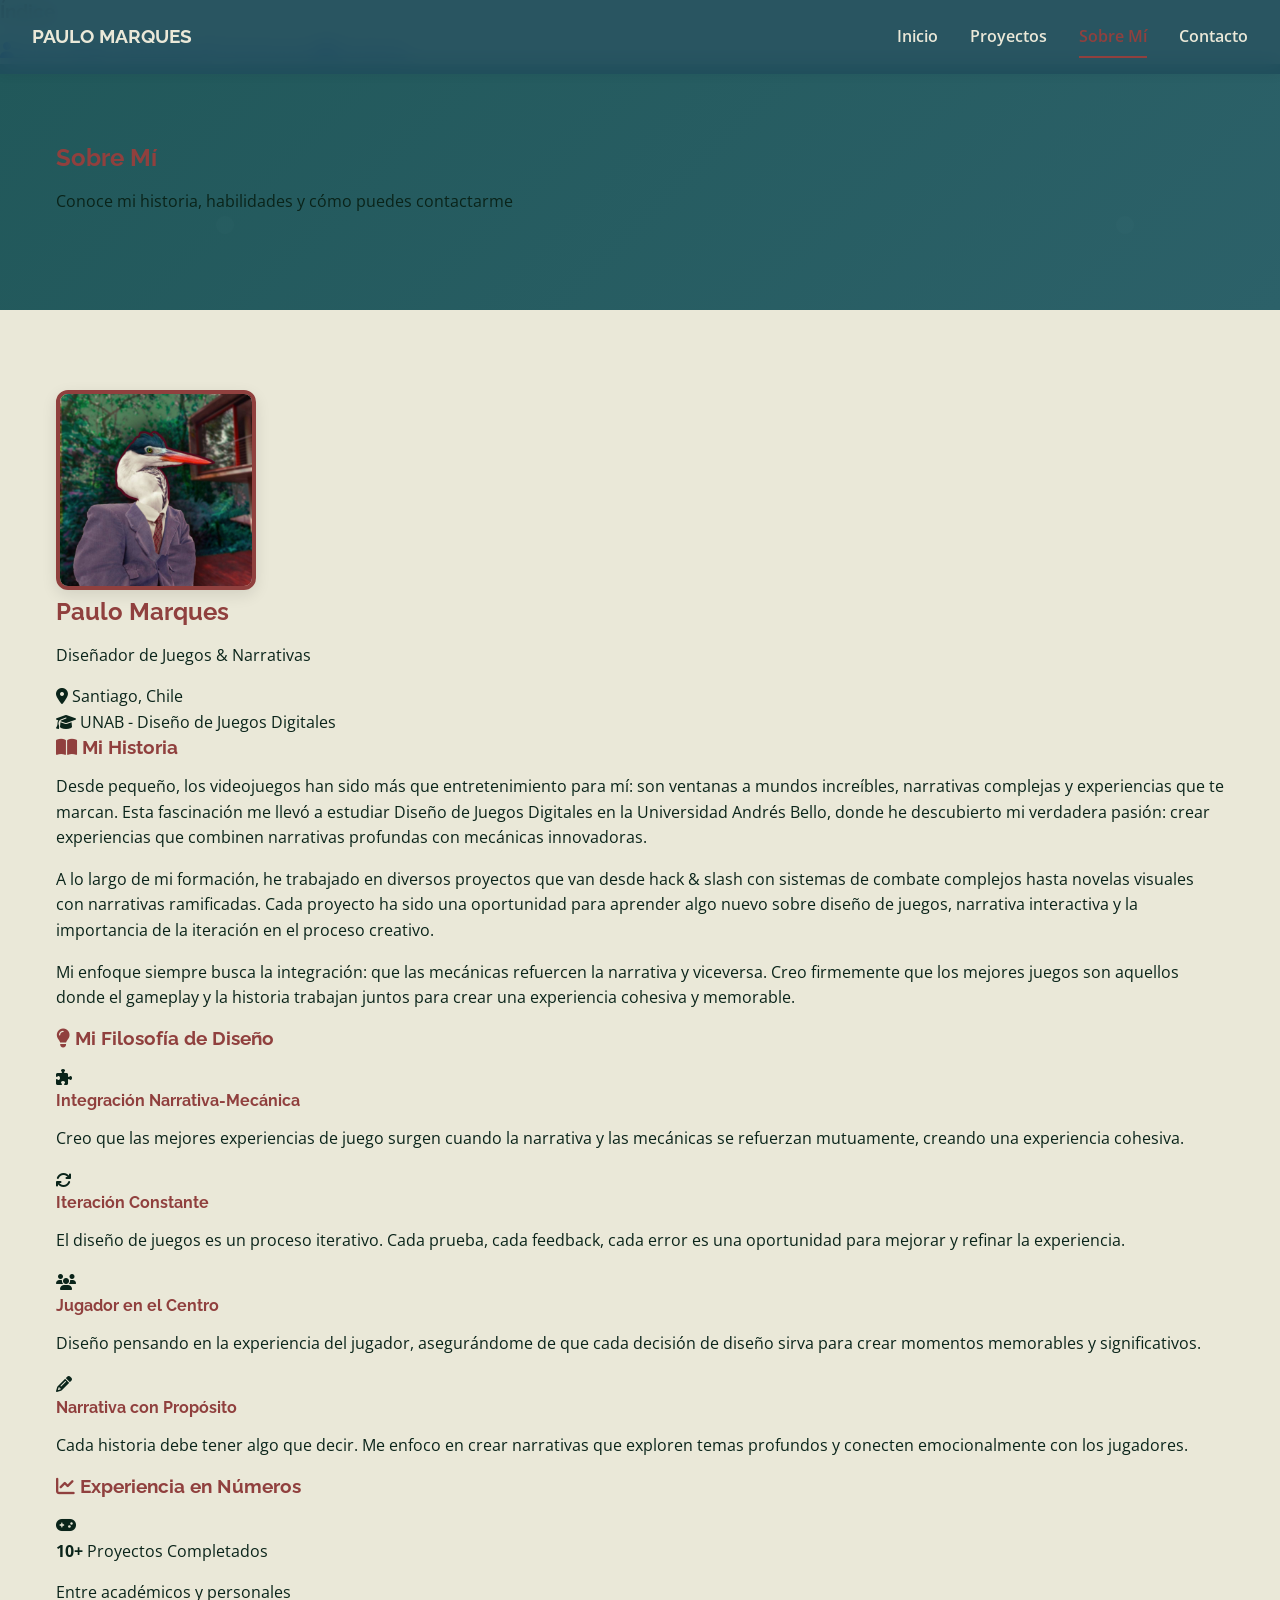
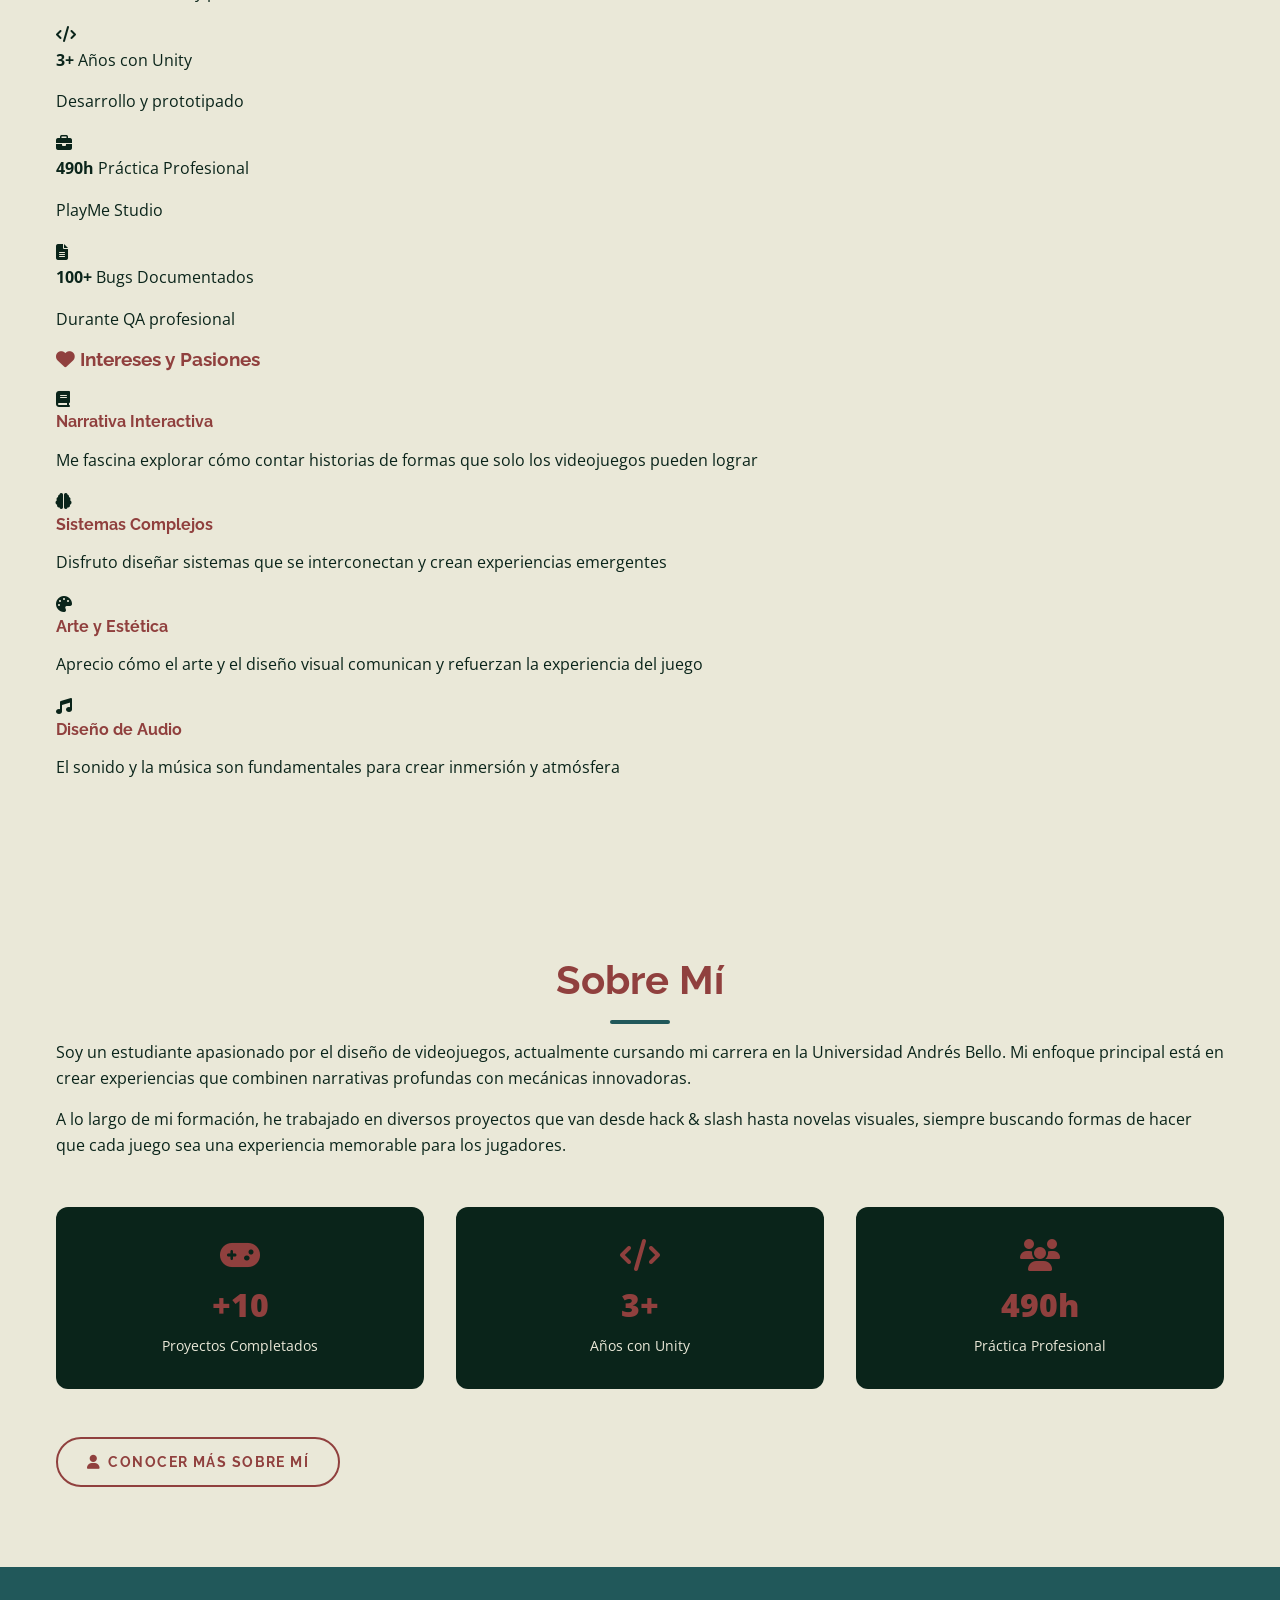
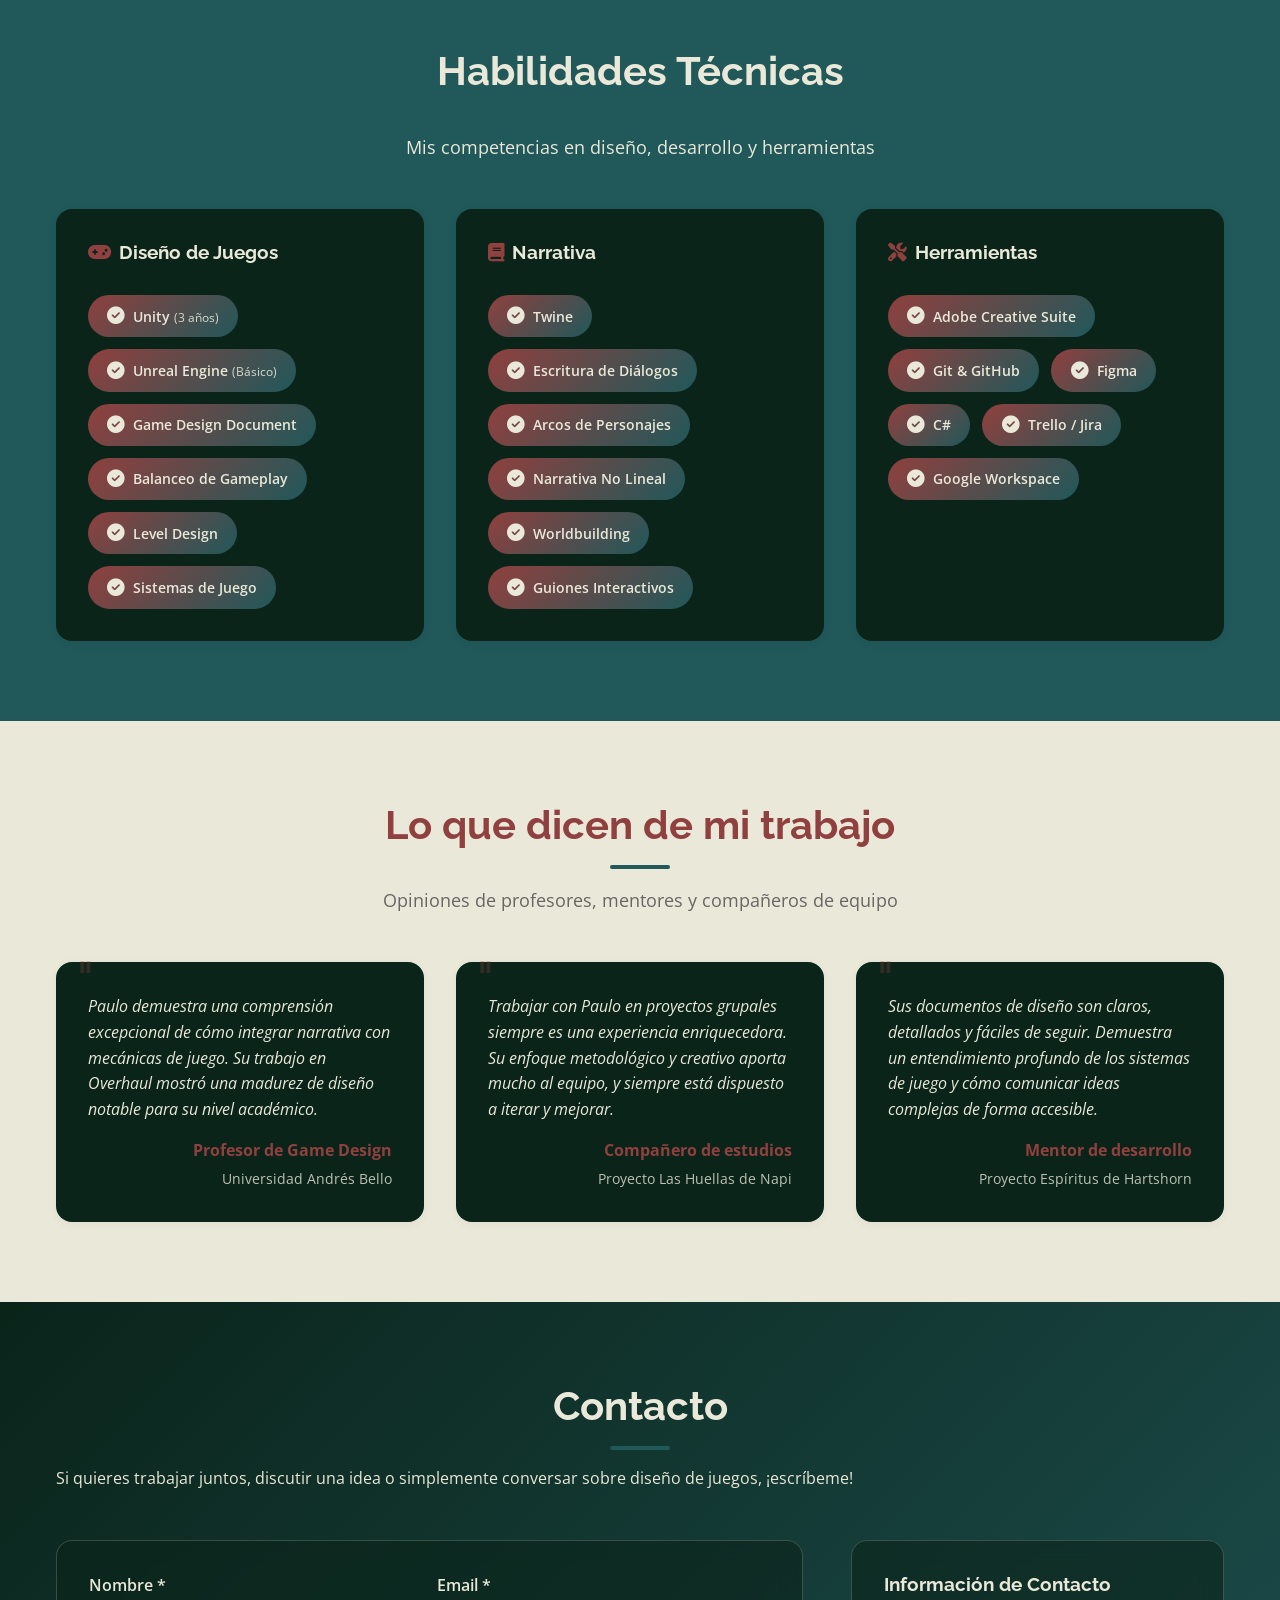
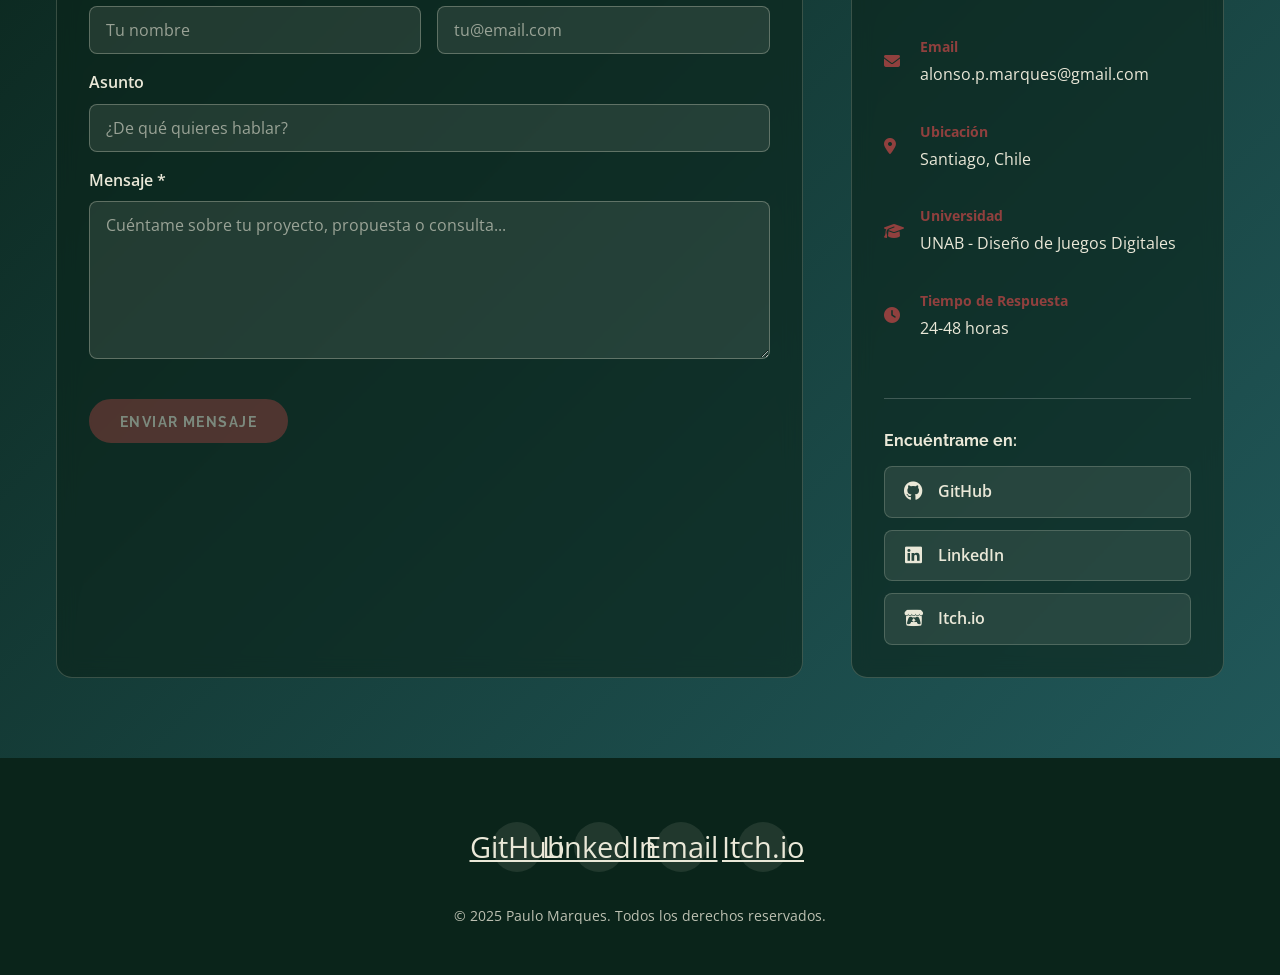
==== about.html @ ecefff60 "Aún más nuevos cambios" ====
<!DOCTYPE html>
<html lang="es">

<head>
  <meta charset="UTF-8">
  <meta name="viewport" content="width=device-width, initial-scale=1">
  <title>Sobre Mí | Paulo Marques - Diseñador de Juegos</title>
  <meta name="description"
    content="Conoce más sobre Paulo Marques: estudiante de Diseño de Juegos Digitales en UNAB, especializado en narrativa interactiva y diseño de mecánicas">
  <meta name="keywords"
    content="Paulo Marques, game designer Chile, UNAB, diseñador juegos, contacto, habilidades">
  <meta name="author" content="Paulo Marques">
  <meta name="robots" content="index, follow">
  
  <!-- Open Graph -->
  <meta property="og:type" content="website">
  <meta property="og:url" content="https://tu-usuario.github.io/tu-repositorio/about.html">
  <meta property="og:title" content="Sobre Mí | Paulo Marques">
  <meta property="og:description" content="Conoce más sobre Paulo Marques, diseñador de juegos especializado en narrativa interactiva">
  <meta property="og:image" content="https://tu-usuario.github.io/tu-repositorio/images/preview.jpg">

  <!-- Canonical URL -->
  <link rel="canonical" href="https://tu-usuario.github.io/tu-repositorio/about.html">
  
  <!-- Favicon -->
  <link rel="icon" type="image/x-icon" href="favicon.ico">
  
  <!-- Stylesheets -->
  <link rel="stylesheet" href="assets/css/main.css">
  <link rel="stylesheet" href="https://cdnjs.cloudflare.com/ajax/libs/font-awesome/6.4.0/css/all.min.css">
  <link
    href="https://fonts.googleapis.com/css2?family=Open+Sans:wght@400;600;700&family=Raleway:wght@700;800&display=swap"
    rel="stylesheet">
</head>

<body class="is-preload">
  <div id="page-wrapper">
    <!-- Header -->
    <header id="header" role="banner">
      <h1><a href="index.html">PAULO MARQUES</a></h1>
      <nav aria-label="Navegación principal">
        <a href="index.html">Inicio</a>
        <a href="proyectos.html">Proyectos</a>
        <a href="about.html" class="active">Sobre Mí</a>
        <a href="#contacto">Contacto</a>
      </nav>
      <button class="mobile-menu-toggle" aria-expanded="false" aria-label="Abrir menú de navegación">
        <i class="fas fa-bars" aria-hidden="true"></i>
      </button>
    </header>

    <!-- Menú móvil -->
    <nav class="mobile-menu" aria-label="Menú móvil">
      <a href="index.html">Inicio</a>
      <a href="proyectos.html">Proyectos</a>
      <a href="about.html" class="active">Sobre Mí</a>
      <a href="#contacto">Contacto</a>
    </nav>

    <!-- Índice lateral -->
    <aside class="sidebar-index" aria-label="Índice de sección">
      <div class="sidebar-content">
        <h3>Índice</h3>
        <nav class="sidebar-nav">
          <a href="#sobre-mi" class="sidebar-link">
            <i class="fas fa-user"></i>
            Sobre Mí
          </a>
          <a href="#habilidades" class="sidebar-link">
            <i class="fas fa-chart-bar"></i>
            Habilidades
          </a>
          <a href="#testimonios" class="sidebar-link">
            <i class="fas fa-quote-left"></i>
            Testimonios
          </a>
          <a href="#contacto" class="sidebar-link">
            <i class="fas fa-envelope"></i>
            Contacto
          </a>
        </nav>
      </div>
    </aside>

    <!-- Hero de página -->
    <section class="page-hero">
      <div class="inner">
        <h1 class="fade-in">Sobre Mí</h1>
        <p class="fade-in">Conoce mi historia, habilidades y cómo puedes contactarme</p>
      </div>
    </section>

    <!-- Sobre Mí -->
    <section id="sobre-mi" class="wrapper style1">
      <div class="inner">
        <div class="about-detailed">
          <div class="about-intro slide-up">
            <div class="profile-section">
              <img src="images/tu-foto.jpg" 
                   alt="Paulo Marques" 
                   class="about-profile-pic"
                   loading="eager"
                   onerror="this.src='https://via.placeholder.com/300x300/1F4D5B/DBE9D1?text=PM'">
              <div class="profile-quick-info">
                <h2>Paulo Marques</h2>
                <p class="role">Diseñador de Juegos & Narrativas</p>
                <div class="location">
                  <i class="fas fa-map-marker-alt"></i>
                  <span>Santiago, Chile</span>
                </div>
                <div class="education">
                  <i class="fas fa-graduation-cap"></i>
                  <span>UNAB - Diseño de Juegos Digitales</span>
                </div>
              </div>
            </div>
          </div>

          <div class="about-content slide-left">
            <h3><i class="fas fa-book-open"></i> Mi Historia</h3>
            <p>
              Desde pequeño, los videojuegos han sido más que entretenimiento para mí: son ventanas a mundos 
              increíbles, narrativas complejas y experiencias que te marcan. Esta fascinación me llevó a 
              estudiar Diseño de Juegos Digitales en la Universidad Andrés Bello, donde he descubierto mi 
              verdadera pasión: crear experiencias que combinen narrativas profundas con mecánicas innovadoras.
            </p>
            <p>
              A lo largo de mi formación, he trabajado en diversos proyectos que van desde hack & slash con 
              sistemas de combate complejos hasta novelas visuales con narrativas ramificadas. Cada proyecto 
              ha sido una oportunidad para aprender algo nuevo sobre diseño de juegos, narrativa interactiva 
              y la importancia de la iteración en el proceso creativo.
            </p>
            <p>
              Mi enfoque siempre busca la integración: que las mecánicas refuercen la narrativa y viceversa. 
              Creo firmemente que los mejores juegos son aquellos donde el gameplay y la historia trabajan 
              juntos para crear una experiencia cohesiva y memorable.
            </p>
          </div>

          <div class="about-philosophy slide-right">
            <h3><i class="fas fa-lightbulb"></i> Mi Filosofía de Diseño</h3>
            <div class="philosophy-grid">
              <div class="philosophy-item">
                <i class="fas fa-puzzle-piece"></i>
                <h4>Integración Narrativa-Mecánica</h4>
                <p>Creo que las mejores experiencias de juego surgen cuando la narrativa y las mecánicas se 
                   refuerzan mutuamente, creando una experiencia cohesiva.</p>
              </div>
              <div class="philosophy-item">
                <i class="fas fa-sync"></i>
                <h4>Iteración Constante</h4>
                <p>El diseño de juegos es un proceso iterativo. Cada prueba, cada feedback, cada error es 
                   una oportunidad para mejorar y refinar la experiencia.</p>
              </div>
              <div class="philosophy-item">
                <i class="fas fa-users"></i>
                <h4>Jugador en el Centro</h4>
                <p>Diseño pensando en la experiencia del jugador, asegurándome de que cada decisión de diseño 
                   sirva para crear momentos memorables y significativos.</p>
              </div>
              <div class="philosophy-item">
                <i class="fas fa-pencil-alt"></i>
                <h4>Narrativa con Propósito</h4>
                <p>Cada historia debe tener algo que decir. Me enfoco en crear narrativas que exploren temas 
                   profundos y conecten emocionalmente con los jugadores.</p>
              </div>
            </div>
          </div>

          <div class="about-stats slide-up">
            <h3><i class="fas fa-chart-line"></i> Experiencia en Números</h3>
            <div class="stats-detailed-grid">
              <div class="stat-detailed">
                <div class="stat-icon">
                  <i class="fas fa-gamepad"></i>
                </div>
                <div class="stat-info">
                  <strong>10+</strong>
                  <span>Proyectos Completados</span>
                  <p>Entre académicos y personales</p>
                </div>
              </div>
              <div class="stat-detailed">
                <div class="stat-icon">
                  <i class="fas fa-code"></i>
                </div>
                <div class="stat-info">
                  <strong>3+</strong>
                  <span>Años con Unity</span>
                  <p>Desarrollo y prototipado</p>
                </div>
              </div>
              <div class="stat-detailed">
                <div class="stat-icon">
                  <i class="fas fa-briefcase"></i>
                </div>
                <div class="stat-info">
                  <strong>490h</strong>
                  <span>Práctica Profesional</span>
                  <p>PlayMe Studio</p>
                </div>
              </div>
              <div class="stat-detailed">
                <div class="stat-icon">
                  <i class="fas fa-file-alt"></i>
                </div>
                <div class="stat-info">
                  <strong>100+</strong>
                  <span>Bugs Documentados</span>
                  <p>Durante QA profesional</p>
                </div>
              </div>
            </div>
          </div>

          <div class="about-interests slide-left">
            <h3><i class="fas fa-heart"></i> Intereses y Pasiones</h3>
            <div class="interests-grid">
              <div class="interest-item">
                <i class="fas fa-book"></i>
                <h4>Narrativa Interactiva</h4>
                <p>Me fascina explorar cómo contar historias de formas que solo los videojuegos pueden lograr</p>
              </div>
              <div class="interest-item">
                <i class="fas fa-brain"></i>
                <h4>Sistemas Complejos</h4>
                <p>Disfruto diseñar sistemas que se interconectan y crean experiencias emergentes</p>
              </div>
              <div class="interest-item">
                <i class="fas fa-palette"></i>
                <h4>Arte y Estética</h4>
                <p>Aprecio cómo el arte y el diseño visual comunican y refuerzan la experiencia del juego</p>
              </div>
              <div class="interest-item">
                <i class="fas fa-music"></i>
                <h4>Diseño de Audio</h4>
                <p>El sonido y la música son fundamentales para crear inmersión y atmósfera</p>
              </div>
            </div>
          </div>
        </div>
      </div>
    </section>
    
<!-- Sobre Mí (Resumen) -->
    <section id="sobre-mi" class="wrapper style1">
      <div class="inner">
        <h2 class="major slide-up">Sobre Mí</h2>
        <div class="about-preview">
          <div class="about-content slide-left">
            <p>
              Soy un estudiante apasionado por el diseño de videojuegos, actualmente cursando mi carrera en la Universidad Andrés Bello. 
              Mi enfoque principal está en crear experiencias que combinen narrativas profundas con mecánicas innovadoras.
            </p>
            <p>
              A lo largo de mi formación, he trabajado en diversos proyectos que van desde hack & slash hasta novelas visuales, 
              siempre buscando formas de hacer que cada juego sea una experiencia memorable para los jugadores.
            </p>
            <div class="stats-grid">
              <div class="stat-item">
                <i class="fas fa-gamepad"></i>
                <strong>+10</strong>
                <span>Proyectos Completados</span>
              </div>
              <div class="stat-item">
                <i class="fas fa-code"></i>
                <strong>3+</strong>
                <span>Años con Unity</span>
              </div>
              <div class="stat-item">
                <i class="fas fa-users"></i>
                <strong>490h</strong>
                <span>Práctica Profesional</span>
              </div>
            </div>
            <a href="about.html" class="button with-icon">
              <i class="fas fa-user"></i>
              Conocer más sobre mí
            </a>
          </div>
        </div>
      </div>
    </section>

    <!-- Habilidades -->
    <!-- Reemplazar la sección de Habilidades en about.html con esto -->
<section id="habilidades" class="wrapper style2">
  <div class="inner">
    <h2 class="major slide-up">Habilidades Técnicas</h2>
    <p class="section-subtitle slide-up">Mis competencias en diseño, desarrollo y herramientas</p>
    
    <div class="skills-grid">
      <!-- Diseño de Juegos -->
      <div class="skill-category-clean slide-left">
        <h3><i class="fas fa-gamepad" aria-hidden="true"></i> Diseño de Juegos</h3>
        <div class="skill-badges">
          <div class="skill-badge">
            <i class="fas fa-check-circle"></i>
            <span>Unity <span class="skill-level">(3 años)</span></span>
          </div>
          <div class="skill-badge">
            <i class="fas fa-check-circle"></i>
            <span>Unreal Engine <span class="skill-level">(Básico)</span></span>
          </div>
          <div class="skill-badge">
            <i class="fas fa-check-circle"></i>
            <span>Game Design Document</span>
          </div>
          <div class="skill-badge">
            <i class="fas fa-check-circle"></i>
            <span>Balanceo de Gameplay</span>
          </div>
          <div class="skill-badge">
            <i class="fas fa-check-circle"></i>
            <span>Level Design</span>
          </div>
          <div class="skill-badge">
            <i class="fas fa-check-circle"></i>
            <span>Sistemas de Juego</span>
          </div>
        </div>
      </div>
      
      <!-- Narrativa -->
      <div class="skill-category-clean slide-up">
        <h3><i class="fas fa-book" aria-hidden="true"></i> Narrativa</h3>
        <div class="skill-badges">
          <div class="skill-badge">
            <i class="fas fa-check-circle"></i>
            <span>Twine</span>
          </div>
          <div class="skill-badge">
            <i class="fas fa-check-circle"></i>
            <span>Escritura de Diálogos</span>
          </div>
          <div class="skill-badge">
            <i class="fas fa-check-circle"></i>
            <span>Arcos de Personajes</span>
          </div>
          <div class="skill-badge">
            <i class="fas fa-check-circle"></i>
            <span>Narrativa No Lineal</span>
          </div>
          <div class="skill-badge">
            <i class="fas fa-check-circle"></i>
            <span>Worldbuilding</span>
          </div>
          <div class="skill-badge">
            <i class="fas fa-check-circle"></i>
            <span>Guiones Interactivos</span>
          </div>
        </div>
      </div>
      
      <!-- Herramientas -->
      <div class="skill-category-clean slide-right">
        <h3><i class="fas fa-tools" aria-hidden="true"></i> Herramientas</h3>
        <div class="skill-badges">
          <div class="skill-badge">
            <i class="fas fa-check-circle"></i>
            <span>Adobe Creative Suite</span>
          </div>
          <div class="skill-badge">
            <i class="fas fa-check-circle"></i>
            <span>Git & GitHub</span>
          </div>
          <div class="skill-badge">
            <i class="fas fa-check-circle"></i>
            <span>Figma</span>
          </div>
          <div class="skill-badge">
            <i class="fas fa-check-circle"></i>
            <span>C#</span>
          </div>
          <div class="skill-badge">
            <i class="fas fa-check-circle"></i>
            <span>Trello / Jira</span>
          </div>
          <div class="skill-badge">
            <i class="fas fa-check-circle"></i>
            <span>Google Workspace</span>
          </div>
        </div>
      </div>
    </div>
  </div>
</section>

    <!-- Testimonios -->
    <section id="testimonios" class="wrapper style1">
      <div class="inner">
        <h2 class="major slide-up">Lo que dicen de mi trabajo</h2>
        <p class="section-subtitle slide-up">Opiniones de profesores, mentores y compañeros de equipo</p>
        
        <div class="testimonials-grid">
          <article class="testimonial slide-left">
            <div class="testimonial-content">
              <blockquote>
                Paulo demuestra una comprensión excepcional de cómo integrar narrativa con mecánicas de juego. 
                Su trabajo en Overhaul mostró una madurez de diseño notable para su nivel académico.
              </blockquote>
              <cite class="testimonial-author">
                <strong>Profesor de Game Design</strong>
                <span>Universidad Andrés Bello</span>
              </cite>
            </div>
          </article>
          
          <article class="testimonial slide-up">
            <div class="testimonial-content">
              <blockquote>
                Trabajar con Paulo en proyectos grupales siempre es una experiencia enriquecedora. Su enfoque 
                metodológico y creativo aporta mucho al equipo, y siempre está dispuesto a iterar y mejorar.
              </blockquote>
              <cite class="testimonial-author">
                <strong>Compañero de estudios</strong>
                <span>Proyecto Las Huellas de Napi</span>
              </cite>
            </div>
          </article>
          
          <article class="testimonial slide-right">
            <div class="testimonial-content">
              <blockquote>
                Sus documentos de diseño son claros, detallados y fáciles de seguir. Demuestra un entendimiento 
                profundo de los sistemas de juego y cómo comunicar ideas complejas de forma accesible.
              </blockquote>
              <cite class="testimonial-author">
                <strong>Mentor de desarrollo</strong>
                <span>Proyecto Espíritus de Hartshorn</span>
              </cite>
            </div>
          </article>
        </div>
      </div>
    </section>

    <!-- Contacto -->
    <section id="contacto" class="wrapper style4">
      <div class="inner">
        <h2 class="major slide-up">Contacto</h2>
        <p class="slide-up">Si quieres trabajar juntos, discutir una idea o simplemente conversar sobre diseño de juegos, ¡escríbeme!</p>
        
        <div class="contact-container">
          <form id="contact-form" class="slide-left" novalidate>
            <div class="fields">
              <div class="field half">
                <label for="name">Nombre *</label>
                <input type="text" name="name" id="name" required aria-required="true" autocomplete="name" placeholder="Tu nombre">
              </div>
              <div class="field half">
                <label for="email">Email *</label>
                <input type="email" name="email" id="email" required aria-required="true" autocomplete="email" placeholder="tu@email.com">
              </div>
              <div class="field">
                <label for="subject">Asunto</label>
                <input type="text" name="subject" id="subject" autocomplete="off" placeholder="¿De qué quieres hablar?">
              </div>
              <div class="field">
                <label for="message">Mensaje *</label>
                <textarea name="message" id="message" rows="6" required aria-required="true" placeholder="Cuéntame sobre tu proyecto, propuesta o consulta..."></textarea>
              </div>
            </div>
            <div class="actions">
              <button type="submit" class="primary button" disabled>
                <span class="button-text">Enviar Mensaje</span>
                <span class="button-loader" aria-hidden="true"></span>
              </button>
            </div>
          </form>
          
          <div class="contact-info slide-right">
            <h3>Información de Contacto</h3>
            <div class="contact-item">
              <i class="fas fa-envelope" aria-hidden="true"></i>
              <div class="contact-detail">
                <strong>Email</strong>
                <a href="mailto:alonso.p.marques@gmail.com">alonso.p.marques@gmail.com</a>
              </div>
            </div>
            <div class="contact-item">
              <i class="fas fa-map-marker-alt" aria-hidden="true"></i>
              <div class="contact-detail">
                <strong>Ubicación</strong>
                <span>Santiago, Chile</span>
              </div>
            </div>
            <div class="contact-item">
              <i class="fas fa-graduation-cap" aria-hidden="true"></i>
              <div class="contact-detail">
                <strong>Universidad</strong>
                <span>UNAB - Diseño de Juegos Digitales</span>
              </div>
            </div>
            <div class="contact-item">
              <i class="fas fa-clock" aria-hidden="true"></i>
              <div class="contact-detail">
                <strong>Tiempo de Respuesta</strong>
                <span>24-48 horas</span>
              </div>
            </div>
            
            <div class="social-links">
              <h4>Encuéntrame en:</h4>
              <div class="social-buttons">
                <a href="https://github.com/ElPaulmar" target="_blank" rel="noopener noreferrer" class="social-btn">
                  <i class="fab fa-github"></i>
                  GitHub
                </a>
                <a href="https://www.linkedin.com/in/paulo-marques-594a63347/" target="_blank" rel="noopener noreferrer" class="social-btn">
                  <i class="fab fa-linkedin"></i>
                  LinkedIn
                </a>
                <a href="https://paulmar.itch.io/" target="_blank" rel="noopener noreferrer" class="social-btn">
                  <i class="fab fa-itch-io"></i>
                  Itch.io
                </a>
              </div>
            </div>
          </div>
        </div>
      </div>
    </section>

    <!-- Footer -->
    <footer id="footer" role="contentinfo">
      <ul class="icons">
        <li>
          <a href="https://github.com/ElPaulmar"
             class="icon brands fa-github" 
             target="_blank" 
             rel="noopener noreferrer"
             aria-label="Visitar mi perfil de GitHub">
            <span class="label">GitHub</span>
          </a>
        </li>
        <li>
          <a href="https://www.linkedin.com/in/paulo-marques-594a63347/" 
             class="icon brands fa-linkedin" 
             target="_blank" 
             rel="noopener noreferrer"
             aria-label="Conectar en LinkedIn">
            <span class="label">LinkedIn</span>
          </a>
        </li>
        <li>
          <a href="mailto:alonso.p.marques@gmail.com" 
             class="icon fa-envelope"
             aria-label="Enviar email">
            <span class="label">Email</span>
          </a>
        </li>
        <li>
          <a href="https://paulmar.itch.io/" 
             class="icon brands fa-itch-io" 
             target="_blank" 
             rel="noopener noreferrer"
             aria-label="Ver mis juegos en Itch.io">
            <span class="label">Itch.io</span>
          </a>
        </li>
      </ul>
      <p>&copy; 2025 Paulo Marques. Todos los derechos reservados.</p>
    </footer>
  </div>

  <!-- Notificación de mensaje enviado -->
  <div id="message-notification" 
       class="notification" 
       role="alert" 
       aria-live="polite" 
       aria-atomic="true">
    <i class="fas fa-check-circle" aria-hidden="true"></i>
    <span>¡Mensaje enviado correctamente!</span>
  </div>

  <script src="assets/js/main.js" defer></script>
</body>

</html>
---- assets/css/main.css ----
/* ==============================
   VARIABLES Y FUENTES
============================== */
:root {
  /* Paleta de colores */
  --primary-color: #21585A;
  --secondary-color: #56475D;
  --accent-color: #90403E;
  --dark-bg: #0A241A;
  --light-bg: #EAE8D8;
  
  /* Textos */
  --text-color: #EAE8D8;
  --text-dark: #0A241A;
  --text-light: #EAE8D8;
  --heading-color: #90403E;
  
  /* Estados */
  --error-color: #90403E;
  --success-color: #21585A;
  --warning-color: #56475D;
  
  /* Sombras */
  --shadow-light: 0 2px 10px rgba(0, 0, 0, 0.05);
  --shadow-medium: 0 5px 15px rgba(0, 0, 0, 0.1);
  --shadow-heavy: 0 10px 30px rgba(0, 0, 0, 0.15);
  
  /* Transiciones */
  --transition: 0.3s cubic-bezier(0.25, 0.8, 0.25, 1);
  --transition-slow: 0.6s ease;
  
  /* Espaciado */
  --spacing-xs: 0.5rem;
  --spacing-sm: 1rem;
  --spacing-md: 2rem;
  --spacing-lg: 3rem;
  --spacing-xl: 5rem;
  
  /* Otros */
  --max-width: 1200px;
  --border-radius: 1rem;
  --z-header: 999;
  --z-mobile-menu: 998;
  --z-notification: 1000;
  --z-modal: 1001;
}

@media (prefers-reduced-motion: reduce) {
  :root {
    --transition: none;
    --transition-slow: none;
  }
  
  * {
    animation-duration: 0.01ms !important;
    animation-iteration-count: 1 !important;
    transition-duration: 0.01ms !important;
  }
}

/* ==============================
   BASE
============================== */
* {
  box-sizing: border-box;
}

body {
  font-family: 'Open Sans', sans-serif;
  color: var(--text-dark);
  line-height: 1.6;
  background: var(--light-bg);
  margin: 0;
  scroll-behavior: smooth;
  overflow-x: hidden;
  -webkit-font-smoothing: antialiased;
  -moz-osx-font-smoothing: grayscale;
}

body.is-preload * {
  animation-duration: 0s !important;
  transition-duration: 0s !important;
}

body.mobile-device {
  touch-action: manipulation;
}

html {
  scroll-padding-top: 80px;
}

/* ==============================
   TIPOGRAFÍA
============================== */
h1, h2, h3, h4, h5, h6 {
  font-family: 'Raleway', sans-serif;
  color: var(--heading-color);
  margin: 0 0 1rem 0;
  font-weight: 700;
  line-height: 1.2;
}

h2.major {
  font-size: clamp(2rem, 4vw, 2.5rem);
  text-align: center;
  margin-bottom: 0.5rem;
  position: relative;
  color: var(--accent-color);
}

h2.major::after {
  content: '';
  display: block;
  width: 60px;
  height: 4px;
  background: var(--primary-color);
  margin: 1rem auto;
  border-radius: 2px;
}

.section-subtitle {
  text-align: center;
  color: #666;
  font-size: 1.1rem;
  margin-bottom: var(--spacing-lg);
}

/* ==============================
   LAYOUT
============================== */
#page-wrapper {
  width: 100%;
  margin: auto;
  background: var(--text-color);
  box-shadow: var(--shadow-light);
}

section {
  padding: var(--spacing-xl) var(--spacing-md);
}

.wrapper {
  position: relative;
}

.wrapper.style1 {
  background: var(--light-bg);
  color: var(--text-dark);
}

.wrapper.style2 {
  background: var(--primary-color);
  color: var(--text-light);
}

.wrapper.style2 h2, 
.wrapper.style2 p, 
.wrapper.style2 .section-subtitle {
  color: var(--text-light);
}

.wrapper.style3 {
  background: var(--secondary-color);
  color: var(--text-light);
}

.wrapper.style3 h2,
.wrapper.style3 p,
.wrapper.style3 .section-subtitle {
  color: var(--text-light);
}

.wrapper.style4 {
  background: linear-gradient(135deg, var(--dark-bg), var(--primary-color));
  color: var(--text-light);
}

.wrapper.style4 h2, 
.wrapper.style4 p {
  color: var(--text-light);
}

.inner {
  max-width: var(--max-width);
  margin: auto;
  padding: 0 var(--spacing-sm);
}

/* ==============================
   HEADER
============================== */
#header {
  position: fixed;
  width: 100%;
  top: 0;
  left: 0;
  background: rgba(31, 77, 91, 0.95);
  backdrop-filter: blur(10px);
  -webkit-backdrop-filter: blur(10px);
  z-index: var(--z-header);
  display: flex;
  justify-content: space-between;
  align-items: center;
  padding: 1rem 2rem;
  box-shadow: var(--shadow-light);
  transition: all var(--transition);
  min-height: 70px;
}

#header.scrolled {
  background: rgba(31, 77, 91, 0.98);
  box-shadow: var(--shadow-medium);
}

#header h1 {
  margin: 0;
  font-size: clamp(1rem, 2.5vw, 1.2rem);
}

#header h1 a {
  text-decoration: none;
  color: var(--text-color);
  transition: color var(--transition);
}

#header h1 a:hover,
#header h1 a:focus {
  color: var(--accent-color);
}

#header nav {
  display: flex;
  gap: var(--spacing-md);
}

#header nav a {
  text-decoration: none;
  color: var(--text-color);
  font-weight: 600;
  position: relative;
  transition: color var(--transition);
  padding: 0.5rem 0;
}

#header nav a::after {
  content: '';
  position: absolute;
  bottom: 0;
  left: 0;
  width: 0;
  height: 2px;
  background: var(--accent-color);
  transition: width var(--transition);
}

#header nav a:hover::after,
#header nav a:focus::after,
#header nav a.active::after {
  width: 100%;
}

#header nav a:hover,
#header nav a:focus,
#header nav a.active {
  color: var(--accent-color);
  outline: none;
}

/* Mobile Menu */
.mobile-menu-toggle {
  display: none;
  background: none;
  border: none;
  font-size: 1.5rem;
  color: var(--text-color);
  cursor: pointer;
  padding: 0.5rem;
  border-radius: 4px;
  transition: color var(--transition);
}

.mobile-menu-toggle:hover,
.mobile-menu-toggle:focus {
  color: var(--accent-color);
  outline: 2px solid var(--accent-color);
  outline-offset: 2px;
}

.mobile-menu {
  display: none;
  position: fixed;
  top: 70px;
  left: 0;
  width: 100%;
  background: rgba(31, 77, 91, 0.98);
  backdrop-filter: blur(10px);
  z-index: var(--z-mobile-menu);
  padding: 1rem 2rem;
  box-shadow: var(--shadow-medium);
  flex-direction: column;
  gap: 1rem;
}

.mobile-menu a {
  text-decoration: none;
  color: var(--text-color);
  font-weight: 600;
  padding: 0.5rem 0;
  border-bottom: 1px solid rgba(219, 233, 209, 0.2);
  transition: color var(--transition);
}

.mobile-menu a:hover,
.mobile-menu a:focus,
.mobile-menu a.active {
  color: var(--accent-color);
}

/* ==============================
   HERO/BANNER
============================== */
#banner {
  display: flex;
  align-items: center;
  justify-content: center;
  min-height: 100vh;
  background: linear-gradient(135deg, var(--primary-color), var(--secondary-color));
  color: var(--text-light);
  position: relative;
  overflow: hidden;
}

#banner::before,
.page-hero::before {
  content: '';
  position: absolute;
  inset: 0;
  background: url('data:image/svg+xml,<svg xmlns="http://www.w3.org/2000/svg" viewBox="0 0 100 100"><defs><pattern id="grain" width="100" height="100" patternUnits="userSpaceOnUse"><circle cx="25" cy="25" r="1" fill="white" opacity="0.05"/><circle cx="75" cy="75" r="1" fill="white" opacity="0.05"/></pattern></defs><rect width="100" height="100" fill="url(%23grain)"/></svg>');
  opacity: 0.2;
}

.banner-background {
  position: absolute;
  inset: 0;
  z-index: 1;
  overflow: hidden;
}

.hero-bg-image {
  width: 100%;
  height: 100%;
  object-fit: cover;
  animation: subtle-zoom 20s ease-in-out infinite alternate;
}

@keyframes subtle-zoom {
  from { transform: scale(1); }
  to { transform: scale(1.05); }
}

.banner-background::after {
  content: '';
  position: absolute;
  inset: 0;
  background: linear-gradient(135deg, rgba(33, 88, 90, 0.7), rgba(86, 71, 93, 0.6));
  z-index: 2;
}

#banner .inner {
  position: relative;
  z-index: 3;
  width: 100%;
}

.hero-glass-card {
  background: rgba(234, 232, 216, 0.1);
  backdrop-filter: blur(20px);
  border-radius: 30px;
  padding: var(--spacing-lg);
  border: 1px solid rgba(234, 232, 216, 0.2);
  box-shadow: 
    0 8px 32px 0 rgba(10, 36, 26, 0.3),
    inset 0 1px 0 0 rgba(255, 255, 255, 0.1);
  display: flex;
  flex-wrap: wrap;
  gap: var(--spacing-lg);
  align-items: center;
  justify-content: center;
  max-width: 1000px;
  margin: 0 auto;
  transition: all var(--transition-slow);
}

.hero-glass-card:hover {
  transform: translateY(-5px);
  box-shadow: 
    0 12px 40px 0 rgba(10, 36, 26, 0.4),
    inset 0 1px 0 0 rgba(255, 255, 255, 0.15);
}

.hero-content {
  display: flex;
  flex-wrap: wrap;
  gap: var(--spacing-lg);
  align-items: center;
  justify-content: center;
  position: relative;
  z-index: 2;
  max-width: var(--max-width);
  padding: 0 var(--spacing-md);
}

.profile-container {
  position: relative;
}

.profile-pic,
.about-profile-pic {
  width: 320px;
  height: 320px;
  border-radius: 50%;
  border: 5px solid var(--accent-color);
  object-fit: cover;
  transition: transform var(--transition-slow);
  box-shadow: 0 10px 30px rgba(144, 64, 62, 0.3);
}

.profile-pic:hover {
  transform: scale(1.05);
}

.hero-text {
  text-align: center;
  max-width: 500px;
}

.hero-text h2 {
  font-size: clamp(2rem, 5vw, 3rem);
  margin-bottom: 0.5rem;
  color: var(--text-light);
  text-shadow: 2px 2px 4px rgba(0, 0, 0, 0.3);
}

.subtitle {
  color: var(--accent-color);
  font-weight: 600;
  margin-bottom: 1rem;
  font-size: clamp(1rem, 2.5vw, 1.2rem);
  text-transform: uppercase;
  letter-spacing: 2px;
}

.hero-text p.description {
  margin-bottom: 2rem;
  font-size: clamp(1rem, 2vw, 1.1rem);
  opacity: 0.95;
  line-height: 1.6;
}

.hero-actions {
  display: flex;
  gap: 1rem;
  justify-content: center;
  flex-wrap: wrap;
}

.scroll-indicator {
  position: absolute;
  bottom: 2rem;
  left: 50%;
  transform: translateX(-50%);
  color: var(--text-light);
  font-size: 1.5rem;
  animation: bounce 2s infinite;
  cursor: pointer;
  background: none;
  border: none;
  padding: 0.5rem;
  border-radius: 50%;
  transition: background var(--transition);
}

.scroll-indicator:hover,
.scroll-indicator:focus {
  background: rgba(255, 255, 255, 0.1);
  outline: none;
}

@keyframes bounce {
  0%, 20%, 50%, 80%, 100% { transform: translateX(-50%) translateY(0); }
  40% { transform: translateX(-50%) translateY(-10px); }
  60% { transform: translateX(-50%) translateY(-5px); }
}

/* ==============================
   BOTONES
============================== */
.button {
  position: relative;
  overflow: hidden;
  display: inline-flex;
  align-items: center;
  justify-content: center;
  background-color: transparent;
  border: 2px solid var(--accent-color);
  border-radius: 50px;
  color: var(--accent-color);
  cursor: pointer;
  font-family: 'Raleway', sans-serif;
  font-size: 0.9em;
  font-weight: 700;
  letter-spacing: 0.1em;
  padding: 0.8em 2em;
  text-align: center;
  text-decoration: none;
  text-transform: uppercase;
  transition: all var(--transition);
  gap: 0.5em;
  min-height: 44px;
  touch-action: manipulation;
}

.button:hover,
.button:focus {
  background-color: var(--accent-color);
  color: var(--text-light);
  transform: translate3d(0, -3px, 0);
  box-shadow: 0 10px 25px rgba(97, 154, 144, 0.3);
  outline: none;
}

.button:active {
  transform: translate3d(0, 1px, 0);
}

.button:disabled {
  opacity: 0.5;
  cursor: not-allowed;
  transform: none;
  box-shadow: none;
}

.button.primary {
  background-color: var(--accent-color);
  border-color: var(--accent-color);
  color: var(--text-light);
}

.button.primary:hover,
.button.primary:focus {
  background-color: var(--primary-color);
  border-color: var(--primary-color);
  box-shadow: 0 10px 25px rgba(31, 77, 91, 0.3);
}

.button.with-icon i {
  transition: transform var(--transition);
}

.button.with-icon:hover i {
  transform: translateX(2px);
}

.button.small {
  padding: 0.5em 1.5em;
  font-size: 0.8em;
  min-height: 36px;
}

.button.large {
  padding: 1em 2.5em;
  font-size: 1.1em;
}

.button .button-text {
  transition: opacity var(--transition);
}

.button .button-loader {
  display: none;
  width: 16px;
  height: 16px;
  border: 2px solid transparent;
  border-top: 2px solid currentColor;
  border-radius: 50%;
  animation: button-spin 1s linear infinite;
}

.button.loading .button-text {
  opacity: 0;
}

.button.loading .button-loader {
  display: inline-block;
}

@keyframes button-spin {
  to { transform: rotate(360deg); }
}

.button .ripple {
  position: absolute;
  border-radius: 50%;
  background: rgba(255, 255, 255, 0.4);
  transform: scale(0);
  animation: ripple-animation 0.6s linear;
  pointer-events: none;
}

@keyframes ripple-animation {
  to {
    transform: scale(4);
    opacity: 0;
  }
}

/* ==============================
   PROYECTOS (Compartido)
============================== */
.project-card,
.project-card-detailed,
.improved-project {
  background: var(--dark-bg);
  color: var(--text-light);
  border-radius: var(--border-radius);
  margin-bottom: var(--spacing-lg);
  overflow: hidden;
  box-shadow: var(--shadow-light);
  transition: transform var(--transition), box-shadow var(--transition);
}

.project-card:hover,
.project-card-detailed:hover,
.improved-project:hover {
  transform: translateY(-5px);
  box-shadow: var(--shadow-heavy);
}

.project-header {
  display: flex;
  flex-wrap: wrap;
  align-items: stretch;
}

.project-media {
  flex: 0 0 300px;
  position: relative;
  overflow: hidden;
}

.project-media img,
.project-image-container img {
  width: 100%;
  height: 100%;
  object-fit: cover;
  transition: transform var(--transition-slow);
}

.project-card:hover .project-media img,
.improved-project:hover .project-image-container img {
  transform: scale(1.05);
}

.project-basic-info {
  flex: 1;
  padding: var(--spacing-md);
  display: flex;
  flex-direction: column;
  justify-content: space-between;
  min-width: 0;
}

.project-meta {
  display: flex;
  flex-wrap: wrap;
  gap: 1rem;
  font-size: 0.85rem;
  color: var(--accent-color);
  margin-bottom: var(--spacing-xs);
}

.project-meta span {
  display: flex;
  align-items: center;
  gap: 0.3rem;
}

.project-basic-info h3,
.improved-project h3 {
  font-size: clamp(1.5rem, 3vw, 1.8rem);
  margin-bottom: var(--spacing-xs);
  color: var(--text-light);
}

.project-summary,
.improved-project p {
  color: var(--text-light);
  font-style: italic;
  margin-bottom: var(--spacing-sm);
  opacity: 0.9;
  line-height: 1.5;
}

.project-roles {
  display: flex;
  flex-wrap: wrap;
  gap: var(--spacing-xs);
  margin-bottom: var(--spacing-sm);
}

.role-tag {
  background: linear-gradient(135deg, var(--accent-color), var(--secondary-color));
  color: var(--text-light);
  padding: 0.4rem 1rem;
  border-radius: 25px;
  font-size: 0.75rem;
  font-weight: 600;
  text-transform: uppercase;
  letter-spacing: 0.5px;
  white-space: nowrap;
}

.project-content {
  padding: 0 var(--spacing-md) var(--spacing-md);
}

.project-description h4,
.project-tools h4,
.project-highlights h4 {
  color: var(--text-light);
  margin-bottom: var(--spacing-sm);
  display: flex;
  align-items: center;
  gap: var(--spacing-xs);
}

.project-description ul {
  list-style: none;
  padding: 0;
  margin: 0;
}

.project-description li {
  padding: 0.5rem 0;
  border-bottom: 1px solid rgba(234, 232, 216, 0.2);
  position: relative;
  padding-left: 1.5rem;
  color: var(--text-light);
  line-height: 1.5;
}

.project-description li:last-child {
  border-bottom: none;
}

.project-description li::before {
  content: '▶';
  position: absolute;
  left: 0;
  color: var(--accent-color);
  font-size: 0.8rem;
}

.project-tools {
  margin-top: var(--spacing-md);
}

.tool-tags,
.project-tags {
  display: flex;
  flex-wrap: wrap;
  gap: var(--spacing-xs);
}

.tool-tag {
  background: var(--secondary-color);
  color: var(--text-light);
  padding: 0.3rem 0.8rem;
  border-radius: 20px;
  font-size: 0.8rem;
  border: 1px solid var(--accent-color);
  transition: all var(--transition);
  white-space: nowrap;
}

.tool-tag:hover {
  background: var(--accent-color);
  transform: translateY(-2px);
}

.tag {
  background: var(--accent-color);
  color: var(--text-light);
  padding: 0.2rem 0.6rem;
  border-radius: 15px;
  font-size: 0.7rem;
  font-weight: 600;
  white-space: nowrap;
}

.project-actions {
  margin-top: var(--spacing-md);
  display: flex;
  flex-wrap: wrap;
  gap: var(--spacing-sm);
}

.project-status {
  display: flex;
  align-items: center;
  gap: 0.3rem;
  padding: 0.3rem 0.8rem;
  border-radius: 15px;
  font-size: 0.75rem;
  font-weight: 600;
  background: var(--accent-color);
  color: var(--text-light);
}

.project-status.completed {
  background: var(--primary-color);
}

/* Expandible content */
.development-process {
  display: none;
  margin-top: var(--spacing-md);
  padding-top: var(--spacing-md);
  border-top: 2px solid rgba(234, 232, 216, 0.2);
}

.development-process.show {
  display: block;
  animation: fadeInDown 0.5s ease-out;
}

@keyframes fadeInDown {
  from {
    opacity: 0;
    transform: translateY(-20px);
  }
  to {
    opacity: 1;
    transform: translateY(0);
  }
}

.process-step {
  margin-bottom: var(--spacing-md);
  padding: var(--spacing-sm);
  background: var(--secondary-color);
  border-radius: 0.5rem;
  border-left: 4px solid var(--accent-color);
}

.process-step h4,
.process-step p,
.process-step li {
  color: var(--text-light);
}

.process-step h4 {
  display: flex;
  align-items: center;
  gap: var(--spacing-xs);
  margin-bottom: var(--spacing-xs);
}

.process-step i {
  color: var(--accent-color);
}

.process-step ul {
  margin-left: 1.5rem;
}

.process-step li {
  margin-bottom: 0.3rem;
  line-height: 1.5;
}

/* Gallery */
.project-gallery {
  display: grid;
  grid-template-columns: repeat(auto-fit, minmax(300px, 1fr));
  gap: var(--spacing-md);
  margin-top: var(--spacing-md);
}

.gif-container {
  text-align: center;
}

.project-gif {
  width: 100%;
  max-width: 400px;
  border-radius: 0.75rem;
  box-shadow: var(--shadow-medium);
  transition: transform var(--transition);
}

.project-gif:hover {
  transform: scale(1.02);
}

.gif-container p {
  margin-top: var(--spacing-xs);
  font-weight: 600;
  color: var(--text-light);
}

/* Highlights */
.highlight-grid {
  display: grid;
  grid-template-columns: repeat(auto-fit, minmax(150px, 1fr));
  gap: var(--spacing-md);
}

.highlight-item {
  text-align: center;
  padding: var(--spacing-md);
  border-radius: 0.75rem;
  border: 2px solid var(--accent-color);
  background: var(--secondary-color);
  transition: all var(--transition);
}

.highlight-item:hover {
  transform: scale(1.05);
  box-shadow: var(--shadow-medium);
}

.highlight-item strong {
  display: block;
  font-size: 2rem;
  font-weight: 800;
  line-height: 1;
  margin-bottom: 0.5rem;
  color: var(--accent-color);
}

.highlight-item span {
  display: block;
  font-weight: 600;
  font-size: 0.9rem;
  color: var(--text-light);
}

/* Improved Projects Grid */
.improved-project-grid {
  display: grid;
  grid-template-columns: repeat(auto-fit, minmax(300px, 1fr));
  gap: var(--spacing-md);
  margin-top: var(--spacing-lg);
}

.project-image-container {
  position: relative;
  height: 200px;
  overflow: hidden;
}

.project-overlay {
  position: absolute;
  inset: 0;
  background: rgba(10, 36, 26, 0.9);
  display: flex;
  align-items: center;
  justify-content: center;
  opacity: 0;
  transition: opacity var(--transition);
  pointer-events: none;
}

.project-image-container:hover .project-overlay {
  opacity: 1;
}

.project-overlay .overlay-text {
  background: var(--accent-color);
  padding: 0.5rem 1rem;
  border-radius: 25px;
  font-weight: 600;
  font-size: 0.9rem;
  color: var(--text-light);
}

.project-info {
  padding: var(--spacing-md);
}

/* ==============================
   HABILIDADES
============================== */
.skills-grid {
  display: grid;
  grid-template-columns: repeat(auto-fit, minmax(300px, 1fr));
  gap: var(--spacing-md);
  margin-top: var(--spacing-lg);
}

.skill-category {
  background: var(--dark-bg);
  color: var(--text-light);
  padding: var(--spacing-md);
  border-radius: var(--border-radius);
  box-shadow: var(--shadow-light);
  transition: transform var(--transition), box-shadow var(--transition);
}

.skill-category:hover {
  transform: translateY(-5px);
  box-shadow: var(--shadow-medium);
}

.skill-category h3 {
  display: flex;
  align-items: center;
  gap: var(--spacing-xs);
  margin-bottom: var(--spacing-md);
  color: var(--text-light);
}

.skill-category h3 i {
  color: var(--accent-color);
}

.skill-progress-container {
  display: flex;
  flex-direction: column;
  gap: 1.5rem;
}

.skill-item {
  display: flex;
  flex-direction: column;
  gap: 0.5rem;
}

.skill-name {
  font-weight: 600;
  color: var(--text-light);
  display: flex;
  justify-content: space-between;
  align-items: center;
}

.skill-years {
  font-size: 0.8rem;
  color: var(--accent-color);
  font-weight: normal;
}

.skill-bar {
  height: 8px;
  background: rgba(234, 232, 216, 0.2);
  border-radius: 4px;
  overflow: hidden;
  position: relative;
}

.skill-fill {
  height: 100%;
  background: linear-gradient(90deg, var(--accent-color), var(--primary-color));
  border-radius: 4px;
  width: 0;
  transition: width 1.5s cubic-bezier(0.25, 0.8, 0.25, 1);
  position: relative;
}

.skill-fill::after {
  content: '';
  position: absolute;
  inset: 0;
  background: linear-gradient(90deg, transparent, rgba(255,255,255,0.3), transparent);
  animation: shimmer 2s infinite;
}

@keyframes shimmer {
  from { transform: translateX(-100%); }
  to { transform: translateX(100%); }
}

.skills-preview {
  display: grid;
  grid-template-columns: repeat(auto-fit, minmax(250px, 1fr));
  gap: var(--spacing-md);
  margin-top: var(--spacing-lg);
}

.skill-highlight {
  background: var(--dark-bg);
  padding: var(--spacing-md);
  border-radius: var(--border-radius);
  box-shadow: var(--shadow-light);
  text-align: center;
  transition: all var(--transition);
}

.skill-highlight:hover {
  transform: translateY(-5px);
  box-shadow: var(--shadow-medium);
}

.skill-highlight i {
  font-size: 3rem;
  margin-bottom: var(--spacing-sm);
  color: var(--accent-color);
}

.skill-highlight h3 {
  margin-bottom: var(--spacing-xs);
  font-size: 1.3rem;
  color: var(--text-light);
}

.skill-highlight p {
  font-size: 0.9rem;
  line-height: 1.6;
  margin: 0;
  color: var(--text-light);
}

/* ==============================
   TESTIMONIOS
============================== */
.testimonials-grid {
  display: grid;
  grid-template-columns: repeat(auto-fit, minmax(300px, 1fr));
  gap: var(--spacing-md);
  margin-top: var(--spacing-lg);
}

.testimonial {
  background: var(--dark-bg);
  color: var(--text-light);
  padding: var(--spacing-md);
  border-radius: var(--border-radius);
  box-shadow: var(--shadow-light);
  transition: transform var(--transition), box-shadow var(--transition);
  position: relative;
}

.testimonial:hover {
  transform: translateY(-5px);
  box-shadow: var(--shadow-medium);
}

.testimonial::before {
  content: '"';
  position: absolute;
  top: -10px;
  left: 20px;
  font-size: 4rem;
  color: var(--accent-color);
  opacity: 0.3;
  font-family: 'Raleway', sans-serif;
  line-height: 1;
}

.testimonial-content blockquote {
  margin: 0 0 var(--spacing-sm) 0;
  font-style: italic;
  line-height: 1.6;
  color: var(--text-light);
  position: relative;
  z-index: 2;
}

.testimonial-author {
  display: block;
  text-align: right;
  font-style: normal;
}

.testimonial-author strong {
  display: block;
  color: var(--accent-color);
  font-weight: 700;
}

.testimonial-author span {
  display: block;
  font-size: 0.9rem;
  opacity: 0.8;
  margin-top: 0.2rem;
}

/* ==============================
   ESTADÍSTICAS
============================== */
.stats-grid {
  display: grid;
  grid-template-columns: repeat(auto-fit, minmax(150px, 1fr));
  gap: var(--spacing-md);
  margin: var(--spacing-lg) 0;
}

.stat-item {
  text-align: center;
  padding: var(--spacing-md);
  border-radius: 0.75rem;
  background: var(--dark-bg);
  transition: all var(--transition);
}

.stat-item:hover {
  transform: translateY(-5px);
  box-shadow: var(--shadow-medium);
}

.stat-item i {
  font-size: 2rem;
  margin-bottom: var(--spacing-xs);
  color: var(--accent-color);
}

.stat-item strong {
  display: block;
  font-size: 2rem;
  font-weight: 800;
  margin-bottom: 0.25rem;
  color: var(--accent-color);
}

.stat-item span {
  display: block;
  font-size: 0.9rem;
  color: var(--text-light);
}

/* ==============================
   FORMULARIO DE CONTACTO
============================== */
.contact-container {
  display: grid;
  grid-template-columns: 2fr 1fr;
  gap: var(--spacing-lg);
  margin-top: var(--spacing-lg);
}

form,
.contact-info {
  background: rgba(10, 36, 26, 0.6);
  backdrop-filter: blur(10px);
  padding: var(--spacing-md);
  border-radius: var(--border-radius);
  border: 1px solid rgba(234, 232, 216, 0.2);
}

.fields {
  display: flex;
  flex-wrap: wrap;
  gap: var(--spacing-sm);
  margin-bottom: var(--spacing-md);
}

.field {
  flex: 1 1 100%;
}

.field.half {
  flex: 1 1 calc(50% - 0.5rem);
}

.field label {
  display: block;
  margin-bottom: 0.5rem;
  font-weight: 600;
  color: var(--text-light);
}

input, textarea {
  width: 100%;
  padding: 0.75rem 1rem;
  border-radius: 0.5rem;
  border: 1px solid rgba(234, 232, 216, 0.3);
  font-family: inherit;
  font-size: 1rem;
  background: rgba(234, 232, 216, 0.1);
  color: var(--text-light);
  transition: all var(--transition);
}

input::placeholder, 
textarea::placeholder {
  color: rgba(234, 232, 216, 0.6);
}

input:focus, 
textarea:focus {
  outline: none;
  border-color: var(--accent-color);
  background: rgba(234, 232, 216, 0.15);
  box-shadow: 0 0 0 3px rgba(97, 154, 144, 0.3);
}

input:invalid:not(:focus):not(:placeholder-shown),
textarea:invalid:not(:focus):not(:placeholder-shown) {
  border-color: var(--error-color);
  box-shadow: 0 0 0 3px rgba(231, 76, 60, 0.2);
}

input:valid:not(:focus):not(:placeholder-shown),
textarea:valid:not(:focus):not(:placeholder-shown) {
  border-color: var(--success-color);
}

.field-error {
  color: var(--error-color);
  font-size: 0.8rem;
  margin-top: 0.25rem;
  display: flex;
  align-items: center;
  gap: 0.25rem;
}

.field-error::before {
  content: '⚠';
  font-size: 0.9rem;
}

.contact-info h3 {
  color: var(--text-light);
  margin-bottom: var(--spacing-md);
}

.contact-item {
  display: flex;
  align-items: center;
  gap: var(--spacing-sm);
  margin-bottom: var(--spacing-sm);
  color: var(--text-light);
  padding: 0.5rem 0;
}

.contact-item i {
  color: var(--accent-color);
  width: 20px;
  flex-shrink: 0;
}

.contact-detail {
  display: flex;
  flex-direction: column;
}

.contact-detail strong {
  font-size: 0.9rem;
  margin-bottom: 0.25rem;
  color: var(--accent-color);
}

.contact-detail a {
  color: var(--text-light);
  text-decoration: none;
  transition: color var(--transition);
}

.contact-detail a:hover {
  color: var(--accent-color);
}

.social-links {
  margin-top: var(--spacing-lg);
  padding-top: var(--spacing-md);
  border-top: 1px solid rgba(255, 255, 255, 0.2);
}

.social-links h4 {
  color: var(--text-light);
  margin-bottom: var(--spacing-sm);
  font-size: 1rem;
}

.social-buttons {
  display: flex;
  flex-direction: column;
  gap: 0.75rem;
}

.social-btn {
  display: flex;
  align-items: center;
  gap: 0.75rem;
  padding: 0.75rem 1rem;
  background: rgba(234, 232, 216, 0.1);
  border: 1px solid rgba(234, 232, 216, 0.2);
  border-radius: 0.5rem;
  text-decoration: none;
  color: var(--text-light);
  transition: all var(--transition);
  font-weight: 600;
}

.social-btn:hover,
.social-btn:focus {
  background: var(--accent-color);
  border-color: var(--accent-color);
  transform: translateX(5px);
  outline: none;
}

.social-btn i {
  font-size: 1.2rem;
  width: 25px;
  text-align: center;
}

.actions {
  display: flex;
  gap: var(--spacing-sm);
  justify-content: flex-start;
}

/* ==============================
   FOOTER
============================== */
#footer {
  text-align: center;
  padding: var(--spacing-lg) var(--spacing-sm);
  background: var(--dark-bg);
  color: var(--text-light);
}

#footer .icons {
  display: flex;
  justify-content: center;
  gap: var(--spacing-md);
  margin-bottom: var(--spacing-md);
  list-style: none;
  padding: 0;
  margin-left: 0;
}

#footer .icons li {
  margin: 0;
}

#footer .icons a {
  color: var(--text-light);
  font-size: 1.8rem;
  transition: all var(--transition);
  padding: 0.5rem;
  border-radius: 50%;
  background: rgba(234, 232, 216, 0.1);
  display: flex;
  align-items: center;
  justify-content: center;
  width: 50px;
  height: 50px;
}

#footer .icons a:hover,
#footer .icons a:focus {
  color: var(--accent-color);
  background: rgba(234, 232, 216, 0.2);
  transform: translateY(-3px);
  outline: none;
}

#footer p {
  margin: 0;
  font-size: 0.9rem;
  opacity: 0.8;
}

/* ==============================
   NOTIFICACIONES
============================== */
.notification {
  position: fixed;
  top: 100px;
  right: 2rem;
  padding: 1rem 1.5rem;
  border-radius: 0.5rem;
  box-shadow: var(--shadow-medium);
  display: flex;
  align-items: center;
  gap: 0.5rem;
  transform: translateX(400px);
  transition: transform var(--transition);
  z-index: var(--z-notification);
  max-width: 350px;
  color: var(--text-light);
}

.notification.show {
  transform: translateX(0);
}

.notification i {
  font-size: 1.2rem;
  flex-shrink: 0;
}

/* ==============================
   ANIMACIONES DE SCROLL
============================== */
.fade-in, .slide-up, .slide-left, .slide-right {
  opacity: 0;
  transition: all 0.6s cubic-bezier(0.25, 0.8, 0.25, 1);
}

.slide-up {
  transform: translateY(30px);
}

.slide-left {
  transform: translateX(-30px);
}

.slide-right {
  transform: translateX(30px);
}

.fade-in.in-view,
.slide-up.in-view,
.slide-left.in-view,
.slide-right.in-view {
  opacity: 1;
  transform: translate(0, 0);
}

/* ==============================
   COMPONENTES ADICIONALES
============================== */
.center-actions {
  text-align: center;
  margin-top: var(--spacing-lg);
}

.cta-content {
  text-align: center;
  max-width: 800px;
  margin: 0 auto;
}

.cta-content h2 {
  font-size: clamp(2rem, 4vw, 2.5rem);
  margin-bottom: var(--spacing-sm);
}

.cta-content p {
  font-size: clamp(1rem, 2vw, 1.2rem);
  margin-bottom: var(--spacing-lg);
  opacity: 0.95;
}

.cta-actions {
  display: flex;
  flex-wrap: wrap;
  gap: var(--spacing-sm);
  justify-content: center;
}

.personal-projects-note {
  background: var(--dark-bg);
  padding: var(--spacing-md);
  border-radius: var(--border-radius);
  border-left: 4px solid var(--accent-color);
  display: flex;
  align-items: center;
  gap: var(--spacing-sm);
}

.personal-projects-note i {
  color: var(--accent-color);
  font-size: 1.5rem;
}

.personal-projects-note p {
  color: var(--text-light);
  margin: 0;
}

/* ==============================
   UTILIDADES
============================== */
.sr-only {
  position: absolute;
  width: 1px;
  height: 1px;
  padding: 0;
  margin: -1px;
  overflow: hidden;
  clip: rect(0, 0, 0, 0);
  white-space: nowrap;
  border: 0;
}

.text-center {
  text-align: center;
}

.hidden {
  display: none;
}

.visible {
  display: block;
}

/* ==============================
   FOCUS VISIBLE
============================== */
*:focus-visible {
  outline: 2px solid var(--accent-color);
  outline-offset: 2px;
}

/* ==============================
   RESPONSIVE
============================== */
@media (max-width: 900px) {
  :root {
    --spacing-xl: 3rem;
    --spacing-lg: 2rem;
    --spacing-md: 1.5rem;
  }

  #header {
    padding: 1rem;
  }

  #header nav {
    display: none;
  }

  .mobile-menu-toggle {
    display: block;
  }

  .hero-content,
  .hero-glass-card {
    flex-direction: column;
    text-align: center;
    gap: var(--spacing-md);
  }

  .hero-glass-card:hover {
    transform: none;
  }

  .hero-text h2 {
    font-size: clamp(1.8rem, 6vw, 2.2rem);
  }

  .hero-actions {
    flex-direction: column;
    align-items: center;
    width: 100%;
  }

  .hero-actions .button {
    width: 100%;
    max-width: 280px;
  }

  .project-header {
    flex-direction: column;
  }

  .project-media {
    flex: none;
    height: 200px;
  }

  .project-actions,
  .cta-actions {
    flex-direction: column;
  }

  .project-actions .button,
  .cta-actions .button {
    width: 100%;
  }

  .contact-container {
    grid-template-columns: 1fr;
    gap: var(--spacing-md);
  }

  .skills-grid,
  .improved-project-grid,
  .testimonials-grid,
  .skills-preview {
    grid-template-columns: 1fr;
  }

  .stats-grid {
    grid-template-columns: 1fr;
  }

  .notification {
    right: 1rem;
    left: 1rem;
    transform: translateY(-100px);
  }

  .notification.show {
    transform: translateY(0);
  }

  .project-gallery {
    grid-template-columns: 1fr;
  }
}

@media (max-width: 600px) {
  section {
    padding: var(--spacing-md) var(--spacing-sm);
  }

  .inner {
    padding: 0;
  }

  .hero-text h2 {
    font-size: clamp(1.5rem, 8vw, 1.8rem);
  }

  h2.major {
    font-size: clamp(1.8rem, 6vw, 2rem);
  }

  .button {
    padding: 0.7em 1.5em;
    font-size: 0.8em;
    width: 100%;
    justify-content: center;
  }

  .fields {
    flex-direction: column;
  }

  .field.half {
    flex: 1 1 100%;
  }

  .profile-pic,
  .about-profile-pic {
    width: 180px;
    height: 180px;
  }

  #header {
    padding: 0.8rem 1rem;
  }

  #header h1 {
    font-size: 1rem;
  }

  .scroll-indicator {
    bottom: 1rem;
  }
}

@media (max-width: 480px) {
  :root {
    --spacing-md: 1rem;
    --spacing-sm: 0.5rem;
  }

  .hero-actions .button {
    font-size: 0.75em;
    padding: 0.6em 1.2em;
  }

  .notification {
    padding: 0.8rem 1rem;
    font-size: 0.9rem;
  }
}

@media (hover: none) {
  .improved-project:hover,
  .project-card:hover,
  .project-card-detailed:hover,
  .skill-category:hover,
  .testimonial:hover,
  .stat-item:hover,
  .skill-highlight:hover {
    transform: none;
  }
}

/* ==============================
   PRINT
============================== */
@media print {
  * {
    background: transparent !important;
    color: black !important;
    box-shadow: none !important;
    text-shadow: none !important;
  }
  
  #header,
  .mobile-menu,
  .scroll-indicator,
  .notification,
  .hero-actions,
  .project-actions {
    display: none !important;
  }
  
  section {
    break-inside: avoid;
    page-break-inside: avoid;
  }
  
  h2, h3 {
    break-after: avoid;
    page-break-after: avoid;
  }
}

/* ==============================
   FIXES PARA TARJETAS DE PROYECTOS
   Agregar al final de main.css
============================== */

/* FIX 1: Imágenes cortadas - Ajustar altura de la imagen */
.project-media {
  flex: 0 0 300px;
  position: relative;
  overflow: hidden;
  min-height: 250px; /* Altura mínima para mostrar más imagen */
}

.project-media img {
  width: 100%;
  height: 100%;
  object-fit: contain; /* Cambiado de 'cover' a 'contain' para mostrar imagen completa */
  object-position: center;
  background: var(--dark-bg); /* Fondo para espacios vacíos */
  transition: transform var(--transition-slow);
}

/* Alternativa si prefieres mantener 'cover' pero con mejor posición */
.project-media img.cover-mode {
  object-fit: cover;
  object-position: center top; /* Prioriza la parte superior */
}

/* FIX 2: Botón centrado en la parte inferior */
.project-actions {
  margin-top: var(--spacing-md);
  display: flex;
  justify-content: center; /* Centrado horizontal */
  align-items: center;
  width: 100%;
}

.project-actions .button {
  /* Asegurar que el botón se vea bien centrado */
  margin: 0 auto;
}

/* FIX 3: Más espacio arriba de "Contribuciones Clave" */
.project-content {
  padding: 0 var(--spacing-md) var(--spacing-md);
}

.project-description {
  margin-top: var(--spacing-lg); /* Más espacio arriba (antes era spacing-md o menos) */
}

.project-description h4 {
  color: var(--text-light);
  margin-top: var(--spacing-md); /* Espacio adicional arriba del título */
  margin-bottom: var(--spacing-sm);
  display: flex;
  align-items: center;
  gap: var(--spacing-xs);
}

/* Asegurar espaciado consistente en todas las secciones */
.project-tools {
  margin-top: var(--spacing-lg); /* Espacio consistente */
}

/* ==============================
   RESPONSIVE - Ajustes para móvil
============================== */
@media (max-width: 900px) {
  .project-media {
    flex: none;
    height: 250px; /* Altura fija en móvil */
    min-height: 250px;
  }
  
  .project-actions {
    flex-direction: column;
  }
  
  .project-actions .button {
    width: 100%;
    max-width: 100%;
  }
}

@media (max-width: 600px) {
  .project-media {
    height: 200px;
    min-height: 200px;
  }
}

/* ==============================
   FIXES GENERALES - Agregar al final de main.css
============================== */

/* ====== HEADER CENTRADO ====== */
.header-centered {
  justify-content: center !important;
  flex-direction: column;
  padding: 1.5rem 2rem !important;
  gap: 1rem;
}

.header-centered h1 {
  margin: 0;
  text-align: center;
}

.nav-centered {
  display: flex;
  justify-content: center;
  gap: var(--spacing-md);
  width: 100%;
}

@media (max-width: 900px) {
  .header-centered {
    flex-direction: row;
    justify-content: space-between;
  }
  
  .nav-centered {
    display: none;
  }
}

/* ====== BANNER SIN TARJETA ====== */
#banner {
  background: linear-gradient(135deg, #21585A, #2c6169); /* Colores más similares */
}

.page-hero {
  background: linear-gradient(135deg, #21585A, #2c6169); /* Colores más similares */
}

/* Eliminar glassmorphism card */
.hero-glass-card {
  background: none !important;
  backdrop-filter: none !important;
  border: none !important;
  box-shadow: none !important;
  padding: 0 !important;
}

.hero-content-clean {
  text-align: center;
  max-width: 800px;
  margin: 0 auto;
  padding: 2rem;
}

.hero-content-clean .profile-container {
  margin: 0 auto 2rem;
  display: flex;
  justify-content: center;
}

.hero-content-clean .profile-pic {
  width: 250px;
  height: 250px;
  border: 6px solid var(--accent-color);
  box-shadow: 0 15px 40px rgba(144, 64, 62, 0.4);
}

.hero-content-clean h2 {
  font-size: clamp(2.5rem, 6vw, 4rem);
  margin-bottom: 1rem;
  color: var(--text-light);
  text-shadow: 3px 3px 6px rgba(0, 0, 0, 0.5);
}

.hero-content-clean .subtitle {
  color: var(--accent-color);
  font-weight: 700;
  margin-bottom: 1.5rem;
  font-size: clamp(1.2rem, 3vw, 1.5rem);
  text-transform: uppercase;
  letter-spacing: 3px;
  text-shadow: 2px 2px 4px rgba(0, 0, 0, 0.3);
}

.hero-content-clean .description {
  margin-bottom: 2.5rem;
  font-size: clamp(1.1rem, 2.5vw, 1.3rem);
  opacity: 0.95;
  line-height: 1.8;
  max-width: 700px;
  margin-left: auto;
  margin-right: auto;
  text-shadow: 1px 1px 3px rgba(0, 0, 0, 0.3);
}

.hero-content-clean .hero-actions {
  display: flex;
  gap: 1.5rem;
  justify-content: center;
  flex-wrap: wrap;
}

/* ====== SCROLL INDICATOR ARREGLADO ====== */
.scroll-indicator {
  position: absolute;
  bottom: 2rem;
  left: 50%;
  transform: translateX(-50%);
  color: var(--text-light);
  font-size: 2rem;
  animation: bounce 2s infinite;
  cursor: pointer;
  background: rgba(144, 64, 62, 0.3);
  border: none;
  padding: 1rem;
  border-radius: 50%;
  transition: all var(--transition);
  width: 60px;
  height: 60px;
  display: flex;
  align-items: center;
  justify-content: center;
  text-decoration: none;
}

.scroll-indicator:hover,
.scroll-indicator:focus {
  background: var(--accent-color);
  transform: translateX(-50%) scale(1.1);
  outline: none;
}

/* ====== FIXES TARJETAS PROYECTOS ====== */

/* Imágenes no cortadas */
.project-media {
  flex: 0 0 300px;
  position: relative;
  overflow: hidden;
  min-height: 250px;
}

.project-media img {
  width: 100%;
  height: 100%;
  object-fit: contain;
  object-position: center;
  background: var(--dark-bg);
  transition: transform var(--transition-slow);
}

/* Botón centrado */
.project-actions {
  margin-top: var(--spacing-md);
  display: flex;
  justify-content: center;
  align-items: center;
  width: 100%;
}

.project-actions .button {
  margin: 0 auto;
}

/* Más espacio arriba de "Contribuciones Clave" */
.project-content {
  padding: 0 var(--spacing-md) var(--spacing-md);
}

.project-description {
  margin-top: var(--spacing-lg);
}

.project-description h4 {
  color: var(--text-light);
  margin-top: var(--spacing-md);
  margin-bottom: var(--spacing-sm);
  display: flex;
  align-items: center;
  gap: var(--spacing-xs);
}

.project-tools {
  margin-top: var(--spacing-lg);
}

/* ====== BOTÓN "PROCESO DE DESARROLLO" VISIBLE ====== */
.toggle-process {
  background: var(--accent-color) !important;
  border-color: var(--accent-color) !important;
  color: var(--text-light) !important;
}

.toggle-process:hover,
.toggle-process:focus {
  background: var(--primary-color) !important;
  border-color: var(--primary-color) !important;
  transform: translateY(-2px);
}

.toggle-process.active {
  background: var(--primary-color) !important;
}

/* ====== ABOUT PAGE - IMAGEN CUADRADA ====== */
.about-profile-pic {
  width: 200px;
  height: 200px;
  border-radius: 0.75rem !important; /* Cuadrada con bordes redondeados */
  object-fit: cover;
  border: 4px solid var(--accent-color);
  box-shadow: var(--shadow-medium);
}

.profile-pic {
  border-radius: 50%; /* La del hero sigue circular */
}

/* ====== HABILIDADES SIN BARRAS - OPCIÓN 1: BADGES ====== */
.skill-category-clean {
  background: var(--dark-bg);
  color: var(--text-light);
  padding: var(--spacing-md);
  border-radius: var(--border-radius);
  box-shadow: var(--shadow-light);
  transition: transform var(--transition), box-shadow var(--transition);
}

.skill-category-clean:hover {
  transform: translateY(-5px);
  box-shadow: var(--shadow-medium);
}

.skill-category-clean h3 {
  display: flex;
  align-items: center;
  gap: var(--spacing-xs);
  margin-bottom: var(--spacing-md);
  color: var(--text-light);
}

.skill-category-clean h3 i {
  color: var(--accent-color);
}

.skill-badges {
  display: flex;
  flex-wrap: wrap;
  gap: 0.75rem;
}

.skill-badge {
  background: linear-gradient(135deg, var(--accent-color), var(--primary-color));
  color: var(--text-light);
  padding: 0.6rem 1.2rem;
  border-radius: 25px;
  font-size: 0.9rem;
  font-weight: 600;
  display: flex;
  align-items: center;
  gap: 0.5rem;
  transition: all var(--transition);
  white-space: nowrap;
}

.skill-badge:hover {
  transform: translateY(-3px) scale(1.05);
  box-shadow: 0 5px 15px rgba(144, 64, 62, 0.3);
}

.skill-badge i {
  font-size: 1.1rem;
}

.skill-level {
  font-size: 0.75rem;
  opacity: 0.9;
  font-weight: 400;
}

/* ====== RESPONSIVE ====== */
@media (max-width: 900px) {
  .hero-content-clean .profile-pic {
    width: 200px;
    height: 200px;
  }
  
  .project-media {
    flex: none;
    height: 250px;
    min-height: 250px;
  }
  
  .project-actions {
    flex-direction: column;
  }
  
  .project-actions .button {
    width: 100%;
    max-width: 100%;
  }
  
  .hero-content-clean .hero-actions {
    flex-direction: column;
    width: 100%;
  }
  
  .hero-content-clean .hero-actions .button {
    width: 100%;
    max-width: 350px;
  }
}

@media (max-width: 600px) {
  .hero-content-clean .profile-pic {
    width: 180px;
    height: 180px;
  }
  
  .project-media {
    height: 200px;
    min-height: 200px;
  }
  
  .scroll-indicator {
    width: 50px;
    height: 50px;
    font-size: 1.5rem;
  }
  
  .about-profile-pic {
    width: 150px;
    height: 150px;
  }
}
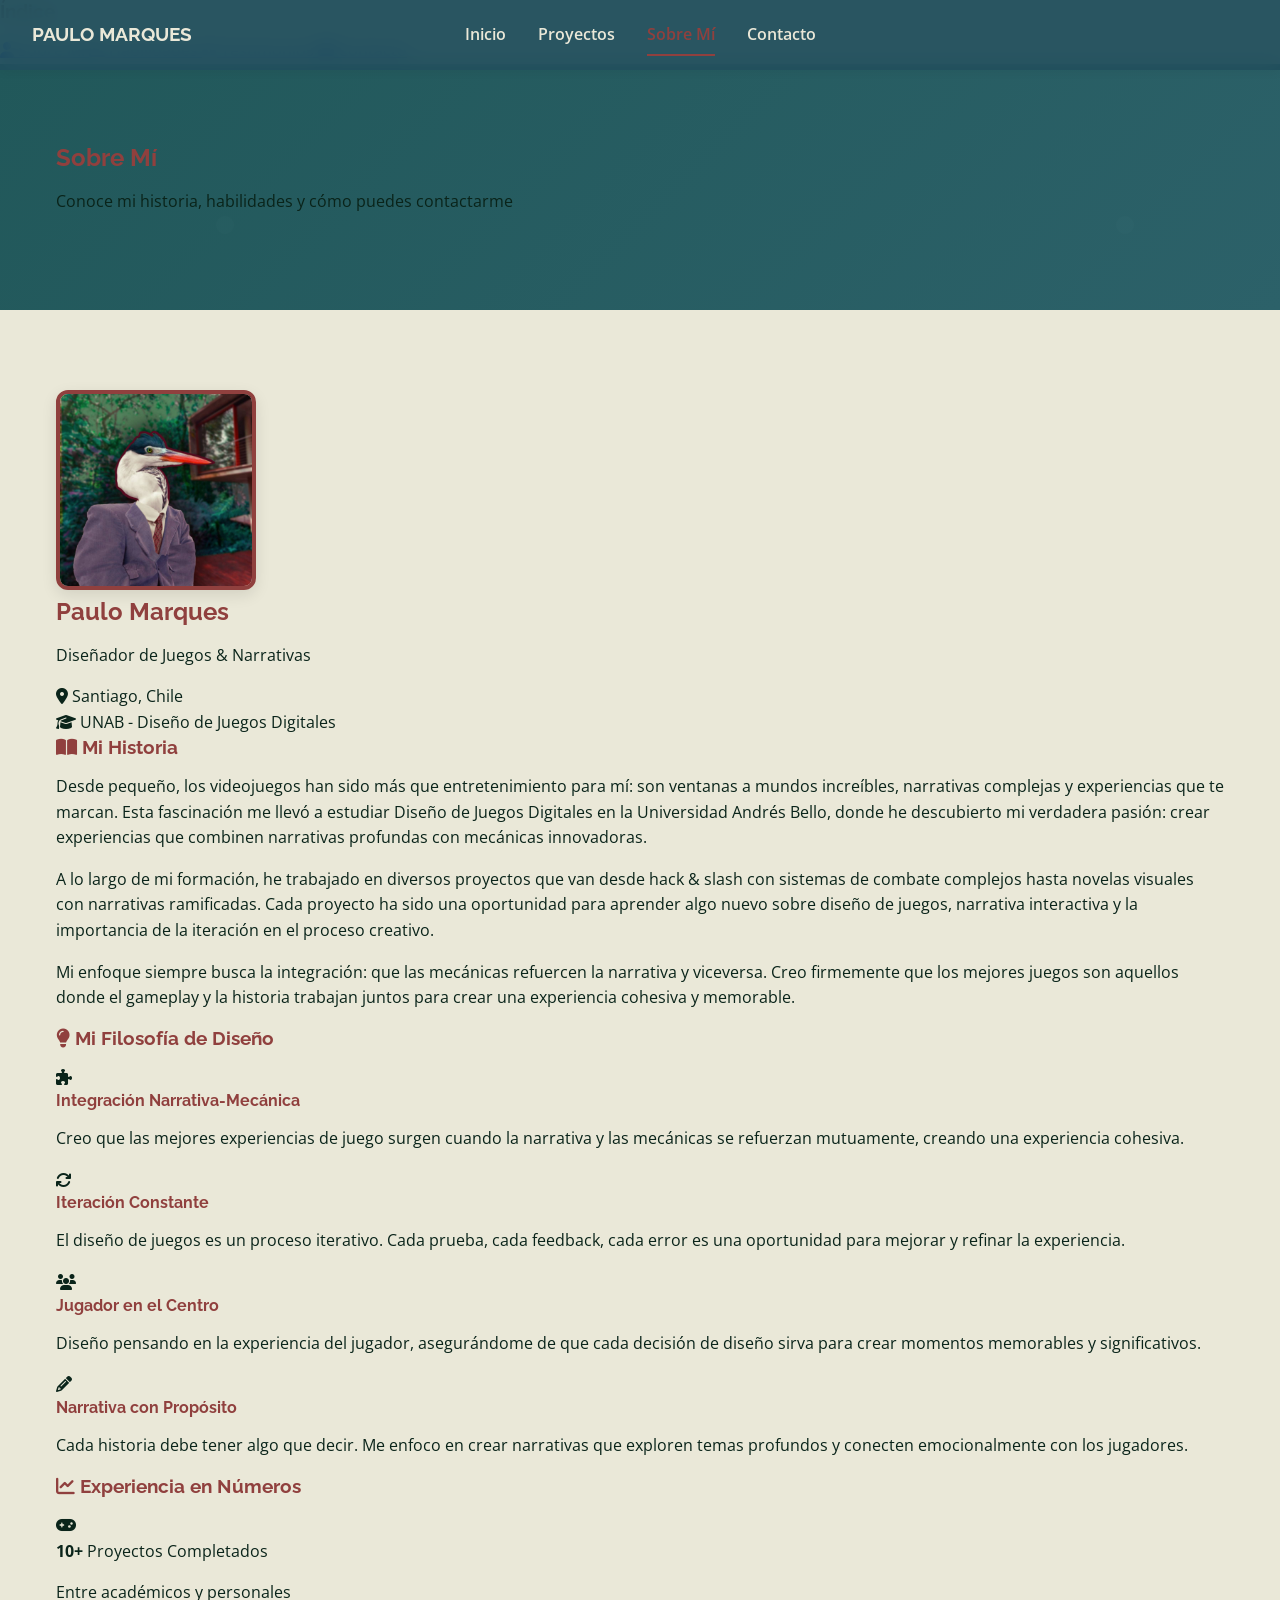
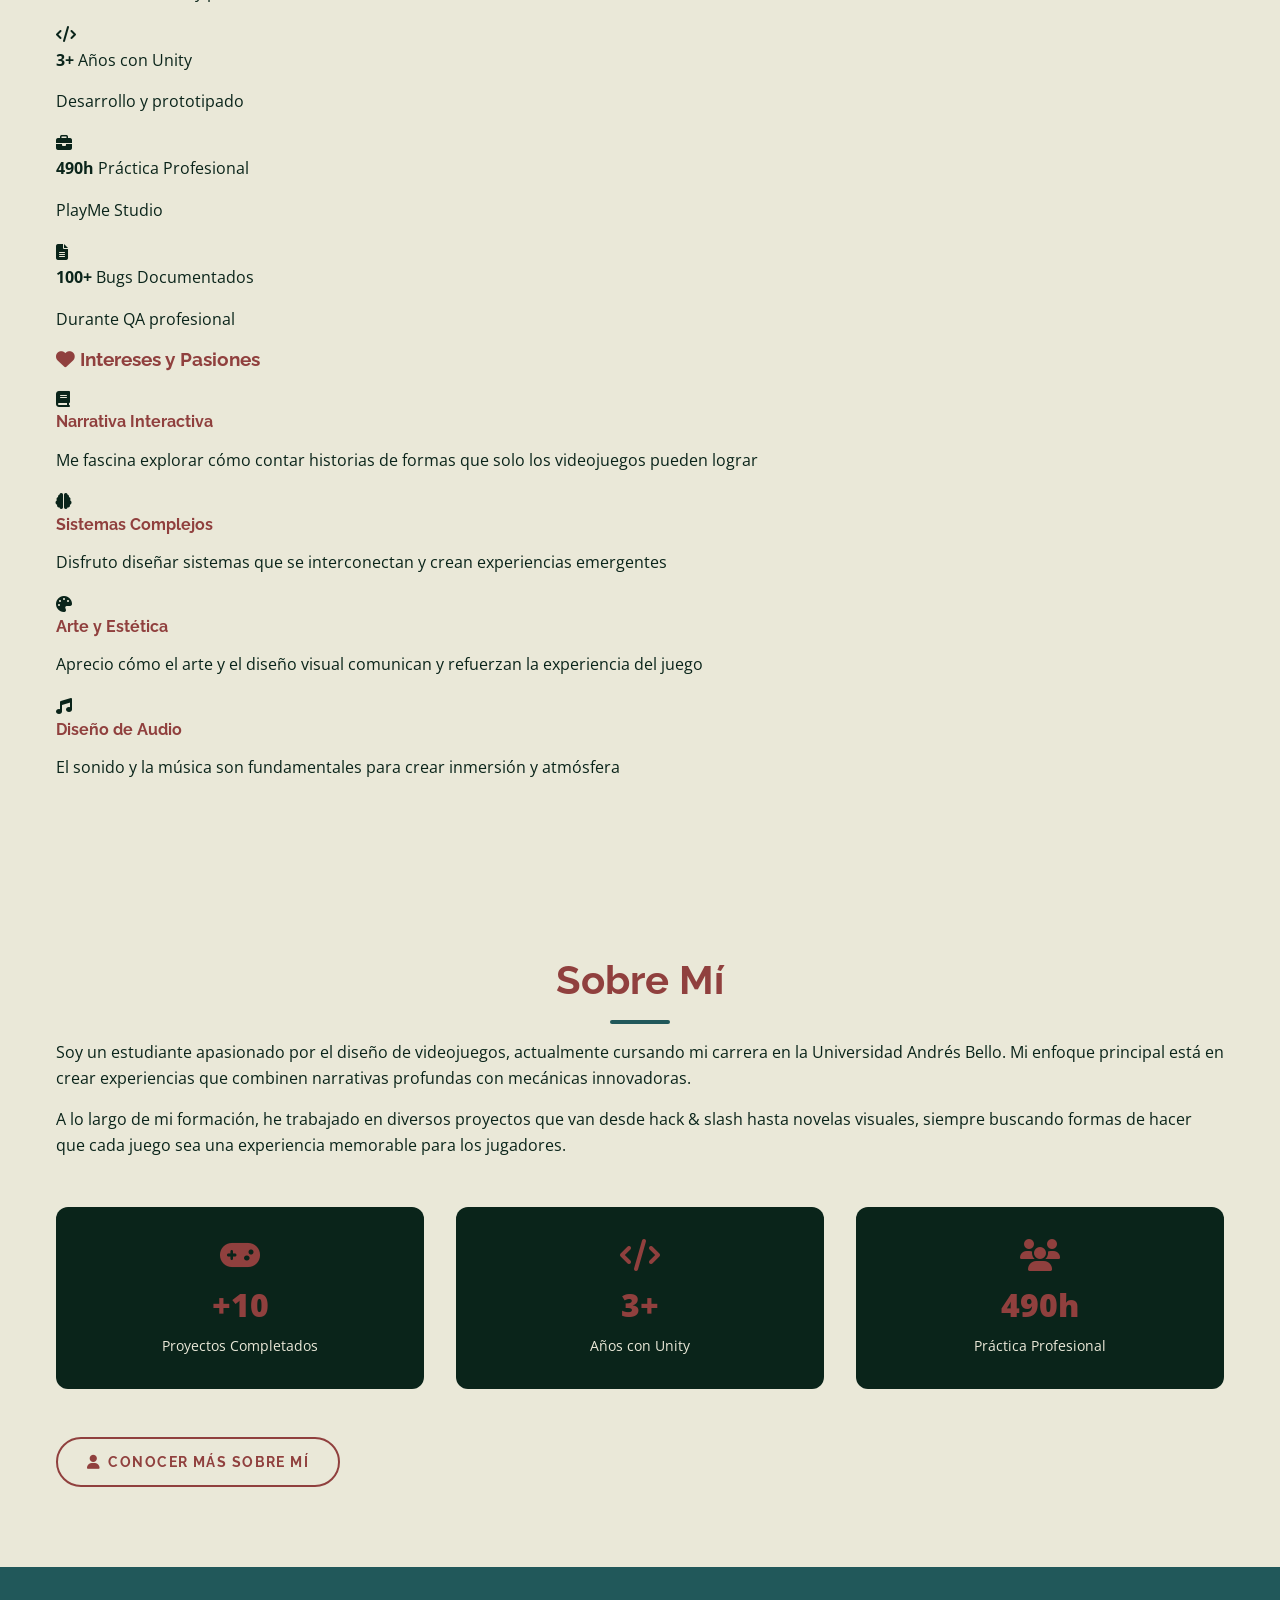
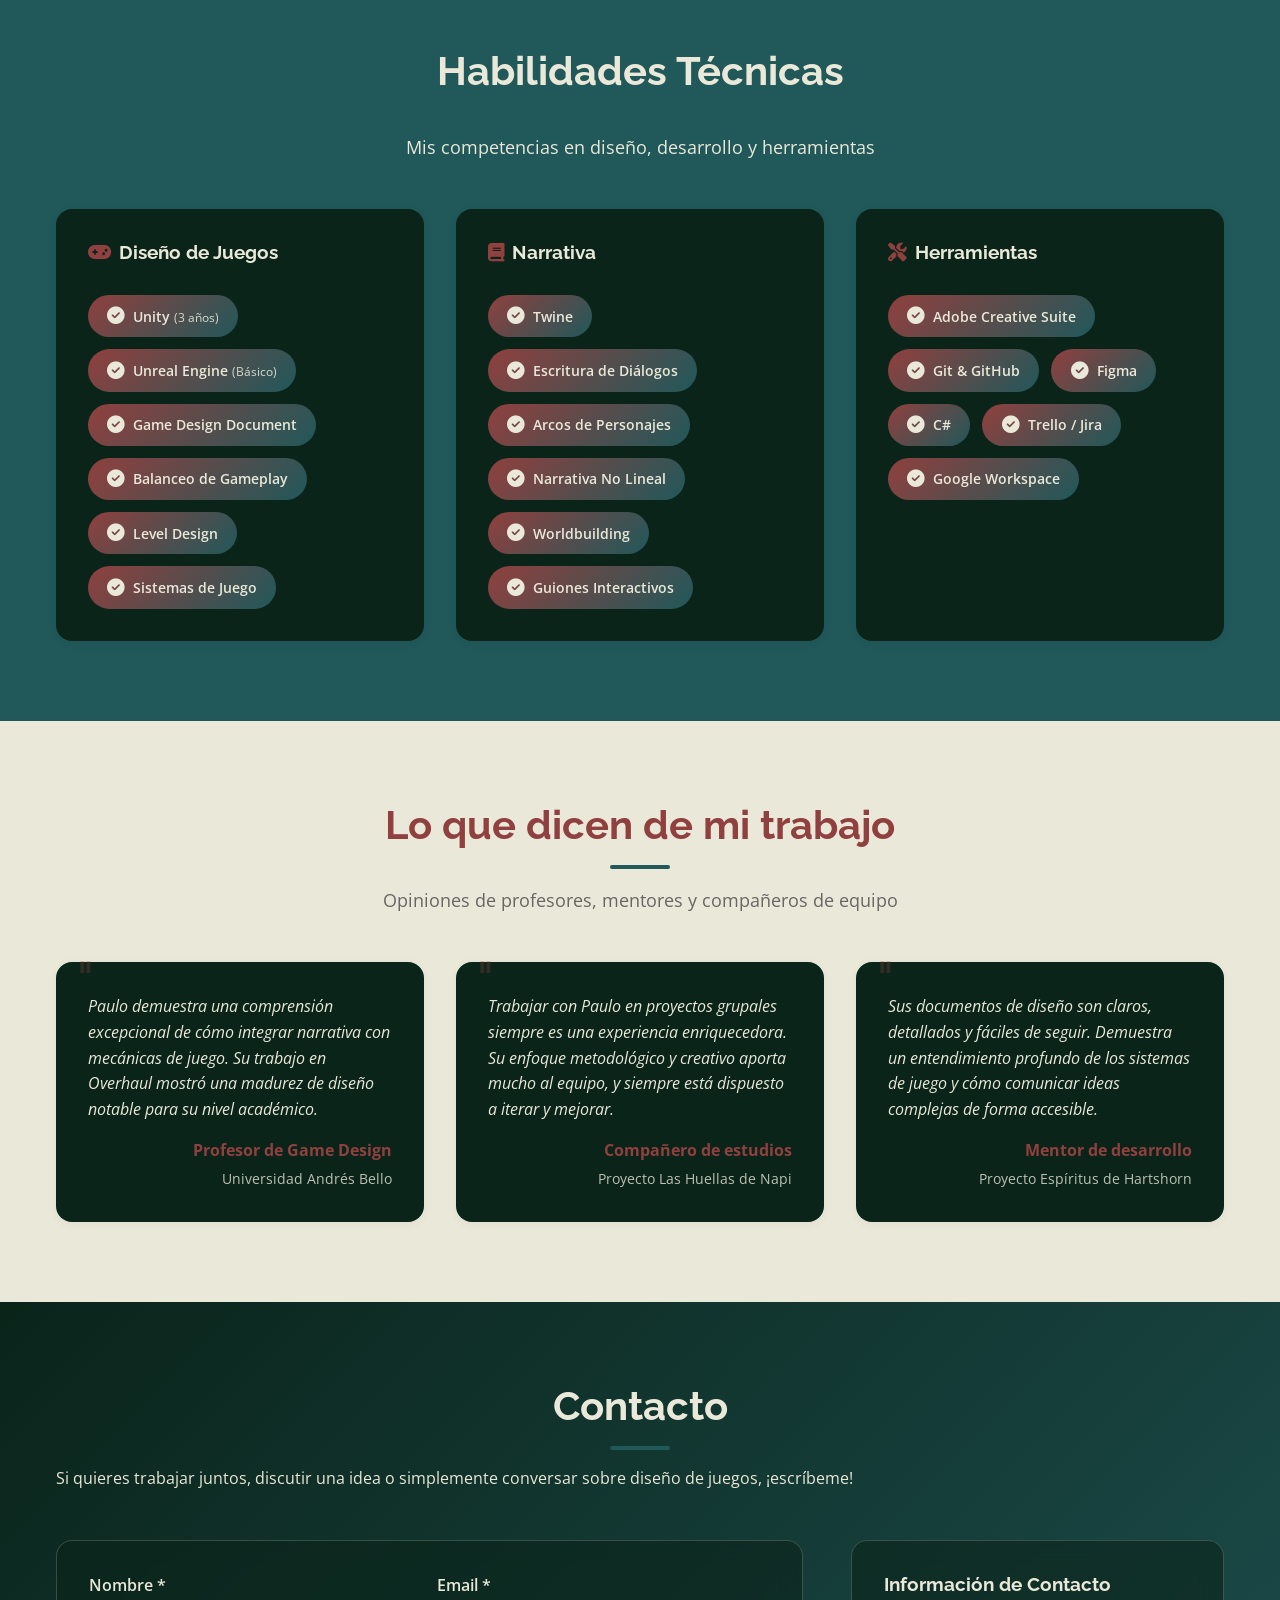
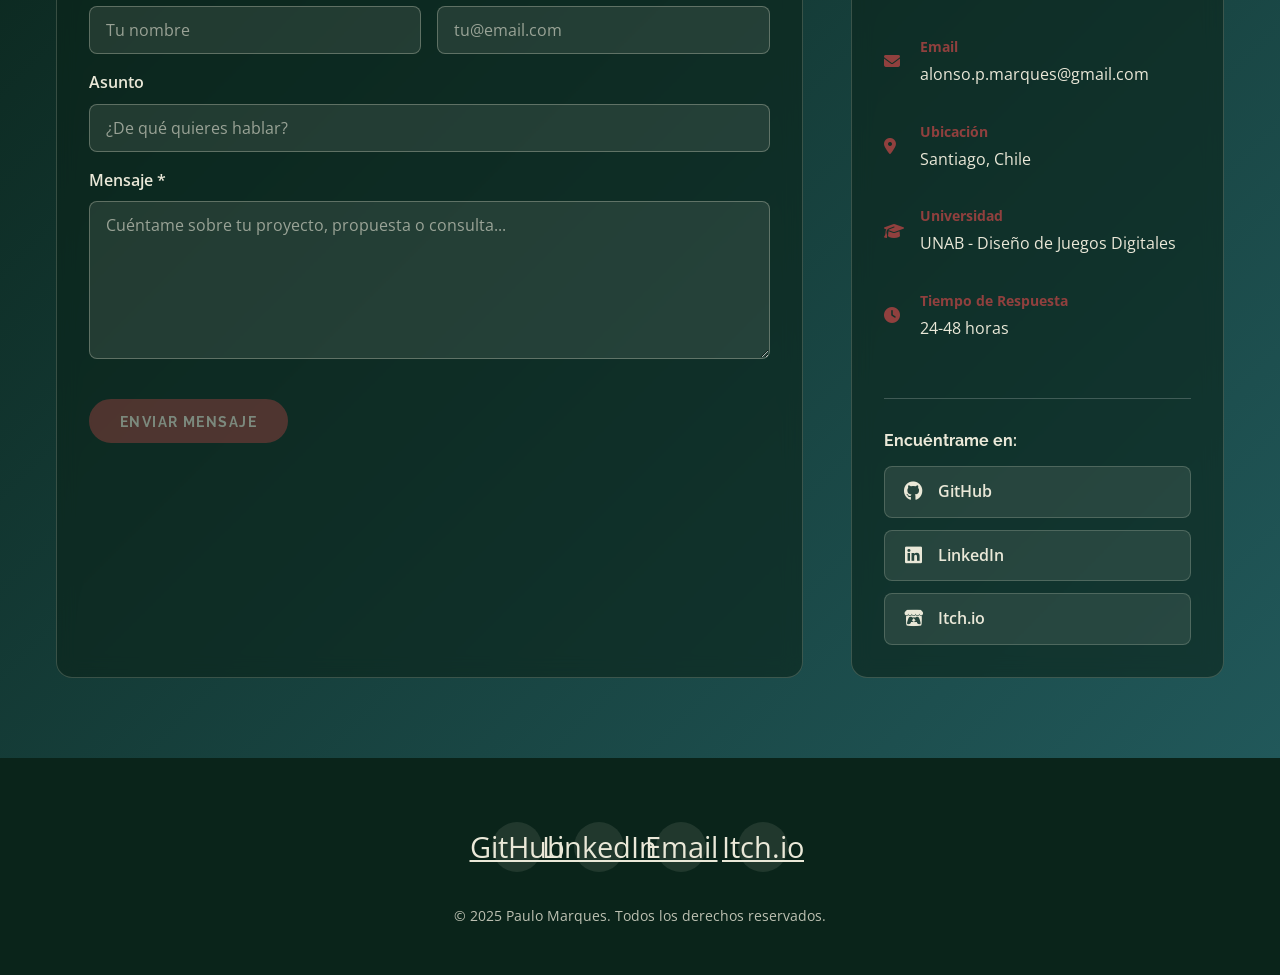
==== commit 3012609a: "Rehaul de Tarjetas" ====
--- a/about.html
+++ b/about.html
@@ -38,7 +38,7 @@
     <!-- Header -->
     <header id="header" role="banner">
       <h1><a href="index.html">PAULO MARQUES</a></h1>
-      <nav aria-label="Navegación principal">
+      <nav aria-label="Navegación principal" class="nav-centered">
         <a href="index.html">Inicio</a>
         <a href="proyectos.html">Proyectos</a>
         <a href="about.html" class="active">Sobre Mí</a>
--- a/assets/css/main.css
+++ b/assets/css/main.css
@@ -630,6 +630,26 @@
   transition: transform var(--transition), box-shadow var(--transition);
 }
 
+/* Permitir que las imágenes apiladas se vean detrás de la tarjeta */
+.postmortalis-card {
+  overflow: visible;
+  position: relative;
+  background: transparent;
+}
+
+.postmortalis-card::before {
+  content: '';
+  position: absolute;
+  top: 0;
+  left: 0;
+  right: 0;
+  bottom: 0;
+  background: var(--dark-bg);
+  border-radius: var(--border-radius);
+  z-index: 0;
+}
+
+
 .project-card:hover,
 .project-card-detailed:hover,
 .improved-project:hover {
@@ -648,6 +668,63 @@
   position: relative;
   overflow: hidden;
 }
+
+/* Estilos para imágenes apiladas en Postmortalis */
+.postmortalis-card {
+  position: relative;
+  overflow: visible;
+}
+
+.stacked-image {
+  position: absolute;
+  width: 200px;
+  height: 280px;
+  object-fit: contain;
+  z-index: -1;
+  transition: transform var(--transition-slow);
+  box-shadow: 0 8px 25px rgba(0, 0, 0, 0.4);
+  border: 3px solid rgba(219, 233, 209, 0.3);
+  border-radius: 8px;
+  background-color: rgba(31, 77, 91, 0.5);
+}
+
+.stacked-left {
+  top: 10px;
+  left: -60px;
+  transform: rotate(-12deg);
+}
+
+.stacked-right {
+  bottom: 10px;
+  right: -60px;
+  transform: rotate(10deg);
+}
+
+.postmortalis-card .project-header,
+.postmortalis-card .project-content {
+  position: relative;
+  z-index: 1;
+}
+
+.postmortalis-card:hover .stacked-left {
+  transform: rotate(-15deg) translateX(-10px) translateY(-8px);
+}
+
+.postmortalis-card:hover .stacked-right {
+  transform: rotate(13deg) translateX(10px) translateY(8px);
+}
+
+/* Estilos para hacer la imagen de PlayMe más pequeña */
+.playme-media {
+  flex: 0 0 250px;
+}
+
+.playme-media img {
+  object-fit: contain;
+  background-color: rgba(31, 77, 91, 0.3);
+}
+
+
 
 .project-media img,
 .project-image-container img {
@@ -1933,6 +2010,9 @@
   justify-content: center;
   gap: var(--spacing-md);
   width: 100%;
+  position: absolute;
+  left: 50%;
+  transform: translateX(-50%);
 }
 
 @media (max-width: 900px) {
@@ -1943,6 +2023,8 @@
   
   .nav-centered {
     display: none;
+    position: static;
+    transform: none;
   }
 }
 
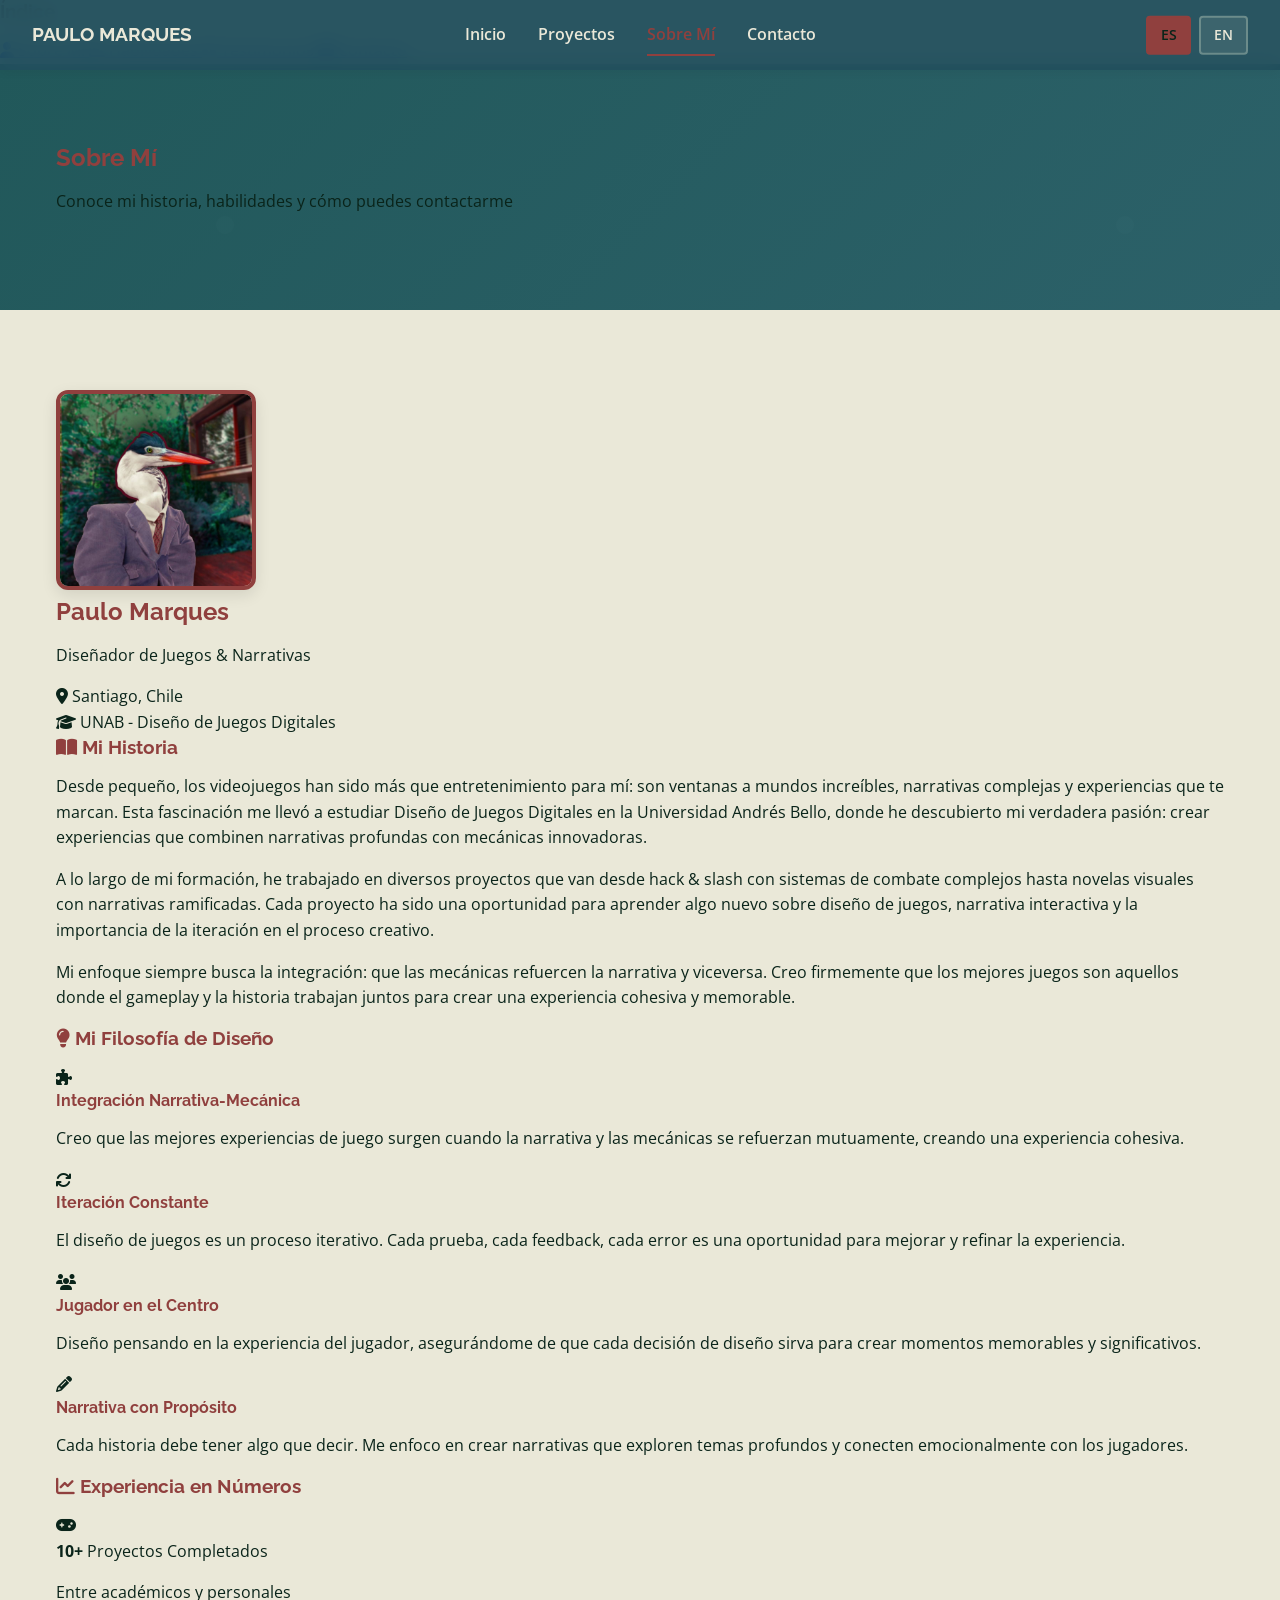
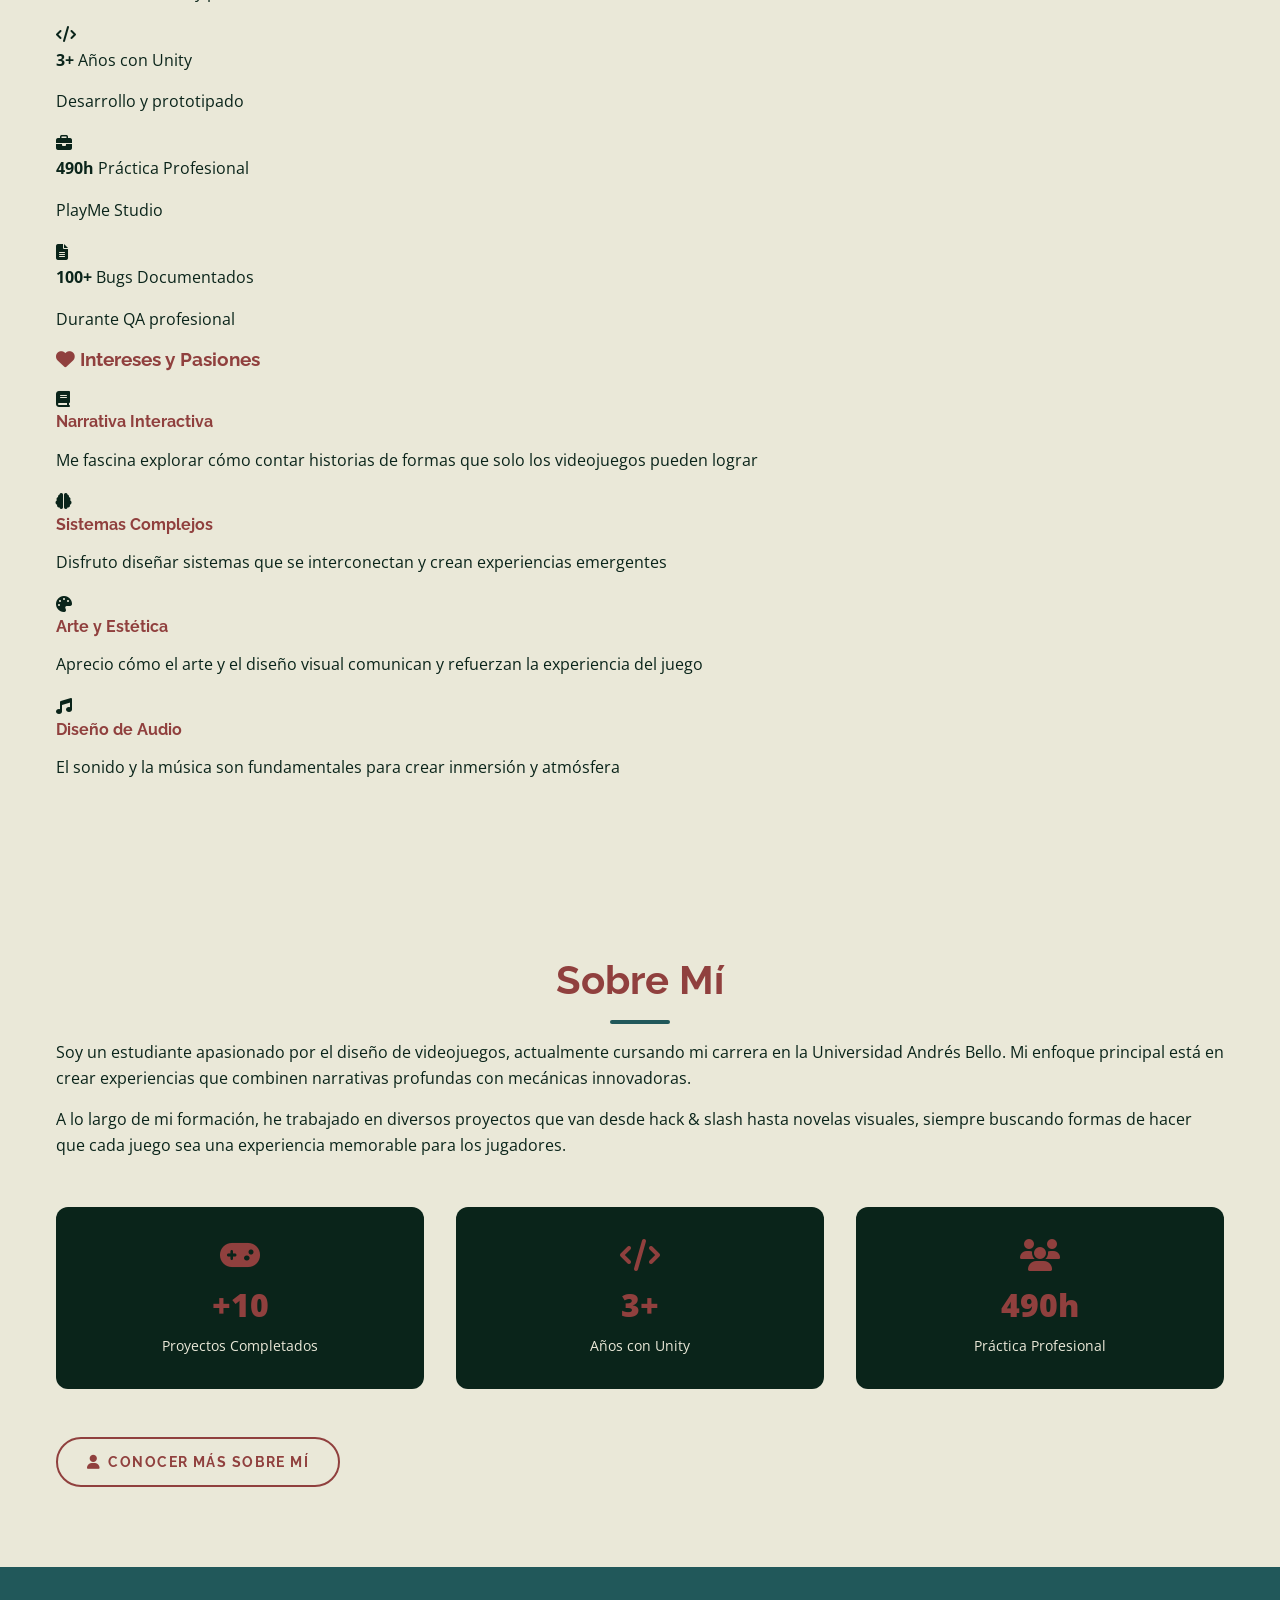
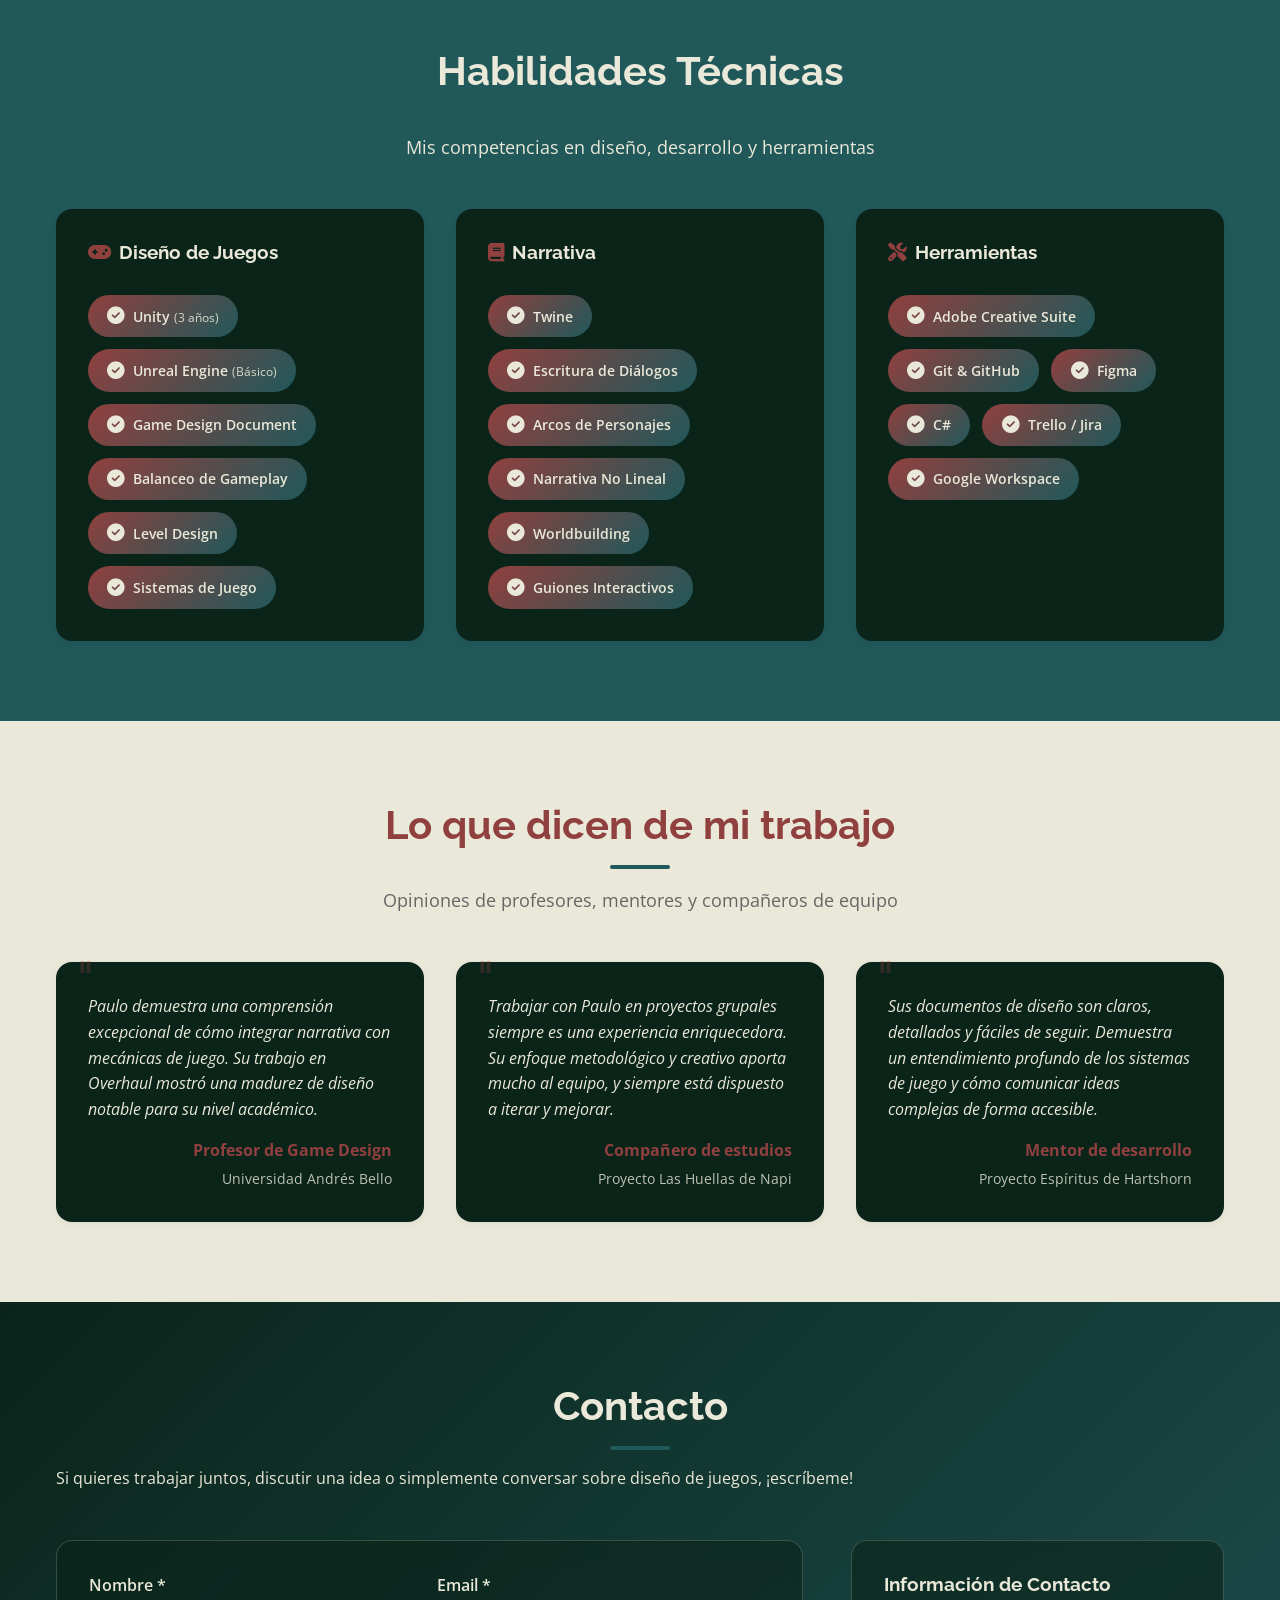
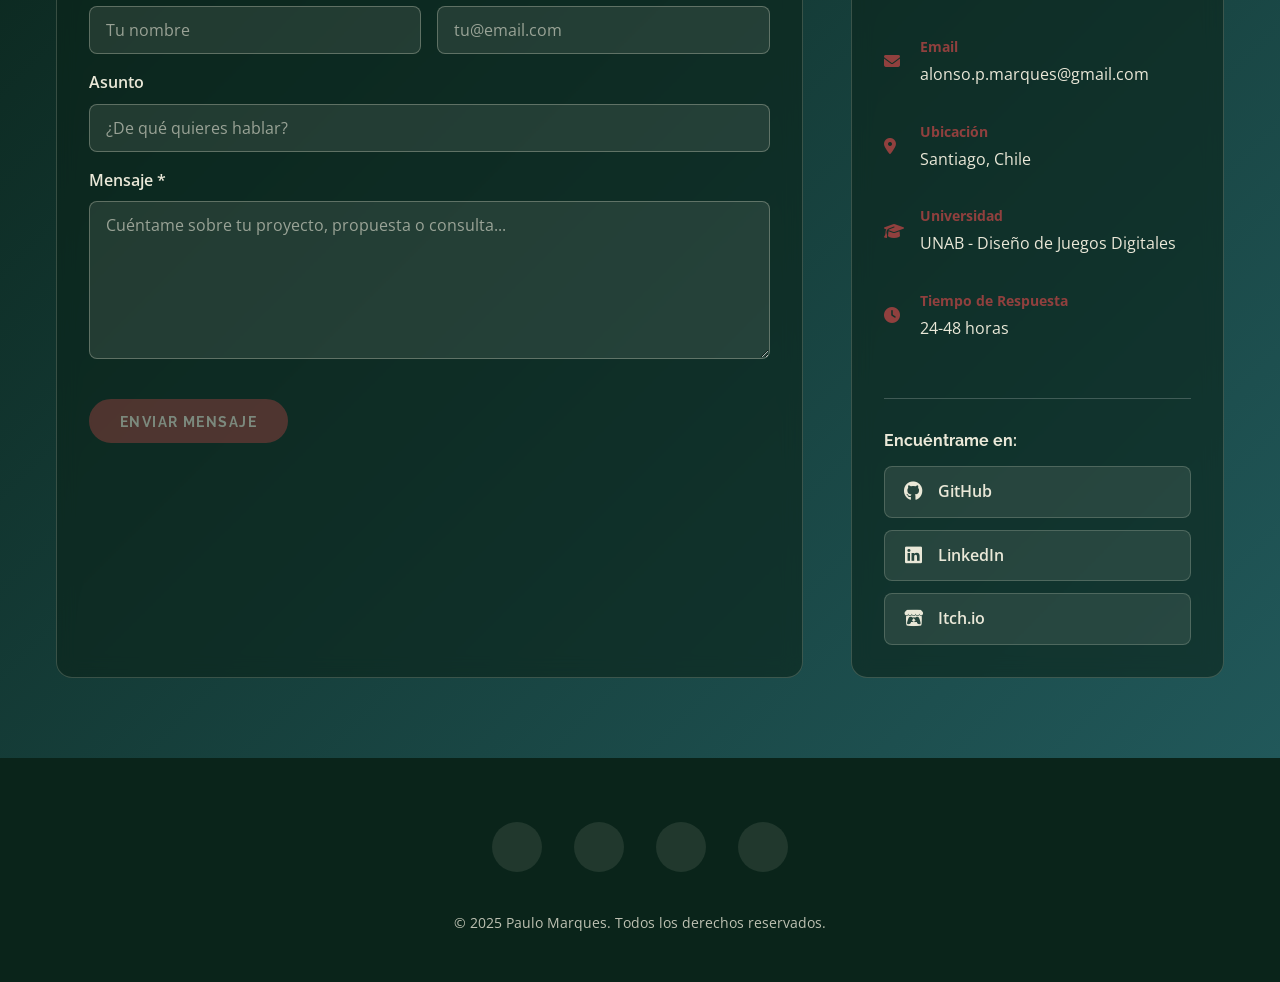
==== commit 1b18a919: "Múltiples varios vaaarios cambios" ====
--- a/about.html
+++ b/about.html
@@ -44,6 +44,13 @@
         <a href="about.html" class="active">Sobre Mí</a>
         <a href="#contacto">Contacto</a>
       </nav>
+      
+      <!-- Language Switcher -->
+      <div class="language-switcher">
+        <a href="about.html" class="lang-btn active" aria-label="Español">ES</a>
+        <a href="en-about.html" class="lang-btn" aria-label="English">EN</a>
+      </div>
+      
       <button class="mobile-menu-toggle" aria-expanded="false" aria-label="Abrir menú de navegación">
         <i class="fas fa-bars" aria-hidden="true"></i>
       </button>
@@ -531,7 +538,6 @@
              target="_blank" 
              rel="noopener noreferrer"
              aria-label="Visitar mi perfil de GitHub">
-            <span class="label">GitHub</span>
           </a>
         </li>
         <li>
@@ -540,14 +546,12 @@
              target="_blank" 
              rel="noopener noreferrer"
              aria-label="Conectar en LinkedIn">
-            <span class="label">LinkedIn</span>
           </a>
         </li>
         <li>
           <a href="mailto:alonso.p.marques@gmail.com" 
              class="icon fa-envelope"
              aria-label="Enviar email">
-            <span class="label">Email</span>
           </a>
         </li>
         <li>
@@ -556,7 +560,6 @@
              target="_blank" 
              rel="noopener noreferrer"
              aria-label="Ver mis juegos en Itch.io">
-            <span class="label">Itch.io</span>
           </a>
         </li>
       </ul>
--- a/assets/css/main.css
+++ b/assets/css/main.css
@@ -317,6 +317,44 @@
   color: var(--accent-color);
 }
 
+/* Language Switcher */
+.language-switcher {
+  position: absolute;
+  right: 2rem;
+  top: 50%;
+  transform: translateY(-50%);
+  display: flex;
+  gap: 0.5rem;
+  z-index: 10;
+}
+
+.lang-btn {
+  background: rgba(219, 233, 209, 0.1);
+  border: 2px solid rgba(219, 233, 209, 0.3);
+  color: var(--text-color);
+  padding: 0.4rem 0.8rem;
+  border-radius: 4px;
+  font-weight: 600;
+  font-size: 0.85rem;
+  cursor: pointer;
+  transition: all var(--transition);
+  text-decoration: none;
+  display: inline-block;
+}
+
+.lang-btn:hover {
+  background: rgba(219, 233, 209, 0.2);
+  border-color: var(--accent-color);
+  color: var(--accent-color);
+  transform: translateY(-2px);
+}
+
+.lang-btn.active {
+  background: var(--accent-color);
+  border-color: var(--accent-color);
+  color: var(--dark-bg);
+}
+
 /* ==============================
    HERO/BANNER
 ============================== */
@@ -682,22 +720,21 @@
   object-fit: contain;
   z-index: -1;
   transition: transform var(--transition-slow);
-  box-shadow: 0 8px 25px rgba(0, 0, 0, 0.4);
-  border: 3px solid rgba(219, 233, 209, 0.3);
   border-radius: 8px;
-  background-color: rgba(31, 77, 91, 0.5);
 }
 
 .stacked-left {
   top: 10px;
-  left: -60px;
-  transform: rotate(-12deg);
+  left: -80px;  /* Era -60px, ahora -80px (más a la izquierda) */
+  width: 240px;
+  height: 320px;
+  transform: rotate(-20deg);
 }
 
 .stacked-right {
-  bottom: 10px;
-  right: -60px;
-  transform: rotate(10deg);
+  bottom: 80px;  /* Era bottom: 10px, ahora bottom: 80px (70px más arriba) */
+  right: -80px;  /* Era -60px, ahora -80px (más a la derecha) */
+  transform: rotate(20deg);
 }
 
 .postmortalis-card .project-header,
@@ -707,11 +744,120 @@
 }
 
 .postmortalis-card:hover .stacked-left {
-  transform: rotate(-15deg) translateX(-10px) translateY(-8px);
+  transform: rotate(-25deg) translateX(-10px) translateY(-8px);
 }
 
 .postmortalis-card:hover .stacked-right {
-  transform: rotate(13deg) translateX(10px) translateY(8px);
+  transform: rotate(25deg) translateX(10px) translateY(8px);
+}
+
+/* Estilos para Overhaul */
+.overhaul-card {
+  overflow: visible;
+  position: relative;
+  background: transparent;
+}
+
+.overhaul-card::before {
+  content: '';
+  position: absolute;
+  top: 0;
+  left: 0;
+  right: 0;
+  bottom: 0;
+  background: var(--dark-bg);
+  border-radius: var(--border-radius);
+  z-index: 0;
+}
+
+.overhaul-card .project-media {
+  overflow: visible;
+  position: relative;
+}
+
+.overhaul-card .project-thumb {
+  max-width: 100%;
+  max-height: 100%;
+  object-fit: cover;
+}
+
+.overhaul-card .project-header,
+.overhaul-card .project-content {
+  position: relative;
+  z-index: 1;
+}
+
+/* Imagen de elfo (izquierda, similar a ilian) */
+.overhaul-elfo {
+  top: 10px;
+  left: -120px;  /* Era -80px, ahora -120px (40px más a la izquierda) */
+  width: 240px;
+  height: 320px;
+  transform: rotate(-20deg);
+}
+
+/* Imágenes de downgrade apiladas como baraja (derecha) */
+.overhaul-downgrade {
+  width: 200px;
+  height: 280px;
+  right: -80px;
+  bottom: 80px;
+}
+
+.downgrade-1 {
+  transform: rotate(28deg) translateY(-30px) translateX(16px);  /* Ahora tiene la rotación que tenía carta 3 - más rotación */
+  z-index: -1;
+}
+
+.downgrade-2 {
+  transform: rotate(24deg) translateY(-15px) translateX(8px);  /* Mantiene su rotación intermedia */
+  z-index: -2;
+}
+
+.downgrade-3 {
+  transform: rotate(18deg);  /* Ahora tiene la rotación que tenía carta 1 - menos rotación */
+  z-index: -3;
+}
+
+/* Hover effects para Overhaul */
+.overhaul-card:hover .overhaul-elfo {
+  transform: rotate(-25deg) translateX(-10px) translateY(-8px);
+}
+
+.overhaul-card:hover .downgrade-1 {
+  transform: rotate(32deg) translateY(-28px) translateX(20px);  /* Carta 1 rota MÁS que todas */
+}
+
+.overhaul-card:hover .downgrade-2 {
+  transform: rotate(26deg) translateY(-13px) translateX(12px);  /* Carta 2 rota más que carta 3 */
+}
+
+.overhaul-card:hover .downgrade-3 {
+  transform: rotate(20deg) translateX(5px);  /* Carta 3 rota menos */
+}
+
+/* Badge de Chile Diseña en esquina superior derecha de la tarjeta completa */
+.corner-badge-overhaul {
+  position: absolute;
+  top: 10px;
+  right: 10px;
+  width: 60px;
+  height: auto;
+  z-index: 2;
+  border-radius: 4px;
+  box-shadow: 0 2px 8px rgba(0, 0, 0, 0.3);
+}
+
+/* Badge viejo (por si queda en algún lado) */
+.corner-badge {
+  position: absolute;
+  top: 10px;
+  right: 10px;
+  width: 60px;
+  height: auto;
+  z-index: 2;
+  border-radius: 4px;
+  box-shadow: 0 2px 8px rgba(0, 0, 0, 0.3);
 }
 
 /* Estilos para hacer la imagen de PlayMe más pequeña */
@@ -1517,16 +1663,17 @@
 
 #footer .icons a {
   color: var(--text-light);
-  font-size: 1.8rem;
+  font-size: 1.5rem;
   transition: all var(--transition);
   padding: 0.5rem;
   border-radius: 50%;
   background: rgba(234, 232, 216, 0.1);
-  display: flex;
+  display: inline-flex;
   align-items: center;
   justify-content: center;
   width: 50px;
   height: 50px;
+  text-decoration: none;
 }
 
 #footer .icons a:hover,
@@ -1709,6 +1856,16 @@
     display: block;
   }
 
+  .language-switcher {
+    right: 4rem;
+    gap: 0.3rem;
+  }
+
+  .lang-btn {
+    padding: 0.3rem 0.6rem;
+    font-size: 0.75rem;
+  }
+
   .hero-content,
   .hero-glass-card {
     flex-direction: column;
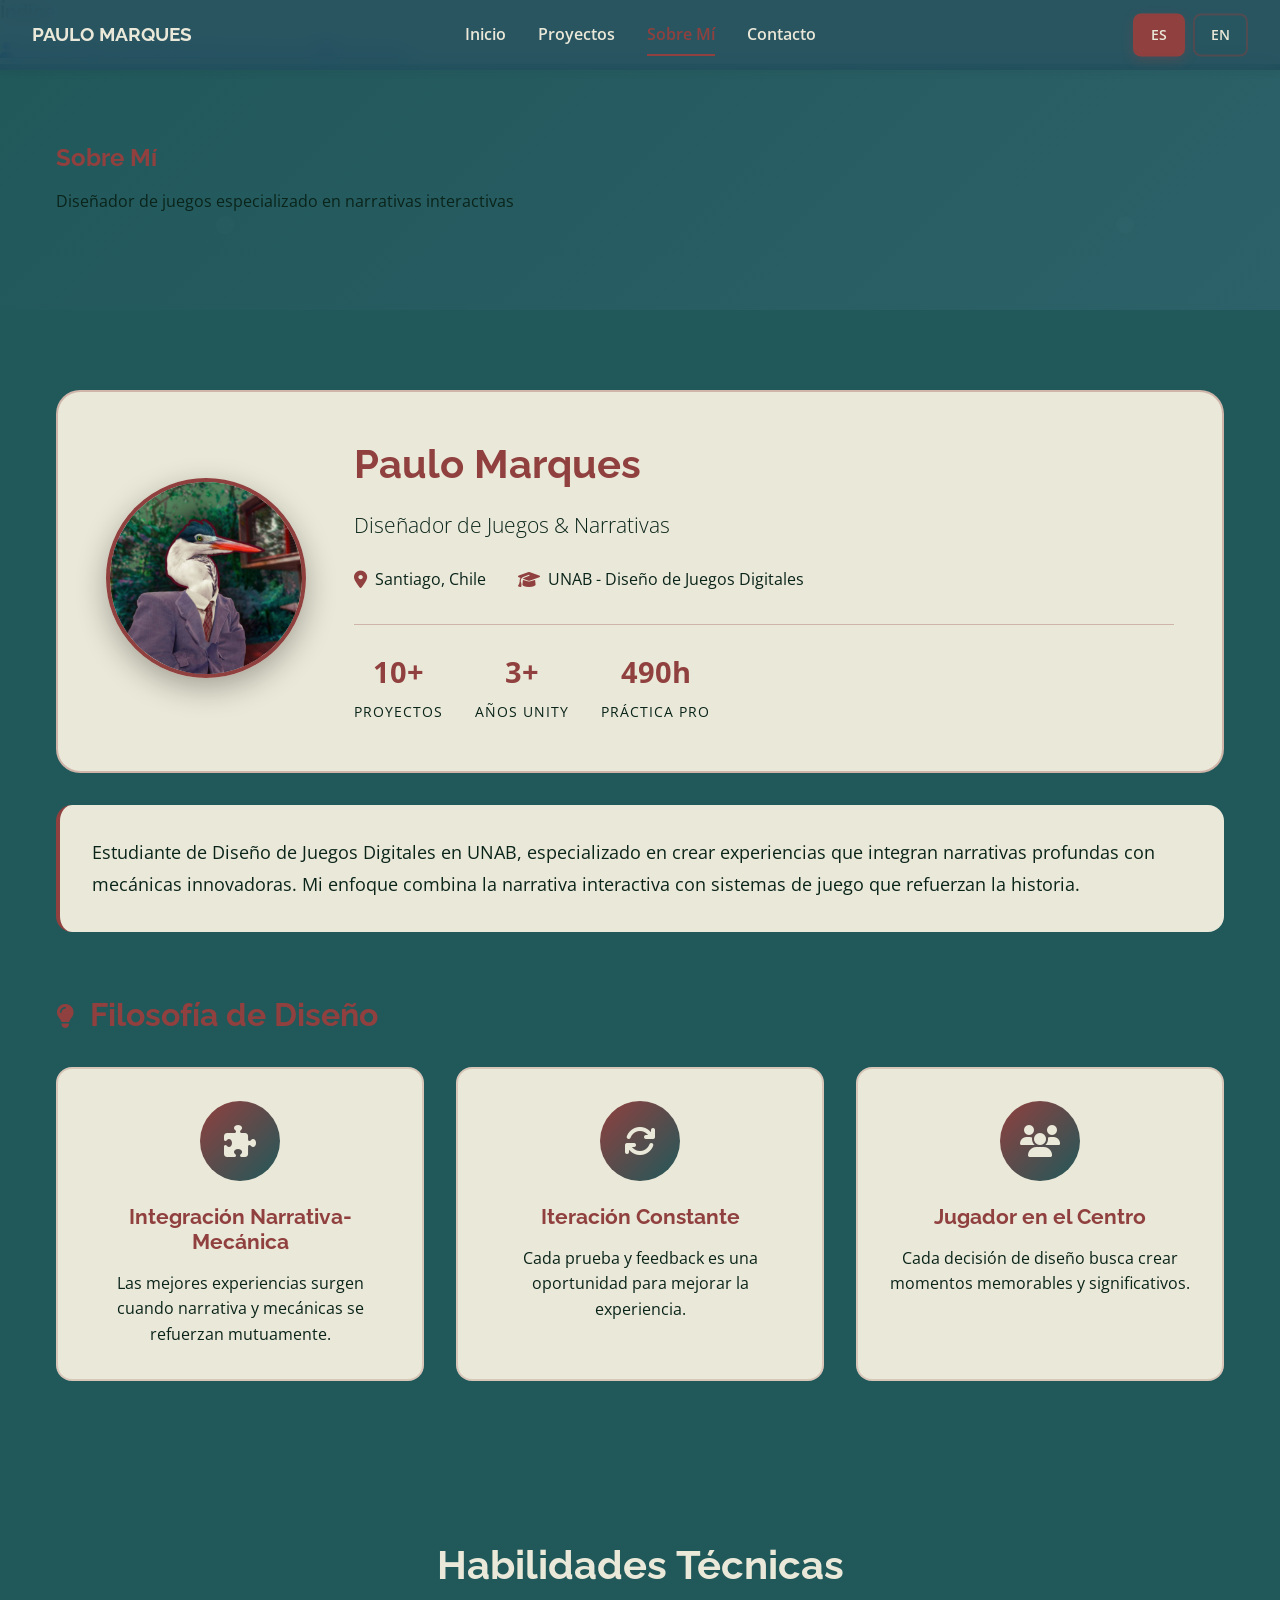
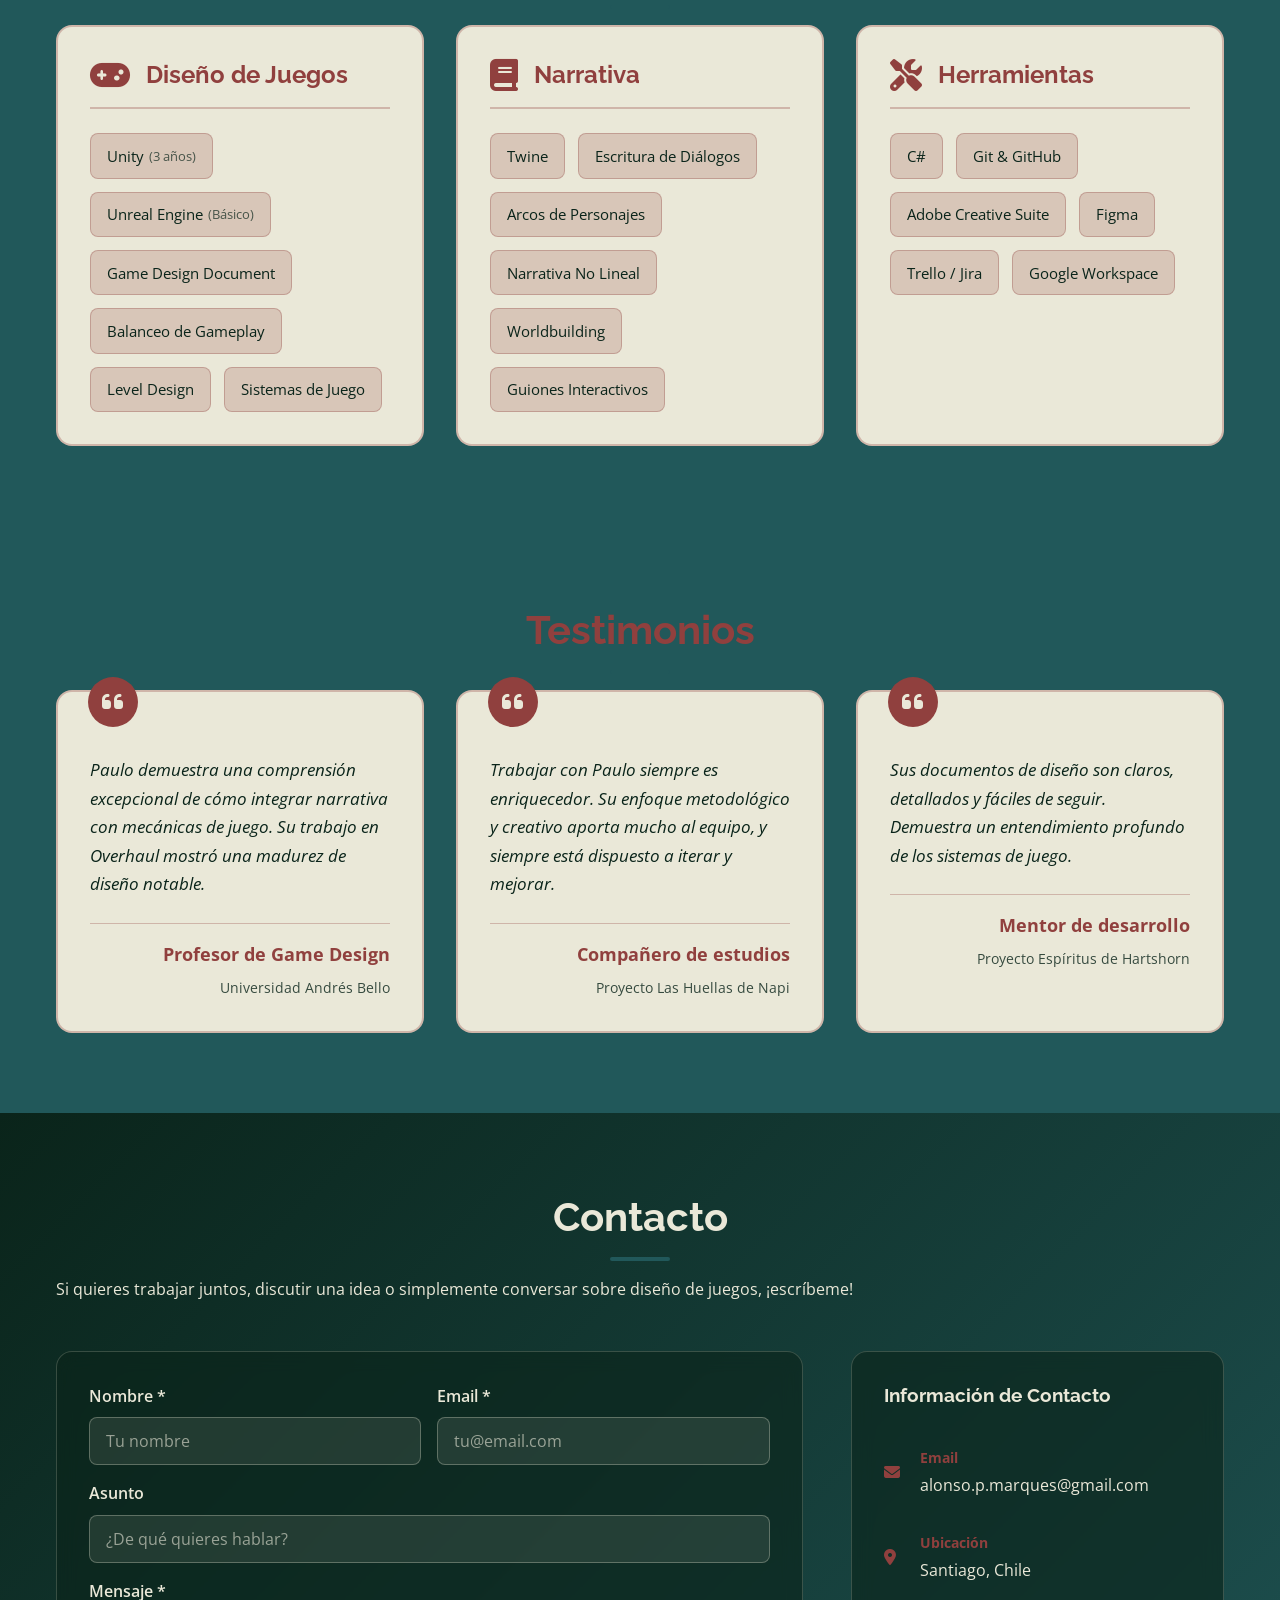
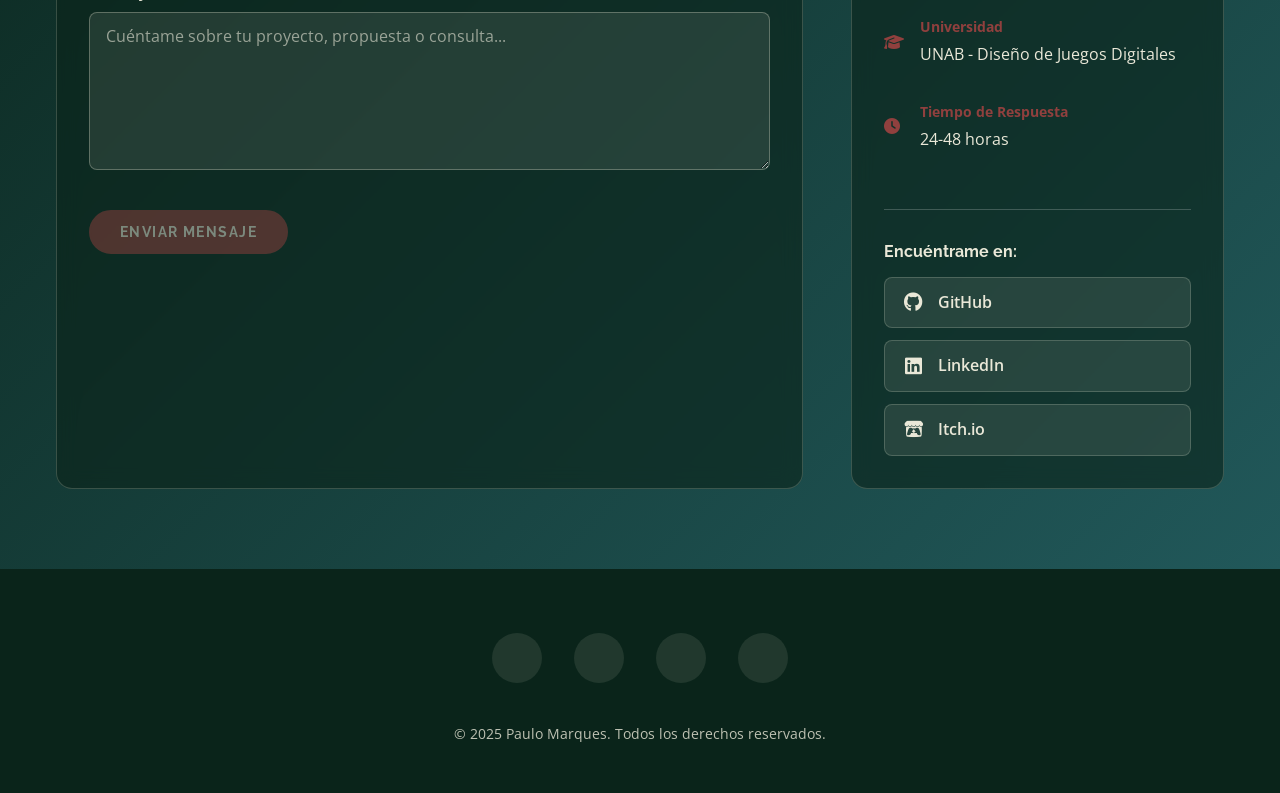
==== commit 41d725a0: "Nuevos cambios de texto" ====
--- a/about.html
+++ b/about.html
@@ -93,349 +93,194 @@
     <section class="page-hero">
       <div class="inner">
         <h1 class="fade-in">Sobre Mí</h1>
-        <p class="fade-in">Conoce mi historia, habilidades y cómo puedes contactarme</p>
+        <p class="fade-in">Diseñador de juegos especializado en narrativas interactivas</p>
       </div>
     </section>
 
-    <!-- Sobre Mí -->
+    <!-- Perfil Principal -->
     <section id="sobre-mi" class="wrapper style1">
       <div class="inner">
-        <div class="about-detailed">
-          <div class="about-intro slide-up">
-            <div class="profile-section">
+        <div class="profile-hero slide-up">
+          <div class="profile-card-main">
+            <div class="profile-image-container">
               <img src="images/tu-foto.jpg" 
                    alt="Paulo Marques" 
-                   class="about-profile-pic"
+                   class="profile-pic-large"
                    loading="eager"
                    onerror="this.src='https://via.placeholder.com/300x300/1F4D5B/DBE9D1?text=PM'">
-              <div class="profile-quick-info">
-                <h2>Paulo Marques</h2>
-                <p class="role">Diseñador de Juegos & Narrativas</p>
-                <div class="location">
+            </div>
+            <div class="profile-info-main">
+              <h2>Paulo Marques</h2>
+              <p class="profile-role">Diseñador de Juegos & Narrativas</p>
+              <div class="profile-meta">
+                <div class="meta-item">
                   <i class="fas fa-map-marker-alt"></i>
                   <span>Santiago, Chile</span>
                 </div>
-                <div class="education">
+                <div class="meta-item">
                   <i class="fas fa-graduation-cap"></i>
                   <span>UNAB - Diseño de Juegos Digitales</span>
                 </div>
               </div>
-            </div>
-          </div>
-
-          <div class="about-content slide-left">
-            <h3><i class="fas fa-book-open"></i> Mi Historia</h3>
+              
+              <div class="profile-stats-inline">
+                <div class="stat-inline">
+                  <strong>10+</strong>
+                  <span>Proyectos</span>
+                </div>
+                <div class="stat-inline">
+                  <strong>3+</strong>
+                  <span>Años Unity</span>
+                </div>
+                <div class="stat-inline">
+                  <strong>490h</strong>
+                  <span>Práctica Pro</span>
+                </div>
+              </div>
+            </div>
+          </div>
+
+          <div class="profile-description">
             <p>
-              Desde pequeño, los videojuegos han sido más que entretenimiento para mí: son ventanas a mundos 
-              increíbles, narrativas complejas y experiencias que te marcan. Esta fascinación me llevó a 
-              estudiar Diseño de Juegos Digitales en la Universidad Andrés Bello, donde he descubierto mi 
-              verdadera pasión: crear experiencias que combinen narrativas profundas con mecánicas innovadoras.
+              Estudiante de Diseño de Juegos Digitales en UNAB, especializado en crear experiencias que 
+              integran narrativas profundas con mecánicas innovadoras. Mi enfoque combina la narrativa 
+              interactiva con sistemas de juego que refuerzan la historia.
             </p>
-            <p>
-              A lo largo de mi formación, he trabajado en diversos proyectos que van desde hack & slash con 
-              sistemas de combate complejos hasta novelas visuales con narrativas ramificadas. Cada proyecto 
-              ha sido una oportunidad para aprender algo nuevo sobre diseño de juegos, narrativa interactiva 
-              y la importancia de la iteración en el proceso creativo.
-            </p>
-            <p>
-              Mi enfoque siempre busca la integración: que las mecánicas refuercen la narrativa y viceversa. 
-              Creo firmemente que los mejores juegos son aquellos donde el gameplay y la historia trabajan 
-              juntos para crear una experiencia cohesiva y memorable.
-            </p>
-          </div>
-
-          <div class="about-philosophy slide-right">
-            <h3><i class="fas fa-lightbulb"></i> Mi Filosofía de Diseño</h3>
-            <div class="philosophy-grid">
-              <div class="philosophy-item">
+          </div>
+        </div>
+
+        <!-- Filosofía de Diseño -->
+        <div class="philosophy-section slide-up">
+          <h3><i class="fas fa-lightbulb"></i> Filosofía de Diseño</h3>
+          <div class="philosophy-cards">
+            <div class="philosophy-card">
+              <div class="philosophy-icon">
                 <i class="fas fa-puzzle-piece"></i>
-                <h4>Integración Narrativa-Mecánica</h4>
-                <p>Creo que las mejores experiencias de juego surgen cuando la narrativa y las mecánicas se 
-                   refuerzan mutuamente, creando una experiencia cohesiva.</p>
-              </div>
-              <div class="philosophy-item">
+              </div>
+              <h4>Integración Narrativa-Mecánica</h4>
+              <p>Las mejores experiencias surgen cuando narrativa y mecánicas se refuerzan mutuamente.</p>
+            </div>
+            <div class="philosophy-card">
+              <div class="philosophy-icon">
                 <i class="fas fa-sync"></i>
-                <h4>Iteración Constante</h4>
-                <p>El diseño de juegos es un proceso iterativo. Cada prueba, cada feedback, cada error es 
-                   una oportunidad para mejorar y refinar la experiencia.</p>
-              </div>
-              <div class="philosophy-item">
+              </div>
+              <h4>Iteración Constante</h4>
+              <p>Cada prueba y feedback es una oportunidad para mejorar la experiencia.</p>
+            </div>
+            <div class="philosophy-card">
+              <div class="philosophy-icon">
                 <i class="fas fa-users"></i>
-                <h4>Jugador en el Centro</h4>
-                <p>Diseño pensando en la experiencia del jugador, asegurándome de que cada decisión de diseño 
-                   sirva para crear momentos memorables y significativos.</p>
-              </div>
-              <div class="philosophy-item">
-                <i class="fas fa-pencil-alt"></i>
-                <h4>Narrativa con Propósito</h4>
-                <p>Cada historia debe tener algo que decir. Me enfoco en crear narrativas que exploren temas 
-                   profundos y conecten emocionalmente con los jugadores.</p>
-              </div>
-            </div>
-          </div>
-
-          <div class="about-stats slide-up">
-            <h3><i class="fas fa-chart-line"></i> Experiencia en Números</h3>
-            <div class="stats-detailed-grid">
-              <div class="stat-detailed">
-                <div class="stat-icon">
-                  <i class="fas fa-gamepad"></i>
-                </div>
-                <div class="stat-info">
-                  <strong>10+</strong>
-                  <span>Proyectos Completados</span>
-                  <p>Entre académicos y personales</p>
-                </div>
-              </div>
-              <div class="stat-detailed">
-                <div class="stat-icon">
-                  <i class="fas fa-code"></i>
-                </div>
-                <div class="stat-info">
-                  <strong>3+</strong>
-                  <span>Años con Unity</span>
-                  <p>Desarrollo y prototipado</p>
-                </div>
-              </div>
-              <div class="stat-detailed">
-                <div class="stat-icon">
-                  <i class="fas fa-briefcase"></i>
-                </div>
-                <div class="stat-info">
-                  <strong>490h</strong>
-                  <span>Práctica Profesional</span>
-                  <p>PlayMe Studio</p>
-                </div>
-              </div>
-              <div class="stat-detailed">
-                <div class="stat-icon">
-                  <i class="fas fa-file-alt"></i>
-                </div>
-                <div class="stat-info">
-                  <strong>100+</strong>
-                  <span>Bugs Documentados</span>
-                  <p>Durante QA profesional</p>
-                </div>
-              </div>
-            </div>
-          </div>
-
-          <div class="about-interests slide-left">
-            <h3><i class="fas fa-heart"></i> Intereses y Pasiones</h3>
-            <div class="interests-grid">
-              <div class="interest-item">
-                <i class="fas fa-book"></i>
-                <h4>Narrativa Interactiva</h4>
-                <p>Me fascina explorar cómo contar historias de formas que solo los videojuegos pueden lograr</p>
-              </div>
-              <div class="interest-item">
-                <i class="fas fa-brain"></i>
-                <h4>Sistemas Complejos</h4>
-                <p>Disfruto diseñar sistemas que se interconectan y crean experiencias emergentes</p>
-              </div>
-              <div class="interest-item">
-                <i class="fas fa-palette"></i>
-                <h4>Arte y Estética</h4>
-                <p>Aprecio cómo el arte y el diseño visual comunican y refuerzan la experiencia del juego</p>
-              </div>
-              <div class="interest-item">
-                <i class="fas fa-music"></i>
-                <h4>Diseño de Audio</h4>
-                <p>El sonido y la música son fundamentales para crear inmersión y atmósfera</p>
-              </div>
+              </div>
+              <h4>Jugador en el Centro</h4>
+              <p>Cada decisión de diseño busca crear momentos memorables y significativos.</p>
             </div>
           </div>
         </div>
       </div>
     </section>
-    
-<!-- Sobre Mí (Resumen) -->
-    <section id="sobre-mi" class="wrapper style1">
+
+    <!-- Habilidades -->
+    <section id="habilidades" class="wrapper style2">
       <div class="inner">
-        <h2 class="major slide-up">Sobre Mí</h2>
-        <div class="about-preview">
-          <div class="about-content slide-left">
-            <p>
-              Soy un estudiante apasionado por el diseño de videojuegos, actualmente cursando mi carrera en la Universidad Andrés Bello. 
-              Mi enfoque principal está en crear experiencias que combinen narrativas profundas con mecánicas innovadoras.
-            </p>
-            <p>
-              A lo largo de mi formación, he trabajado en diversos proyectos que van desde hack & slash hasta novelas visuales, 
-              siempre buscando formas de hacer que cada juego sea una experiencia memorable para los jugadores.
-            </p>
-            <div class="stats-grid">
-              <div class="stat-item">
-                <i class="fas fa-gamepad"></i>
-                <strong>+10</strong>
-                <span>Proyectos Completados</span>
-              </div>
-              <div class="stat-item">
-                <i class="fas fa-code"></i>
-                <strong>3+</strong>
-                <span>Años con Unity</span>
-              </div>
-              <div class="stat-item">
-                <i class="fas fa-users"></i>
-                <strong>490h</strong>
-                <span>Práctica Profesional</span>
-              </div>
-            </div>
-            <a href="about.html" class="button with-icon">
-              <i class="fas fa-user"></i>
-              Conocer más sobre mí
-            </a>
+        <h2 class="major slide-up">Habilidades Técnicas</h2>
+        
+        <div class="skills-modern-grid">
+          <!-- Diseño de Juegos -->
+          <div class="skill-category-modern slide-left">
+            <div class="skill-header">
+              <i class="fas fa-gamepad"></i>
+              <h3>Diseño de Juegos</h3>
+            </div>
+            <div class="skill-list">
+              <span class="skill-tag">Unity <small>(3 años)</small></span>
+              <span class="skill-tag">Unreal Engine <small>(Básico)</small></span>
+              <span class="skill-tag">Game Design Document</span>
+              <span class="skill-tag">Balanceo de Gameplay</span>
+              <span class="skill-tag">Level Design</span>
+              <span class="skill-tag">Sistemas de Juego</span>
+            </div>
+          </div>
+          
+          <!-- Narrativa -->
+          <div class="skill-category-modern slide-up">
+            <div class="skill-header">
+              <i class="fas fa-book"></i>
+              <h3>Narrativa</h3>
+            </div>
+            <div class="skill-list">
+              <span class="skill-tag">Twine</span>
+              <span class="skill-tag">Escritura de Diálogos</span>
+              <span class="skill-tag">Arcos de Personajes</span>
+              <span class="skill-tag">Narrativa No Lineal</span>
+              <span class="skill-tag">Worldbuilding</span>
+              <span class="skill-tag">Guiones Interactivos</span>
+            </div>
+          </div>
+          
+          <!-- Herramientas -->
+          <div class="skill-category-modern slide-right">
+            <div class="skill-header">
+              <i class="fas fa-tools"></i>
+              <h3>Herramientas</h3>
+            </div>
+            <div class="skill-list">
+              <span class="skill-tag">C#</span>
+              <span class="skill-tag">Git & GitHub</span>
+              <span class="skill-tag">Adobe Creative Suite</span>
+              <span class="skill-tag">Figma</span>
+              <span class="skill-tag">Trello / Jira</span>
+              <span class="skill-tag">Google Workspace</span>
+            </div>
           </div>
         </div>
       </div>
     </section>
-
-    <!-- Habilidades -->
-    <!-- Reemplazar la sección de Habilidades en about.html con esto -->
-<section id="habilidades" class="wrapper style2">
-  <div class="inner">
-    <h2 class="major slide-up">Habilidades Técnicas</h2>
-    <p class="section-subtitle slide-up">Mis competencias en diseño, desarrollo y herramientas</p>
-    
-    <div class="skills-grid">
-      <!-- Diseño de Juegos -->
-      <div class="skill-category-clean slide-left">
-        <h3><i class="fas fa-gamepad" aria-hidden="true"></i> Diseño de Juegos</h3>
-        <div class="skill-badges">
-          <div class="skill-badge">
-            <i class="fas fa-check-circle"></i>
-            <span>Unity <span class="skill-level">(3 años)</span></span>
-          </div>
-          <div class="skill-badge">
-            <i class="fas fa-check-circle"></i>
-            <span>Unreal Engine <span class="skill-level">(Básico)</span></span>
-          </div>
-          <div class="skill-badge">
-            <i class="fas fa-check-circle"></i>
-            <span>Game Design Document</span>
-          </div>
-          <div class="skill-badge">
-            <i class="fas fa-check-circle"></i>
-            <span>Balanceo de Gameplay</span>
-          </div>
-          <div class="skill-badge">
-            <i class="fas fa-check-circle"></i>
-            <span>Level Design</span>
-          </div>
-          <div class="skill-badge">
-            <i class="fas fa-check-circle"></i>
-            <span>Sistemas de Juego</span>
-          </div>
-        </div>
-      </div>
-      
-      <!-- Narrativa -->
-      <div class="skill-category-clean slide-up">
-        <h3><i class="fas fa-book" aria-hidden="true"></i> Narrativa</h3>
-        <div class="skill-badges">
-          <div class="skill-badge">
-            <i class="fas fa-check-circle"></i>
-            <span>Twine</span>
-          </div>
-          <div class="skill-badge">
-            <i class="fas fa-check-circle"></i>
-            <span>Escritura de Diálogos</span>
-          </div>
-          <div class="skill-badge">
-            <i class="fas fa-check-circle"></i>
-            <span>Arcos de Personajes</span>
-          </div>
-          <div class="skill-badge">
-            <i class="fas fa-check-circle"></i>
-            <span>Narrativa No Lineal</span>
-          </div>
-          <div class="skill-badge">
-            <i class="fas fa-check-circle"></i>
-            <span>Worldbuilding</span>
-          </div>
-          <div class="skill-badge">
-            <i class="fas fa-check-circle"></i>
-            <span>Guiones Interactivos</span>
-          </div>
-        </div>
-      </div>
-      
-      <!-- Herramientas -->
-      <div class="skill-category-clean slide-right">
-        <h3><i class="fas fa-tools" aria-hidden="true"></i> Herramientas</h3>
-        <div class="skill-badges">
-          <div class="skill-badge">
-            <i class="fas fa-check-circle"></i>
-            <span>Adobe Creative Suite</span>
-          </div>
-          <div class="skill-badge">
-            <i class="fas fa-check-circle"></i>
-            <span>Git & GitHub</span>
-          </div>
-          <div class="skill-badge">
-            <i class="fas fa-check-circle"></i>
-            <span>Figma</span>
-          </div>
-          <div class="skill-badge">
-            <i class="fas fa-check-circle"></i>
-            <span>C#</span>
-          </div>
-          <div class="skill-badge">
-            <i class="fas fa-check-circle"></i>
-            <span>Trello / Jira</span>
-          </div>
-          <div class="skill-badge">
-            <i class="fas fa-check-circle"></i>
-            <span>Google Workspace</span>
-          </div>
-        </div>
-      </div>
-    </div>
-  </div>
-</section>
 
     <!-- Testimonios -->
     <section id="testimonios" class="wrapper style1">
       <div class="inner">
-        <h2 class="major slide-up">Lo que dicen de mi trabajo</h2>
-        <p class="section-subtitle slide-up">Opiniones de profesores, mentores y compañeros de equipo</p>
+        <h2 class="major slide-up">Testimonios</h2>
         
-        <div class="testimonials-grid">
-          <article class="testimonial slide-left">
-            <div class="testimonial-content">
-              <blockquote>
-                Paulo demuestra una comprensión excepcional de cómo integrar narrativa con mecánicas de juego. 
-                Su trabajo en Overhaul mostró una madurez de diseño notable para su nivel académico.
-              </blockquote>
-              <cite class="testimonial-author">
-                <strong>Profesor de Game Design</strong>
-                <span>Universidad Andrés Bello</span>
-              </cite>
+        <div class="testimonials-modern">
+          <article class="testimonial-modern slide-left">
+            <div class="quote-icon">
+              <i class="fas fa-quote-left"></i>
+            </div>
+            <blockquote>
+              Paulo demuestra una comprensión excepcional de cómo integrar narrativa con mecánicas de juego. 
+              Su trabajo en Overhaul mostró una madurez de diseño notable.
+            </blockquote>
+            <div class="testimonial-author">
+              <strong>Profesor de Game Design</strong>
+              <span>Universidad Andrés Bello</span>
             </div>
           </article>
           
-          <article class="testimonial slide-up">
-            <div class="testimonial-content">
-              <blockquote>
-                Trabajar con Paulo en proyectos grupales siempre es una experiencia enriquecedora. Su enfoque 
-                metodológico y creativo aporta mucho al equipo, y siempre está dispuesto a iterar y mejorar.
-              </blockquote>
-              <cite class="testimonial-author">
-                <strong>Compañero de estudios</strong>
-                <span>Proyecto Las Huellas de Napi</span>
-              </cite>
+          <article class="testimonial-modern slide-up">
+            <div class="quote-icon">
+              <i class="fas fa-quote-left"></i>
+            </div>
+            <blockquote>
+              Trabajar con Paulo siempre es enriquecedor. Su enfoque metodológico y creativo aporta mucho 
+              al equipo, y siempre está dispuesto a iterar y mejorar.
+            </blockquote>
+            <div class="testimonial-author">
+              <strong>Compañero de estudios</strong>
+              <span>Proyecto Las Huellas de Napi</span>
             </div>
           </article>
           
-          <article class="testimonial slide-right">
-            <div class="testimonial-content">
-              <blockquote>
-                Sus documentos de diseño son claros, detallados y fáciles de seguir. Demuestra un entendimiento 
-                profundo de los sistemas de juego y cómo comunicar ideas complejas de forma accesible.
-              </blockquote>
-              <cite class="testimonial-author">
-                <strong>Mentor de desarrollo</strong>
-                <span>Proyecto Espíritus de Hartshorn</span>
-              </cite>
+          <article class="testimonial-modern slide-right">
+            <div class="quote-icon">
+              <i class="fas fa-quote-left"></i>
+            </div>
+            <blockquote>
+              Sus documentos de diseño son claros, detallados y fáciles de seguir. Demuestra un entendimiento 
+              profundo de los sistemas de juego.
+            </blockquote>
+            <div class="testimonial-author">
+              <strong>Mentor de desarrollo</strong>
+              <span>Proyecto Espíritus de Hartshorn</span>
             </div>
           </article>
         </div>
--- a/assets/css/main.css
+++ b/assets/css/main.css
@@ -145,8 +145,8 @@
 }
 
 .wrapper.style1 {
-  background: var(--light-bg);
-  color: var(--text-dark);
+  background: var(--primary-color);
+  color: var(--text-light);
 }
 
 .wrapper.style2 {
@@ -329,13 +329,13 @@
 }
 
 .lang-btn {
-  background: rgba(219, 233, 209, 0.1);
-  border: 2px solid rgba(219, 233, 209, 0.3);
+  background: rgba(33, 88, 90, 0.2);
+  border: 2px solid rgba(144, 64, 62, 0.4);
   color: var(--text-color);
-  padding: 0.4rem 0.8rem;
-  border-radius: 4px;
+  padding: 0.5rem 1rem;
+  border-radius: 8px;
   font-weight: 600;
-  font-size: 0.85rem;
+  font-size: 0.9rem;
   cursor: pointer;
   transition: all var(--transition);
   text-decoration: none;
@@ -343,16 +343,18 @@
 }
 
 .lang-btn:hover {
-  background: rgba(219, 233, 209, 0.2);
+  background: rgba(33, 88, 90, 0.3);
   border-color: var(--accent-color);
   color: var(--accent-color);
   transform: translateY(-2px);
+  box-shadow: 0 4px 12px rgba(144, 64, 62, 0.2);
 }
 
 .lang-btn.active {
   background: var(--accent-color);
   border-color: var(--accent-color);
-  color: var(--dark-bg);
+  color: var(--text-light);
+  box-shadow: 0 4px 12px rgba(144, 64, 62, 0.3);
 }
 
 /* ==============================
@@ -2490,4 +2492,372 @@
     width: 150px;
     height: 150px;
   }
+}
+
+/* ==============================
+   ABOUT PAGE - MODERN REDESIGN
+============================== */
+
+/* Profile Hero Section */
+.profile-hero {
+  margin-bottom: 4rem;
+}
+
+.profile-card-main {
+  display: flex;
+  align-items: center;
+  gap: 3rem;
+  background: var(--light-bg);
+  border: 2px solid rgba(144, 64, 62, 0.3);
+  border-radius: 1.5rem;
+  padding: 3rem;
+  margin-bottom: 2rem;
+}
+
+.profile-image-container {
+  flex-shrink: 0;
+}
+
+.profile-pic-large {
+  width: 200px;
+  height: 200px;
+  border-radius: 50%;
+  object-fit: cover;
+  border: 4px solid var(--accent-color);
+  box-shadow: 0 10px 30px rgba(0, 0, 0, 0.3);
+}
+
+.profile-info-main {
+  flex: 1;
+}
+
+.profile-info-main h2 {
+  font-size: 2.5rem;
+  margin-bottom: 0.5rem;
+  color: var(--accent-color);
+}
+
+.profile-role {
+  font-size: 1.3rem;
+  color: var(--text-dark);
+  margin-bottom: 1.5rem;
+  font-weight: 300;
+}
+
+.profile-meta {
+  display: flex;
+  gap: 2rem;
+  margin-bottom: 1.5rem;
+  flex-wrap: wrap;
+}
+
+.meta-item {
+  display: flex;
+  align-items: center;
+  gap: 0.5rem;
+  color: var(--text-dark);
+}
+
+.meta-item i {
+  color: var(--accent-color);
+  font-size: 1.1rem;
+}
+
+.profile-stats-inline {
+  display: flex;
+  gap: 2rem;
+  margin-top: 2rem;
+  padding-top: 1.5rem;
+  border-top: 1px solid rgba(144, 64, 62, 0.3);
+}
+
+.stat-inline {
+  display: flex;
+  flex-direction: column;
+  align-items: center;
+}
+
+.stat-inline strong {
+  font-size: 1.8rem;
+  color: var(--accent-color);
+  margin-bottom: 0.3rem;
+}
+
+.stat-inline span {
+  font-size: 0.9rem;
+  color: var(--text-dark);
+  text-transform: uppercase;
+  letter-spacing: 1px;
+}
+
+.profile-description {
+  background: var(--light-bg);
+  padding: 2rem;
+  border-radius: 1rem;
+  border-left: 4px solid var(--accent-color);
+}
+
+.profile-description p {
+  font-size: 1.1rem;
+  line-height: 1.8;
+  color: var(--text-dark);
+  margin: 0;
+}
+
+/* Philosophy Section */
+.philosophy-section {
+  margin-top: 4rem;
+}
+
+.philosophy-section h3 {
+  font-size: 2rem;
+  margin-bottom: 2rem;
+  color: var(--accent-color);
+  display: flex;
+  align-items: center;
+  gap: 1rem;
+}
+
+.philosophy-section h3 i {
+  font-size: 1.5rem;
+}
+
+.philosophy-cards {
+  display: grid;
+  grid-template-columns: repeat(auto-fit, minmax(280px, 1fr));
+  gap: 2rem;
+}
+
+.philosophy-card {
+  background: var(--light-bg);
+  border: 2px solid rgba(144, 64, 62, 0.2);
+  border-radius: 1rem;
+  padding: 2rem;
+  text-align: center;
+  transition: all var(--transition);
+}
+
+.philosophy-card:hover {
+  transform: translateY(-5px);
+  border-color: var(--accent-color);
+  box-shadow: 0 10px 30px rgba(144, 64, 62, 0.2);
+}
+
+.philosophy-icon {
+  width: 80px;
+  height: 80px;
+  margin: 0 auto 1.5rem;
+  display: flex;
+  align-items: center;
+  justify-content: center;
+  background: linear-gradient(135deg, var(--accent-color), var(--primary-color));
+  border-radius: 50%;
+  font-size: 2rem;
+  color: var(--text-light);
+}
+
+.philosophy-card h4 {
+  font-size: 1.3rem;
+  margin-bottom: 1rem;
+  color: var(--accent-color);
+}
+
+.philosophy-card p {
+  font-size: 1rem;
+  line-height: 1.6;
+  color: var(--text-dark);
+  margin: 0;
+}
+
+/* Skills Modern Grid */
+.skills-modern-grid {
+  display: grid;
+  grid-template-columns: repeat(auto-fit, minmax(300px, 1fr));
+  gap: 2rem;
+}
+
+.skill-category-modern {
+  background: var(--light-bg);
+  border: 2px solid rgba(144, 64, 62, 0.3);
+  border-radius: 1rem;
+  padding: 2rem;
+  transition: all var(--transition);
+}
+
+.skill-category-modern:hover {
+  border-color: var(--accent-color);
+  box-shadow: 0 10px 30px rgba(144, 64, 62, 0.2);
+}
+
+.skill-header {
+  display: flex;
+  align-items: center;
+  gap: 1rem;
+  margin-bottom: 1.5rem;
+  padding-bottom: 1rem;
+  border-bottom: 2px solid rgba(144, 64, 62, 0.3);
+}
+
+.skill-header i {
+  font-size: 2rem;
+  color: var(--accent-color);
+}
+
+.skill-header h3 {
+  font-size: 1.5rem;
+  margin: 0;
+  color: var(--accent-color);
+}
+
+.skill-list {
+  display: flex;
+  flex-wrap: wrap;
+  gap: 0.8rem;
+}
+
+.skill-tag {
+  background: rgba(144, 64, 62, 0.2);
+  color: var(--text-dark);
+  padding: 0.6rem 1rem;
+  border-radius: 0.5rem;
+  font-size: 0.95rem;
+  border: 1px solid rgba(144, 64, 62, 0.3);
+  transition: all var(--transition);
+  display: inline-flex;
+  align-items: center;
+  gap: 0.3rem;
+}
+
+.skill-tag:hover {
+  background: rgba(144, 64, 62, 0.4);
+  border-color: var(--accent-color);
+  transform: translateY(-2px);
+}
+
+.skill-tag small {
+  opacity: 0.7;
+  font-size: 0.85em;
+}
+
+/* Testimonials Modern */
+.testimonials-modern {
+  display: grid;
+  grid-template-columns: repeat(auto-fit, minmax(300px, 1fr));
+  gap: 2rem;
+}
+
+.testimonial-modern {
+  background: var(--light-bg);
+  border: 2px solid rgba(144, 64, 62, 0.3);
+  border-radius: 1rem;
+  padding: 2rem;
+  position: relative;
+  transition: all var(--transition);
+}
+
+.testimonial-modern:hover {
+  transform: translateY(-5px);
+  border-color: var(--accent-color);
+  box-shadow: 0 10px 30px rgba(144, 64, 62, 0.2);
+}
+
+.quote-icon {
+  position: absolute;
+  top: -15px;
+  left: 30px;
+  width: 50px;
+  height: 50px;
+  background: var(--accent-color);
+  border-radius: 50%;
+  display: flex;
+  align-items: center;
+  justify-content: center;
+  color: var(--text-light);
+  font-size: 1.5rem;
+}
+
+.testimonial-modern blockquote {
+  margin: 2rem 0 1.5rem;
+  font-size: 1.05rem;
+  line-height: 1.7;
+  color: var(--text-dark);
+  font-style: italic;
+  border: none;
+  padding: 0;
+}
+
+.testimonial-modern .testimonial-author {
+  display: flex;
+  flex-direction: column;
+  gap: 0.3rem;
+  padding-top: 1rem;
+  border-top: 1px solid rgba(144, 64, 62, 0.3);
+}
+
+.testimonial-modern .testimonial-author strong {
+  color: var(--accent-color);
+  font-size: 1.1rem;
+}
+
+.testimonial-modern .testimonial-author span {
+  color: var(--text-dark);
+  font-size: 0.9rem;
+}
+
+/* Responsive */
+@media (max-width: 900px) {
+  .profile-card-main {
+    flex-direction: column;
+    text-align: center;
+    gap: 2rem;
+    padding: 2rem;
+  }
+  
+  .profile-meta {
+    justify-content: center;
+  }
+  
+  .profile-stats-inline {
+    justify-content: center;
+  }
+  
+  .philosophy-cards {
+    grid-template-columns: 1fr;
+  }
+  
+  .skills-modern-grid {
+    grid-template-columns: 1fr;
+  }
+  
+  .testimonials-modern {
+    grid-template-columns: 1fr;
+  }
+}
+
+@media (max-width: 600px) {
+  .profile-pic-large {
+    width: 150px;
+    height: 150px;
+  }
+  
+  .profile-info-main h2 {
+    font-size: 2rem;
+  }
+  
+  .profile-role {
+    font-size: 1.1rem;
+  }
+  
+  .profile-stats-inline {
+    flex-direction: column;
+    gap: 1rem;
+  }
+  
+  .profile-card-main {
+    padding: 1.5rem;
+  }
+  
+  .profile-description {
+    padding: 1.5rem;
+  }
 }
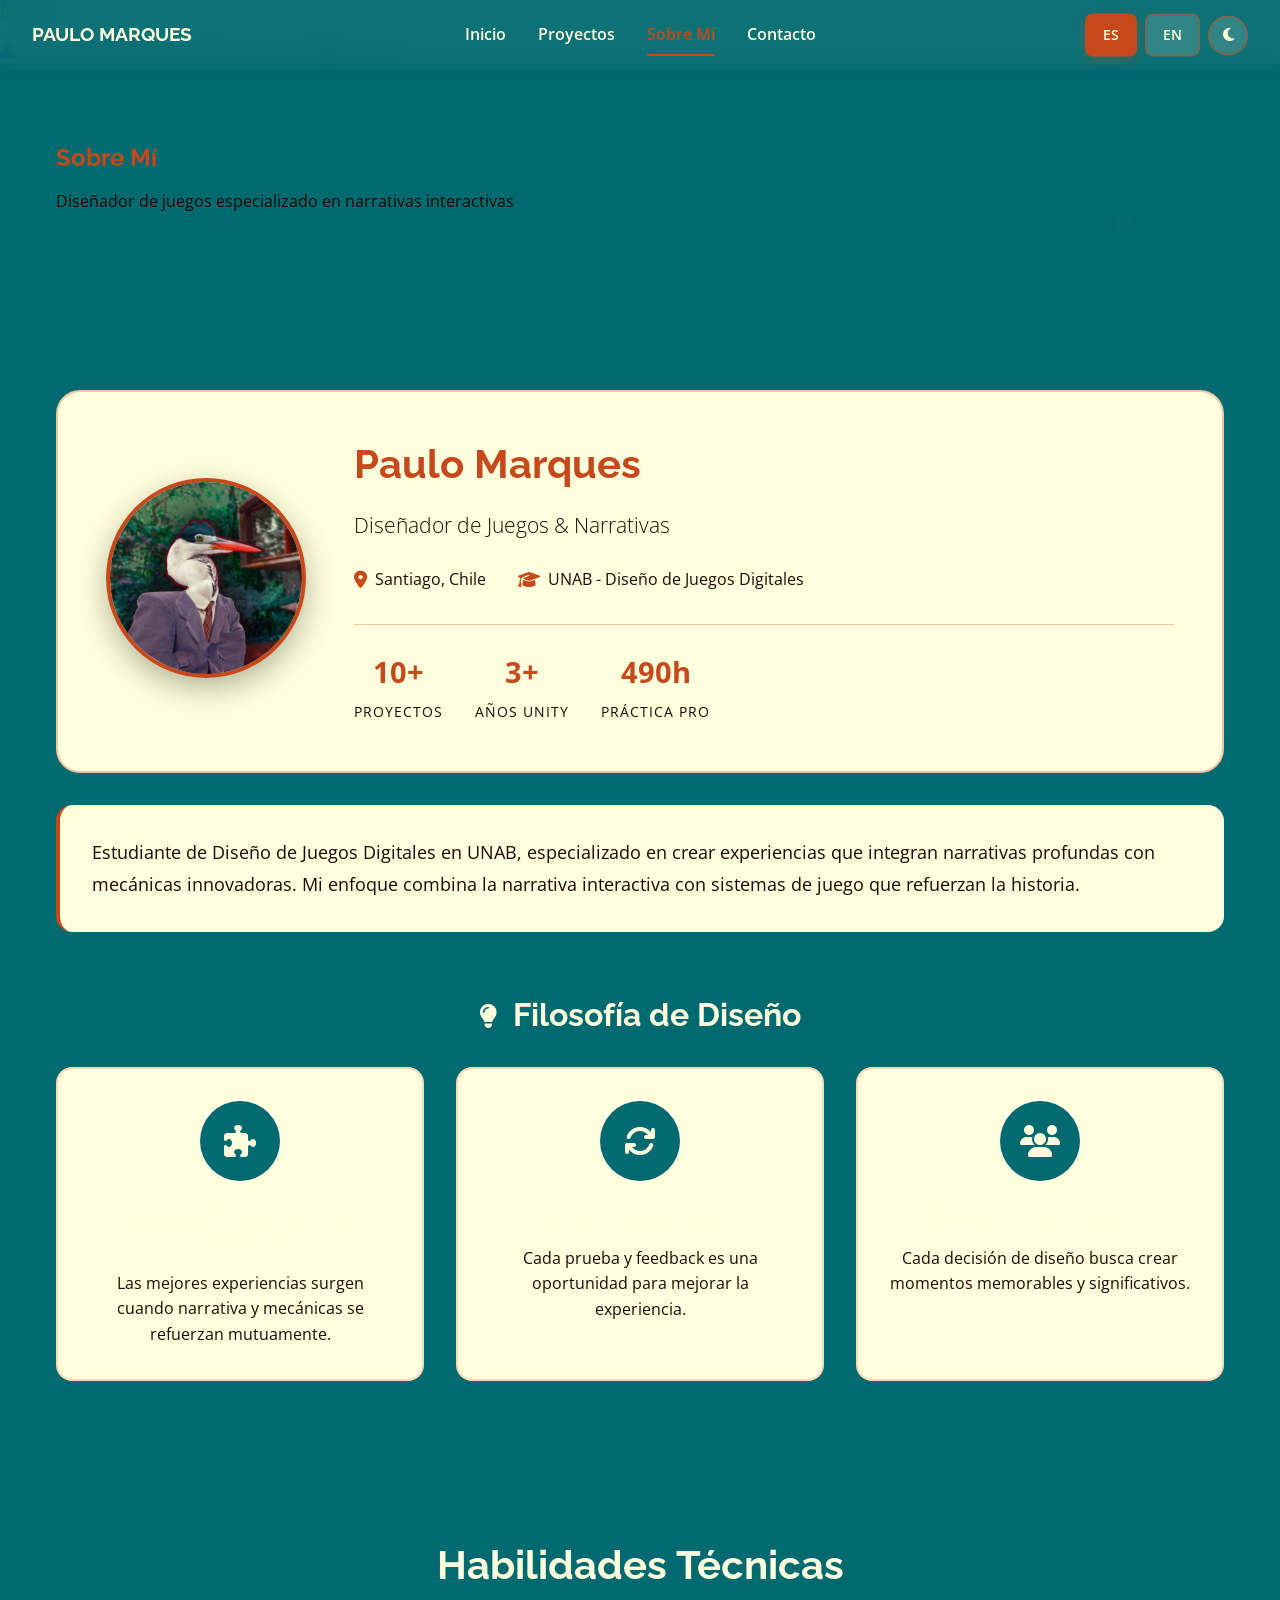
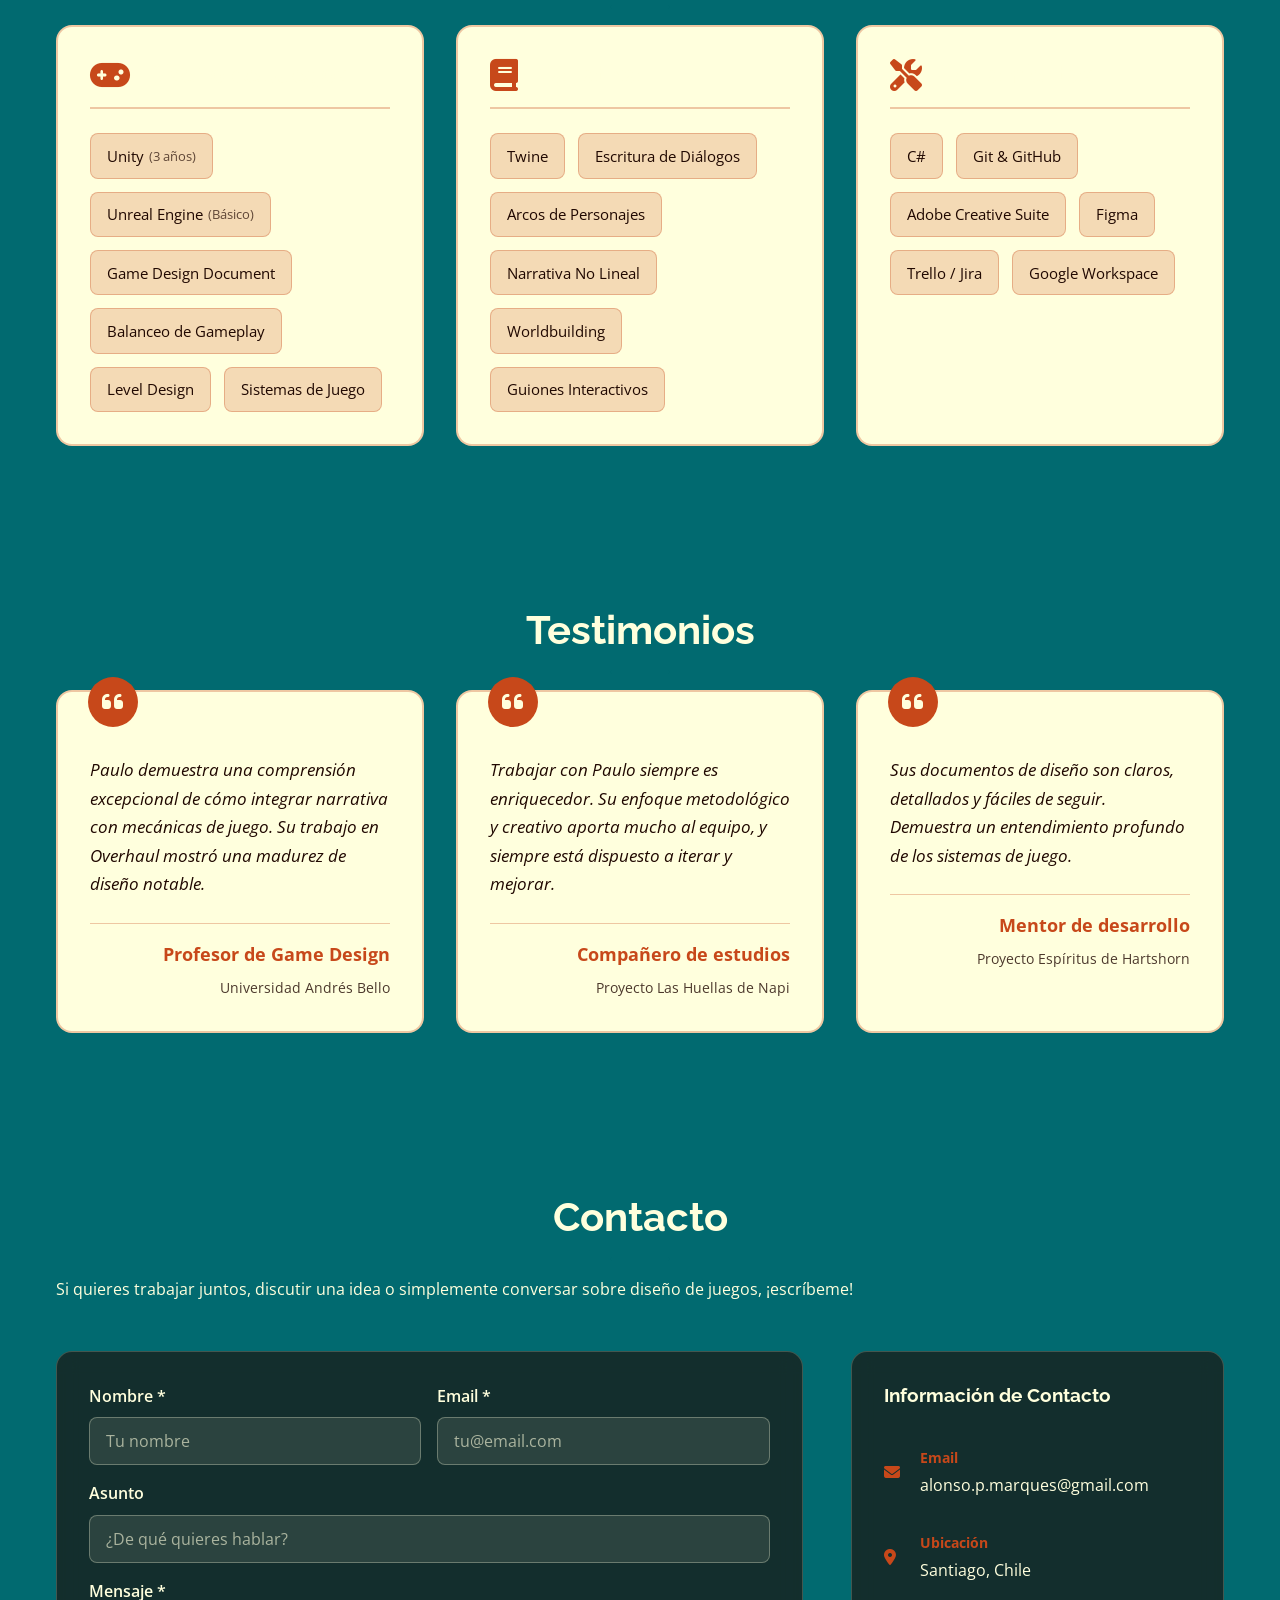
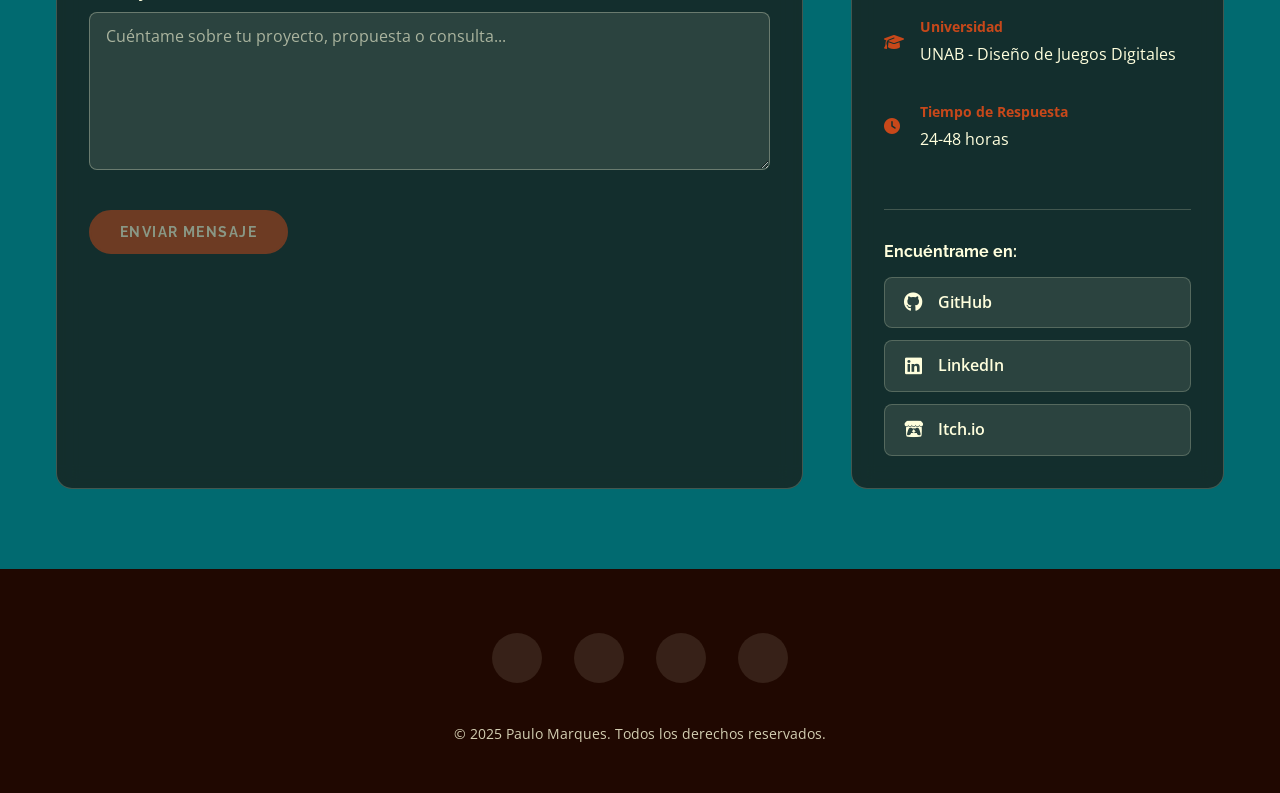
==== commit 25914a9b: "ültimos cambios olvidados" ====
--- a/about.html
+++ b/about.html
@@ -45,10 +45,16 @@
         <a href="#contacto">Contacto</a>
       </nav>
       
-      <!-- Language Switcher -->
-      <div class="language-switcher">
-        <a href="about.html" class="lang-btn active" aria-label="Español">ES</a>
-        <a href="en-about.html" class="lang-btn" aria-label="English">EN</a>
+      <!-- Header Controls -->
+      <div class="header-controls">
+        <div class="language-switcher">
+          <a href="about.html" class="lang-btn active" aria-label="Español">ES</a>
+          <a href="en-about.html" class="lang-btn" aria-label="English">EN</a>
+        </div>
+        <button class="theme-toggle" type="button" data-label-light="Cambiar a modo oscuro"
+          data-label-dark="Cambiar a modo claro" aria-label="Cambiar tema" title="Cambiar tema">
+          <i class="fas fa-moon" aria-hidden="true"></i>
+        </button>
       </div>
       
       <button class="mobile-menu-toggle" aria-expanded="false" aria-label="Abrir menú de navegación">
--- a/assets/css/main.css
+++ b/assets/css/main.css
@@ -3,22 +3,31 @@
 ============================== */
 :root {
   /* Paleta de colores */
-  --primary-color: #21585A;
-  --secondary-color: #56475D;
-  --accent-color: #90403E;
-  --dark-bg: #0A241A;
-  --light-bg: #EAE8D8;
+  --primary-color: #016A70;
+  --secondary-color: #91C76D;
+  --accent-color: #C7481A;
+  --dark-bg: #200801;
+  --light-bg: #FFFFDD;
   
   /* Textos */
-  --text-color: #EAE8D8;
-  --text-dark: #0A241A;
-  --text-light: #EAE8D8;
-  --heading-color: #90403E;
+  --text-color: #FFFFDD;
+  --text-dark: #200801;
+  --text-light: #FFFFDD;
+  --heading-color: #C7481A;
+  --text-muted: #200801;
   
   /* Estados */
-  --error-color: #90403E;
-  --success-color: #21585A;
-  --warning-color: #56475D;
+  --error-color: #C7481A;
+  --success-color: #016A70;
+  --warning-color: #91C76D;
+
+  /* UI */
+  --header-bg: rgba(1, 106, 112, 0.95);
+  --header-bg-scrolled: rgba(1, 106, 112, 0.98);
+  --menu-bg: rgba(1, 106, 112, 0.98);
+  --lang-bg: rgba(255, 255, 221, 0.15);
+  --lang-bg-hover: rgba(255, 255, 221, 0.25);
+  --lang-border: rgba(199, 72, 26, 0.45);
   
   /* Sombras */
   --shadow-light: 0 2px 10px rgba(0, 0, 0, 0.05);
@@ -45,6 +54,31 @@
   --z-modal: 1001;
 }
 
+body[data-theme="dark"] {
+  --primary-color: #016A70;
+  --secondary-color: #91C76D;
+  --accent-color: #C7481A;
+  --dark-bg: #200801;
+  --light-bg: #200801;
+
+  --text-color: #FFFFDD;
+  --text-dark: #FFFFDD;
+  --text-light: #FFFFDD;
+  --heading-color: #91C76D;
+  --text-muted: #E4D7B2;
+
+  --error-color: #C7481A;
+  --success-color: #91C76D;
+  --warning-color: #016A70;
+
+  --header-bg: rgba(18, 4, 0, 0.95);
+  --header-bg-scrolled: rgba(18, 4, 0, 0.98);
+  --menu-bg: rgba(18, 4, 0, 0.98);
+  --lang-bg: rgba(255, 255, 221, 0.12);
+  --lang-bg-hover: rgba(255, 255, 221, 0.2);
+  --lang-border: rgba(145, 199, 109, 0.45);
+}
+
 @media (prefers-reduced-motion: reduce) {
   :root {
     --transition: none;
@@ -121,7 +155,7 @@
 
 .section-subtitle {
   text-align: center;
-  color: #666;
+  color: var(--text-muted);
   font-size: 1.1rem;
   margin-bottom: var(--spacing-lg);
 }
@@ -149,11 +183,20 @@
   color: var(--text-light);
 }
 
+.wrapper.style1 h2.major,
+.wrapper.style1 h3,
+.wrapper.style1 h4 {
+  color: var(--text-light);
+}
+
 .wrapper.style2 {
   background: var(--primary-color);
   color: var(--text-light);
 }
 
+.wrapper.style2 h2.major,
+.wrapper.style2 h3,
+.wrapper.style2 h4,
 .wrapper.style2 h2, 
 .wrapper.style2 p, 
 .wrapper.style2 .section-subtitle {
@@ -165,6 +208,9 @@
   color: var(--text-light);
 }
 
+.wrapper.style3 h2.major,
+.wrapper.style3 h3,
+.wrapper.style3 h4,
 .wrapper.style3 h2,
 .wrapper.style3 p,
 .wrapper.style3 .section-subtitle {
@@ -172,10 +218,13 @@
 }
 
 .wrapper.style4 {
-  background: linear-gradient(135deg, var(--dark-bg), var(--primary-color));
-  color: var(--text-light);
-}
-
+  background: #016A70;
+  color: var(--text-light);
+}
+
+.wrapper.style4 h2.major,
+.wrapper.style4 h3,
+.wrapper.style4 h4,
 .wrapper.style4 h2, 
 .wrapper.style4 p {
   color: var(--text-light);
@@ -195,7 +244,7 @@
   width: 100%;
   top: 0;
   left: 0;
-  background: rgba(31, 77, 91, 0.95);
+  background: var(--header-bg);
   backdrop-filter: blur(10px);
   -webkit-backdrop-filter: blur(10px);
   z-index: var(--z-header);
@@ -209,7 +258,7 @@
 }
 
 #header.scrolled {
-  background: rgba(31, 77, 91, 0.98);
+  background: var(--header-bg-scrolled);
   box-shadow: var(--shadow-medium);
 }
 
@@ -293,7 +342,7 @@
   top: 70px;
   left: 0;
   width: 100%;
-  background: rgba(31, 77, 91, 0.98);
+  background: var(--menu-bg);
   backdrop-filter: blur(10px);
   z-index: var(--z-mobile-menu);
   padding: 1rem 2rem;
@@ -307,7 +356,7 @@
   color: var(--text-color);
   font-weight: 600;
   padding: 0.5rem 0;
-  border-bottom: 1px solid rgba(219, 233, 209, 0.2);
+  border-bottom: 1px solid rgba(255, 255, 221, 0.2);
   transition: color var(--transition);
 }
 
@@ -317,20 +366,27 @@
   color: var(--accent-color);
 }
 
-/* Language Switcher */
-.language-switcher {
+/* Header Controls */
+.header-controls {
   position: absolute;
   right: 2rem;
   top: 50%;
   transform: translateY(-50%);
   display: flex;
+  align-items: center;
   gap: 0.5rem;
   z-index: 10;
 }
 
+/* Language Switcher */
+.language-switcher {
+  display: flex;
+  gap: 0.5rem;
+}
+
 .lang-btn {
-  background: rgba(33, 88, 90, 0.2);
-  border: 2px solid rgba(144, 64, 62, 0.4);
+  background: var(--lang-bg);
+  border: 2px solid var(--lang-border);
   color: var(--text-color);
   padding: 0.5rem 1rem;
   border-radius: 8px;
@@ -343,18 +399,45 @@
 }
 
 .lang-btn:hover {
-  background: rgba(33, 88, 90, 0.3);
+  background: var(--lang-bg-hover);
   border-color: var(--accent-color);
   color: var(--accent-color);
   transform: translateY(-2px);
-  box-shadow: 0 4px 12px rgba(144, 64, 62, 0.2);
+  box-shadow: 0 4px 12px rgba(199, 72, 26, 0.2);
 }
 
 .lang-btn.active {
   background: var(--accent-color);
   border-color: var(--accent-color);
   color: var(--text-light);
-  box-shadow: 0 4px 12px rgba(144, 64, 62, 0.3);
+  box-shadow: 0 4px 12px rgba(199, 72, 26, 0.3);
+}
+
+.theme-toggle {
+  width: 2.5rem;
+  height: 2.5rem;
+  border-radius: 50%;
+  border: 2px solid var(--lang-border);
+  background: var(--lang-bg);
+  color: var(--text-color);
+  display: inline-flex;
+  align-items: center;
+  justify-content: center;
+  cursor: pointer;
+  transition: all var(--transition);
+}
+
+.theme-toggle:hover,
+.theme-toggle:focus {
+  background: var(--lang-bg-hover);
+  border-color: var(--accent-color);
+  color: var(--accent-color);
+  transform: translateY(-2px);
+  outline: none;
+}
+
+.theme-toggle i {
+  font-size: 0.95rem;
 }
 
 /* ==============================
@@ -365,7 +448,7 @@
   align-items: center;
   justify-content: center;
   min-height: 100vh;
-  background: linear-gradient(135deg, var(--primary-color), var(--secondary-color));
+  background: #016A70;
   color: var(--text-light);
   position: relative;
   overflow: hidden;
@@ -403,8 +486,7 @@
   content: '';
   position: absolute;
   inset: 0;
-  background: linear-gradient(135deg, rgba(33, 88, 90, 0.7), rgba(86, 71, 93, 0.6));
-  z-index: 2;
+  background: #016A70;
 }
 
 #banner .inner {
@@ -414,14 +496,14 @@
 }
 
 .hero-glass-card {
-  background: rgba(234, 232, 216, 0.1);
+  background: rgba(255, 255, 221, 0.1);
   backdrop-filter: blur(20px);
   border-radius: 30px;
   padding: var(--spacing-lg);
-  border: 1px solid rgba(234, 232, 216, 0.2);
+  border: 1px solid rgba(255, 255, 221, 0.2);
   box-shadow: 
-    0 8px 32px 0 rgba(10, 36, 26, 0.3),
-    inset 0 1px 0 0 rgba(255, 255, 255, 0.1);
+    0 8px 32px 0 rgba(32, 8, 1, 0.3),
+    inset 0 1px 0 0 rgba(255, 255, 221, 0.1);
   display: flex;
   flex-wrap: wrap;
   gap: var(--spacing-lg);
@@ -435,8 +517,8 @@
 .hero-glass-card:hover {
   transform: translateY(-5px);
   box-shadow: 
-    0 12px 40px 0 rgba(10, 36, 26, 0.4),
-    inset 0 1px 0 0 rgba(255, 255, 255, 0.15);
+    0 12px 40px 0 rgba(32, 8, 1, 0.4),
+    inset 0 1px 0 0 rgba(255, 255, 221, 0.15);
 }
 
 .hero-content {
@@ -463,7 +545,7 @@
   border: 5px solid var(--accent-color);
   object-fit: cover;
   transition: transform var(--transition-slow);
-  box-shadow: 0 10px 30px rgba(144, 64, 62, 0.3);
+  box-shadow: 0 10px 30px rgba(199, 72, 26, 0.3);
 }
 
 .profile-pic:hover {
@@ -523,7 +605,7 @@
 
 .scroll-indicator:hover,
 .scroll-indicator:focus {
-  background: rgba(255, 255, 255, 0.1);
+  background: rgba(255, 255, 221, 0.1);
   outline: none;
 }
 
@@ -566,7 +648,7 @@
   background-color: var(--accent-color);
   color: var(--text-light);
   transform: translate3d(0, -3px, 0);
-  box-shadow: 0 10px 25px rgba(97, 154, 144, 0.3);
+  box-shadow: 0 10px 25px rgba(145, 199, 109, 0.3);
   outline: none;
 }
 
@@ -591,7 +673,7 @@
 .button.primary:focus {
   background-color: var(--primary-color);
   border-color: var(--primary-color);
-  box-shadow: 0 10px 25px rgba(31, 77, 91, 0.3);
+  box-shadow: 0 10px 25px rgba(1, 106, 112, 0.3);
 }
 
 .button.with-icon i {
@@ -642,7 +724,7 @@
 .button .ripple {
   position: absolute;
   border-radius: 50%;
-  background: rgba(255, 255, 255, 0.4);
+  background: rgba(145, 199, 109, 0.4);
   transform: scale(0);
   animation: ripple-animation 0.6s linear;
   pointer-events: none;
@@ -773,14 +855,16 @@
 }
 
 .overhaul-card .project-media {
-  overflow: visible;
+  overflow: hidden;
   position: relative;
 }
 
 .overhaul-card .project-thumb {
-  max-width: 100%;
-  max-height: 100%;
-  object-fit: cover;
+  width: 100%;
+  height: 100%;
+  object-fit: contain;
+  object-position: center;
+  background: var(--dark-bg);
 }
 
 .overhaul-card .project-header,
@@ -807,17 +891,20 @@
 }
 
 .downgrade-1 {
-  transform: rotate(28deg) translateY(-30px) translateX(16px);  /* Ahora tiene la rotación que tenía carta 3 - más rotación */
+  transform: rotate(10deg) translateY(-30px) translateX(-20px);  /* Rotación 10deg, movida a la izquierda */
+  transform-origin: 50% 90%;  /* Ancla de rotación casi en la base */
   z-index: -1;
 }
 
 .downgrade-2 {
-  transform: rotate(24deg) translateY(-15px) translateX(8px);  /* Mantiene su rotación intermedia */
+  transform: rotate(5deg) translateY(-15px) translateX(-30px);  /* Rotación 5deg, movida a la izquierda */
+  transform-origin: 50% 90%;  /* Ancla de rotación casi en la base */
   z-index: -2;
 }
 
 .downgrade-3 {
-  transform: rotate(18deg);  /* Ahora tiene la rotación que tenía carta 1 - menos rotación */
+  transform: rotate(0deg) translateX(-40px);  /* Rotación 0deg (recta), movida a la izquierda */
+  transform-origin: 50% 90%;  /* Ancla de rotación casi en la base */
   z-index: -3;
 }
 
@@ -827,15 +914,15 @@
 }
 
 .overhaul-card:hover .downgrade-1 {
-  transform: rotate(32deg) translateY(-28px) translateX(20px);  /* Carta 1 rota MÁS que todas */
+  transform: rotate(15deg) translateY(-28px) translateX(20px);  /* Carta 1 rota a 15 grados */
 }
 
 .overhaul-card:hover .downgrade-2 {
-  transform: rotate(26deg) translateY(-13px) translateX(12px);  /* Carta 2 rota más que carta 3 */
+  transform: rotate(25deg) translateY(-13px) translateX(12px);  /* Carta 2 rota a 25 grados */
 }
 
 .overhaul-card:hover .downgrade-3 {
-  transform: rotate(20deg) translateX(5px);  /* Carta 3 rota menos */
+  transform: rotate(35deg) translateX(5px);  /* Carta 3 rota a 35 grados */
 }
 
 /* Badge de Chile Diseña en esquina superior derecha de la tarjeta completa */
@@ -869,7 +956,7 @@
 
 .playme-media img {
   object-fit: contain;
-  background-color: rgba(31, 77, 91, 0.3);
+  background-color: rgba(1, 106, 112, 0.3);
 }
 
 
@@ -935,7 +1022,7 @@
 }
 
 .role-tag {
-  background: linear-gradient(135deg, var(--accent-color), var(--secondary-color));
+  background: #016A70;
   color: var(--text-light);
   padding: 0.4rem 1rem;
   border-radius: 25px;
@@ -955,6 +1042,7 @@
 .project-highlights h4 {
   color: var(--text-light);
   margin-bottom: var(--spacing-sm);
+  margin-top: var(--spacing-md);
   display: flex;
   align-items: center;
   gap: var(--spacing-xs);
@@ -968,7 +1056,7 @@
 
 .project-description li {
   padding: 0.5rem 0;
-  border-bottom: 1px solid rgba(234, 232, 216, 0.2);
+  border-bottom: 1px solid rgba(255, 255, 221, 0.2);
   position: relative;
   padding-left: 1.5rem;
   color: var(--text-light);
@@ -1052,7 +1140,7 @@
   display: none;
   margin-top: var(--spacing-md);
   padding-top: var(--spacing-md);
-  border-top: 2px solid rgba(234, 232, 216, 0.2);
+  border-top: 2px solid rgba(255, 255, 221, 0.2);
 }
 
 .development-process.show {
@@ -1162,7 +1250,7 @@
   font-weight: 800;
   line-height: 1;
   margin-bottom: 0.5rem;
-  color: var(--accent-color);
+  color: var(--text-light);
 }
 
 .highlight-item span {
@@ -1189,7 +1277,7 @@
 .project-overlay {
   position: absolute;
   inset: 0;
-  background: rgba(10, 36, 26, 0.9);
+  background: rgba(32, 8, 1, 0.9);
   display: flex;
   align-items: center;
   justify-content: center;
@@ -1279,7 +1367,7 @@
 
 .skill-bar {
   height: 8px;
-  background: rgba(234, 232, 216, 0.2);
+  background: rgba(255, 255, 221, 0.2);
   border-radius: 4px;
   overflow: hidden;
   position: relative;
@@ -1287,7 +1375,7 @@
 
 .skill-fill {
   height: 100%;
-  background: linear-gradient(90deg, var(--accent-color), var(--primary-color));
+  background: #016A70;
   border-radius: 4px;
   width: 0;
   transition: width 1.5s cubic-bezier(0.25, 0.8, 0.25, 1);
@@ -1298,7 +1386,7 @@
   content: '';
   position: absolute;
   inset: 0;
-  background: linear-gradient(90deg, transparent, rgba(255,255,255,0.3), transparent);
+  background: transparent;
   animation: shimmer 2s infinite;
 }
 
@@ -1467,11 +1555,11 @@
 
 form,
 .contact-info {
-  background: rgba(10, 36, 26, 0.6);
+  background: rgba(32, 8, 1, 0.6);
   backdrop-filter: blur(10px);
   padding: var(--spacing-md);
   border-radius: var(--border-radius);
-  border: 1px solid rgba(234, 232, 216, 0.2);
+  border: 1px solid rgba(255, 255, 221, 0.2);
 }
 
 .fields {
@@ -1500,31 +1588,31 @@
   width: 100%;
   padding: 0.75rem 1rem;
   border-radius: 0.5rem;
-  border: 1px solid rgba(234, 232, 216, 0.3);
+  border: 1px solid rgba(255, 255, 221, 0.3);
   font-family: inherit;
   font-size: 1rem;
-  background: rgba(234, 232, 216, 0.1);
+  background: rgba(255, 255, 221, 0.1);
   color: var(--text-light);
   transition: all var(--transition);
 }
 
 input::placeholder, 
 textarea::placeholder {
-  color: rgba(234, 232, 216, 0.6);
+  color: rgba(255, 255, 221, 0.6);
 }
 
 input:focus, 
 textarea:focus {
   outline: none;
   border-color: var(--accent-color);
-  background: rgba(234, 232, 216, 0.15);
-  box-shadow: 0 0 0 3px rgba(97, 154, 144, 0.3);
+  background: rgba(255, 255, 221, 0.15);
+  box-shadow: 0 0 0 3px rgba(145, 199, 109, 0.3);
 }
 
 input:invalid:not(:focus):not(:placeholder-shown),
 textarea:invalid:not(:focus):not(:placeholder-shown) {
   border-color: var(--error-color);
-  box-shadow: 0 0 0 3px rgba(231, 76, 60, 0.2);
+  box-shadow: 0 0 0 3px rgba(199, 72, 26, 0.2);
 }
 
 input:valid:not(:focus):not(:placeholder-shown),
@@ -1590,7 +1678,7 @@
 .social-links {
   margin-top: var(--spacing-lg);
   padding-top: var(--spacing-md);
-  border-top: 1px solid rgba(255, 255, 255, 0.2);
+  border-top: 1px solid rgba(255, 255, 221, 0.2);
 }
 
 .social-links h4 {
@@ -1610,8 +1698,8 @@
   align-items: center;
   gap: 0.75rem;
   padding: 0.75rem 1rem;
-  background: rgba(234, 232, 216, 0.1);
-  border: 1px solid rgba(234, 232, 216, 0.2);
+  background: rgba(255, 255, 221, 0.1);
+  border: 1px solid rgba(255, 255, 221, 0.2);
   border-radius: 0.5rem;
   text-decoration: none;
   color: var(--text-light);
@@ -1669,7 +1757,7 @@
   transition: all var(--transition);
   padding: 0.5rem;
   border-radius: 50%;
-  background: rgba(234, 232, 216, 0.1);
+  background: rgba(255, 255, 221, 0.1);
   display: inline-flex;
   align-items: center;
   justify-content: center;
@@ -1681,7 +1769,7 @@
 #footer .icons a:hover,
 #footer .icons a:focus {
   color: var(--accent-color);
-  background: rgba(234, 232, 216, 0.2);
+  background: rgba(255, 255, 221, 0.2);
   transform: translateY(-3px);
   outline: none;
 }
@@ -1741,12 +1829,49 @@
   transform: translateX(30px);
 }
 
+.project-card.slide-up,
+.project-card-detailed.slide-up,
+.improved-project.slide-up,
+.project-card.slide-left,
+.project-card-detailed.slide-left,
+.improved-project.slide-left,
+.project-card.slide-right,
+.project-card-detailed.slide-right,
+.improved-project.slide-right {
+  opacity: 0;
+  transform: translateY(55px) scale(0.95);
+  filter: blur(6px);
+  transition:
+    opacity 0.75s ease,
+    transform 0.9s cubic-bezier(0.16, 1, 0.3, 1),
+    filter 0.75s ease,
+    box-shadow 0.9s ease;
+  will-change: transform, opacity, filter;
+}
+
 .fade-in.in-view,
 .slide-up.in-view,
 .slide-left.in-view,
 .slide-right.in-view {
   opacity: 1;
   transform: translate(0, 0);
+}
+
+.project-card.in-view,
+.project-card-detailed.in-view,
+.improved-project.in-view {
+  filter: blur(0);
+  transform: translate(0, 0) scale(1);
+  animation: card-reveal 0.85s cubic-bezier(0.16, 1, 0.3, 1);
+}
+
+@keyframes card-reveal {
+  0% {
+    box-shadow: 0 24px 50px rgba(0, 0, 0, 0.28);
+  }
+  100% {
+    box-shadow: var(--shadow-light);
+  }
 }
 
 /* ==============================
@@ -1859,6 +1984,10 @@
   }
 
   .language-switcher {
+    gap: 0.3rem;
+  }
+
+  .header-controls {
     right: 4rem;
     gap: 0.3rem;
   }
@@ -1866,6 +1995,11 @@
   .lang-btn {
     padding: 0.3rem 0.6rem;
     font-size: 0.75rem;
+  }
+
+  .theme-toggle {
+    width: 2.1rem;
+    height: 2.1rem;
   }
 
   .hero-content,
@@ -2189,11 +2323,11 @@
 
 /* ====== BANNER SIN TARJETA ====== */
 #banner {
-  background: linear-gradient(135deg, #21585A, #2c6169); /* Colores más similares */
+  background: #016A70;
 }
 
 .page-hero {
-  background: linear-gradient(135deg, #21585A, #2c6169); /* Colores más similares */
+  background: #016A70;
 }
 
 /* Eliminar glassmorphism card */
@@ -2222,7 +2356,7 @@
   width: 250px;
   height: 250px;
   border: 6px solid var(--accent-color);
-  box-shadow: 0 15px 40px rgba(144, 64, 62, 0.4);
+  box-shadow: 0 15px 40px rgba(199, 72, 26, 0.4);
 }
 
 .hero-content-clean h2 {
@@ -2270,7 +2404,7 @@
   font-size: 2rem;
   animation: bounce 2s infinite;
   cursor: pointer;
-  background: rgba(144, 64, 62, 0.3);
+  background: rgba(199, 72, 26, 0.3);
   border: none;
   padding: 1rem;
   border-radius: 50%;
@@ -2410,7 +2544,7 @@
 }
 
 .skill-badge {
-  background: linear-gradient(135deg, var(--accent-color), var(--primary-color));
+  background: #016A70;
   color: var(--text-light);
   padding: 0.6rem 1.2rem;
   border-radius: 25px;
@@ -2425,7 +2559,7 @@
 
 .skill-badge:hover {
   transform: translateY(-3px) scale(1.05);
-  box-shadow: 0 5px 15px rgba(144, 64, 62, 0.3);
+  box-shadow: 0 5px 15px rgba(199, 72, 26, 0.3);
 }
 
 .skill-badge i {
@@ -2508,7 +2642,7 @@
   align-items: center;
   gap: 3rem;
   background: var(--light-bg);
-  border: 2px solid rgba(144, 64, 62, 0.3);
+  border: 2px solid rgba(199, 72, 26, 0.3);
   border-radius: 1.5rem;
   padding: 3rem;
   margin-bottom: 2rem;
@@ -2568,7 +2702,7 @@
   gap: 2rem;
   margin-top: 2rem;
   padding-top: 1.5rem;
-  border-top: 1px solid rgba(144, 64, 62, 0.3);
+  border-top: 1px solid rgba(199, 72, 26, 0.3);
 }
 
 .stat-inline {
@@ -2612,10 +2746,12 @@
 .philosophy-section h3 {
   font-size: 2rem;
   margin-bottom: 2rem;
-  color: var(--accent-color);
+  color: var(--text-light);
   display: flex;
   align-items: center;
   gap: 1rem;
+  text-align: center;
+  justify-content: center;
 }
 
 .philosophy-section h3 i {
@@ -2630,7 +2766,7 @@
 
 .philosophy-card {
   background: var(--light-bg);
-  border: 2px solid rgba(144, 64, 62, 0.2);
+  border: 2px solid rgba(199, 72, 26, 0.2);
   border-radius: 1rem;
   padding: 2rem;
   text-align: center;
@@ -2640,7 +2776,7 @@
 .philosophy-card:hover {
   transform: translateY(-5px);
   border-color: var(--accent-color);
-  box-shadow: 0 10px 30px rgba(144, 64, 62, 0.2);
+  box-shadow: 0 10px 30px rgba(199, 72, 26, 0.2);
 }
 
 .philosophy-icon {
@@ -2650,7 +2786,7 @@
   display: flex;
   align-items: center;
   justify-content: center;
-  background: linear-gradient(135deg, var(--accent-color), var(--primary-color));
+  background: #016A70;
   border-radius: 50%;
   font-size: 2rem;
   color: var(--text-light);
@@ -2678,7 +2814,7 @@
 
 .skill-category-modern {
   background: var(--light-bg);
-  border: 2px solid rgba(144, 64, 62, 0.3);
+  border: 2px solid rgba(199, 72, 26, 0.3);
   border-radius: 1rem;
   padding: 2rem;
   transition: all var(--transition);
@@ -2686,7 +2822,7 @@
 
 .skill-category-modern:hover {
   border-color: var(--accent-color);
-  box-shadow: 0 10px 30px rgba(144, 64, 62, 0.2);
+  box-shadow: 0 10px 30px rgba(199, 72, 26, 0.2);
 }
 
 .skill-header {
@@ -2695,7 +2831,7 @@
   gap: 1rem;
   margin-bottom: 1.5rem;
   padding-bottom: 1rem;
-  border-bottom: 2px solid rgba(144, 64, 62, 0.3);
+  border-bottom: 2px solid rgba(199, 72, 26, 0.3);
 }
 
 .skill-header i {
@@ -2716,12 +2852,12 @@
 }
 
 .skill-tag {
-  background: rgba(144, 64, 62, 0.2);
+  background: rgba(199, 72, 26, 0.2);
   color: var(--text-dark);
   padding: 0.6rem 1rem;
   border-radius: 0.5rem;
   font-size: 0.95rem;
-  border: 1px solid rgba(144, 64, 62, 0.3);
+  border: 1px solid rgba(199, 72, 26, 0.3);
   transition: all var(--transition);
   display: inline-flex;
   align-items: center;
@@ -2729,7 +2865,7 @@
 }
 
 .skill-tag:hover {
-  background: rgba(144, 64, 62, 0.4);
+  background: rgba(199, 72, 26, 0.4);
   border-color: var(--accent-color);
   transform: translateY(-2px);
 }
@@ -2748,7 +2884,7 @@
 
 .testimonial-modern {
   background: var(--light-bg);
-  border: 2px solid rgba(144, 64, 62, 0.3);
+  border: 2px solid rgba(199, 72, 26, 0.3);
   border-radius: 1rem;
   padding: 2rem;
   position: relative;
@@ -2758,7 +2894,7 @@
 .testimonial-modern:hover {
   transform: translateY(-5px);
   border-color: var(--accent-color);
-  box-shadow: 0 10px 30px rgba(144, 64, 62, 0.2);
+  box-shadow: 0 10px 30px rgba(199, 72, 26, 0.2);
 }
 
 .quote-icon {
@@ -2791,7 +2927,7 @@
   flex-direction: column;
   gap: 0.3rem;
   padding-top: 1rem;
-  border-top: 1px solid rgba(144, 64, 62, 0.3);
+  border-top: 1px solid rgba(199, 72, 26, 0.3);
 }
 
 .testimonial-modern .testimonial-author strong {
@@ -2860,4 +2996,87 @@
   .profile-description {
     padding: 1.5rem;
   }
+}
+
+/* ==============================
+   HOME - PROYECTOS DESTACADOS SIMPLE
+============================== */
+#proyectos-destacados .project-featured {
+  display: grid;
+  grid-template-columns: minmax(0, 1.1fr) minmax(0, 1fr);
+  align-items: center;
+  gap: var(--spacing-md);
+  padding: 0;
+  background: transparent;
+  box-shadow: none;
+  border-radius: 0;
+}
+
+#proyectos-destacados .project-featured-info {
+  display: flex;
+  flex-direction: column;
+  gap: var(--spacing-sm);
+}
+
+#proyectos-destacados .project-featured-info h3 {
+  margin: 0;
+}
+
+#proyectos-destacados .project-featured-meta {
+  list-style: none;
+  margin: 0;
+  padding: 0;
+}
+
+#proyectos-destacados .project-featured-meta li {
+  margin-bottom: 0.6rem;
+  padding-bottom: 0.6rem;
+  border-bottom: 1px solid var(--secondary-color);
+  line-height: 1.4;
+}
+
+#proyectos-destacados .project-featured-meta li:last-child {
+  margin-bottom: 0;
+}
+
+#proyectos-destacados .project-featured-image {
+  min-height: 260px;
+  border-radius: calc(var(--border-radius) - 4px);
+  overflow: visible;
+  perspective: 900px;
+  perspective-origin: center center;
+  display: flex;
+  align-items: center;
+  justify-content: center;
+}
+
+#proyectos-destacados .project-featured-image .project-thumb {
+  width: 92%;
+  height: 92%;
+  object-fit: contain;
+  object-position: center;
+  background: var(--dark-bg);
+  border-radius: calc(var(--border-radius) - 4px);
+  will-change: transform;
+  transform-style: preserve-3d;
+  transition: transform 0.12s ease-out, box-shadow 0.12s ease-out;
+}
+
+#proyectos-destacados .project-featured .project-actions {
+  justify-content: flex-start;
+}
+
+@media (max-width: 900px) {
+  #proyectos-destacados .project-featured {
+    grid-template-columns: 1fr;
+  }
+
+  #proyectos-destacados .project-featured-image {
+    min-height: 220px;
+  }
+
+  #proyectos-destacados .project-featured .project-actions {
+    justify-content: center;
+  }
+
 }
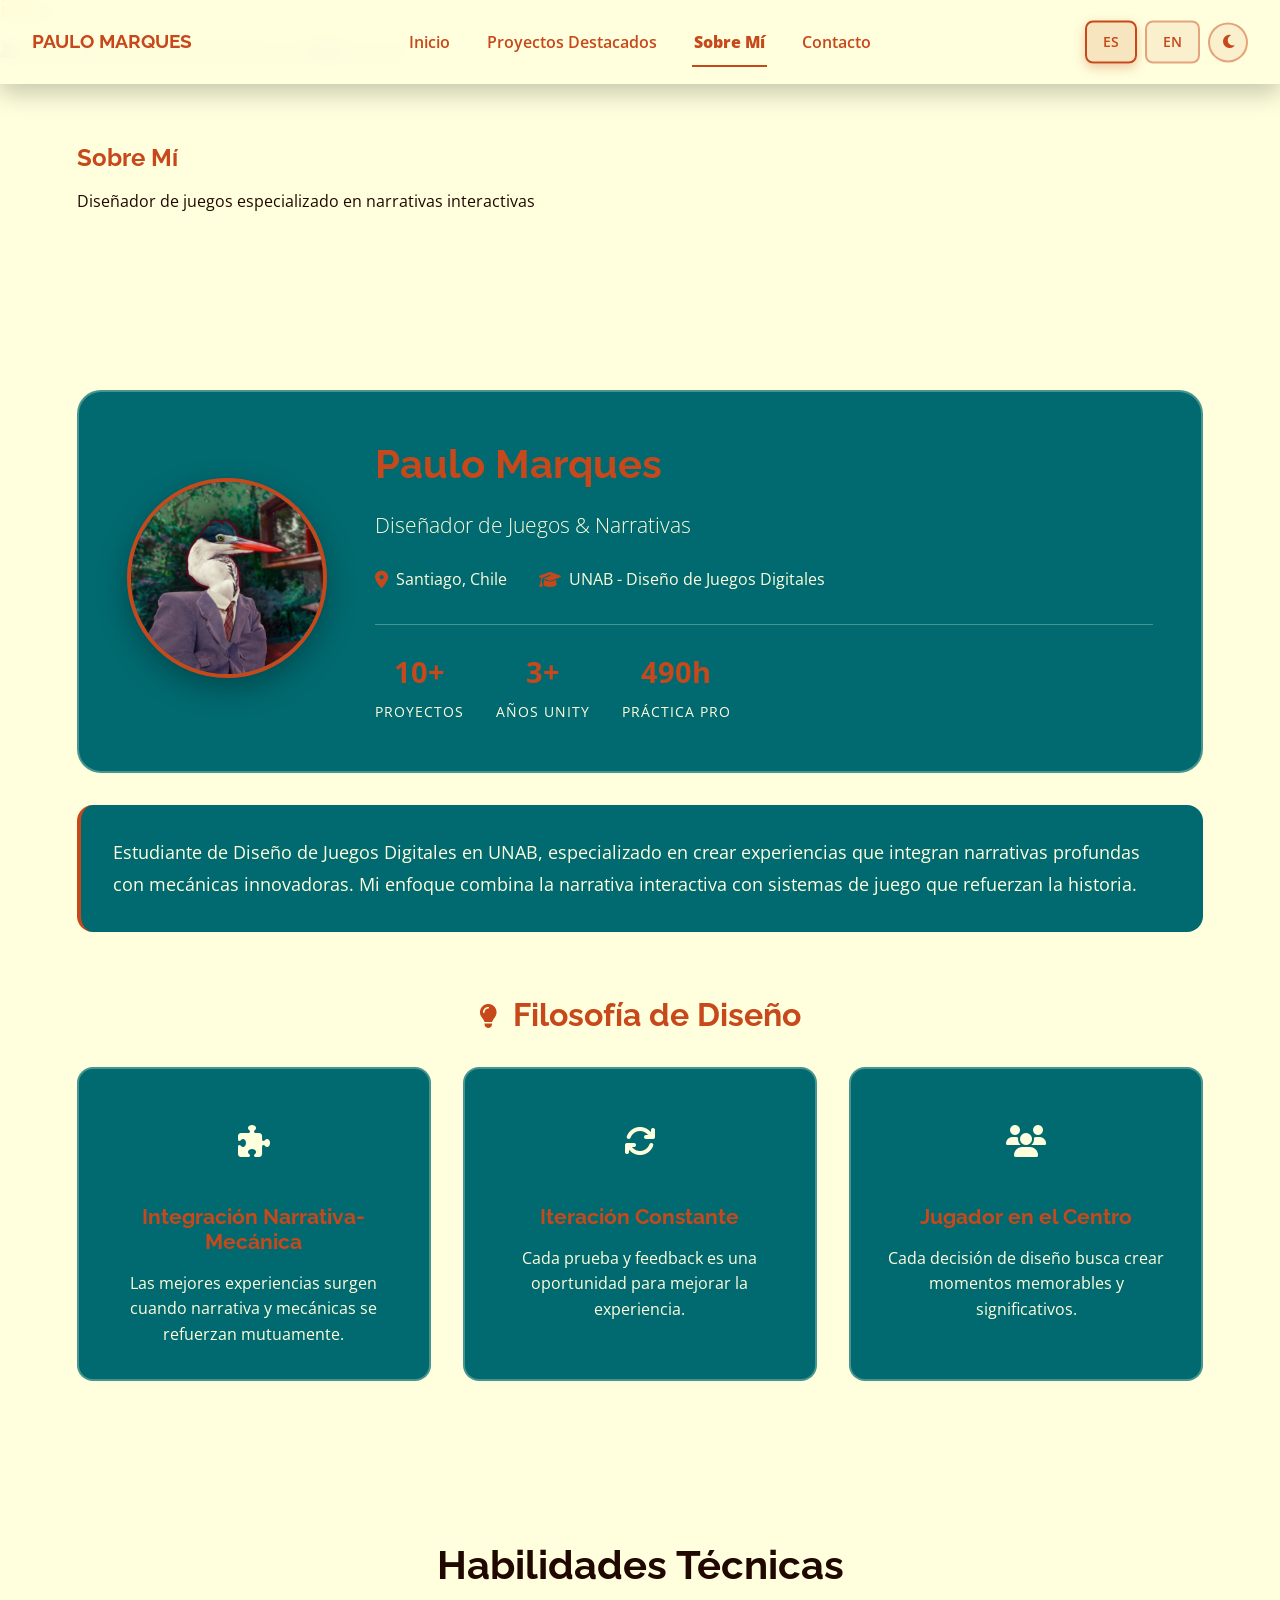
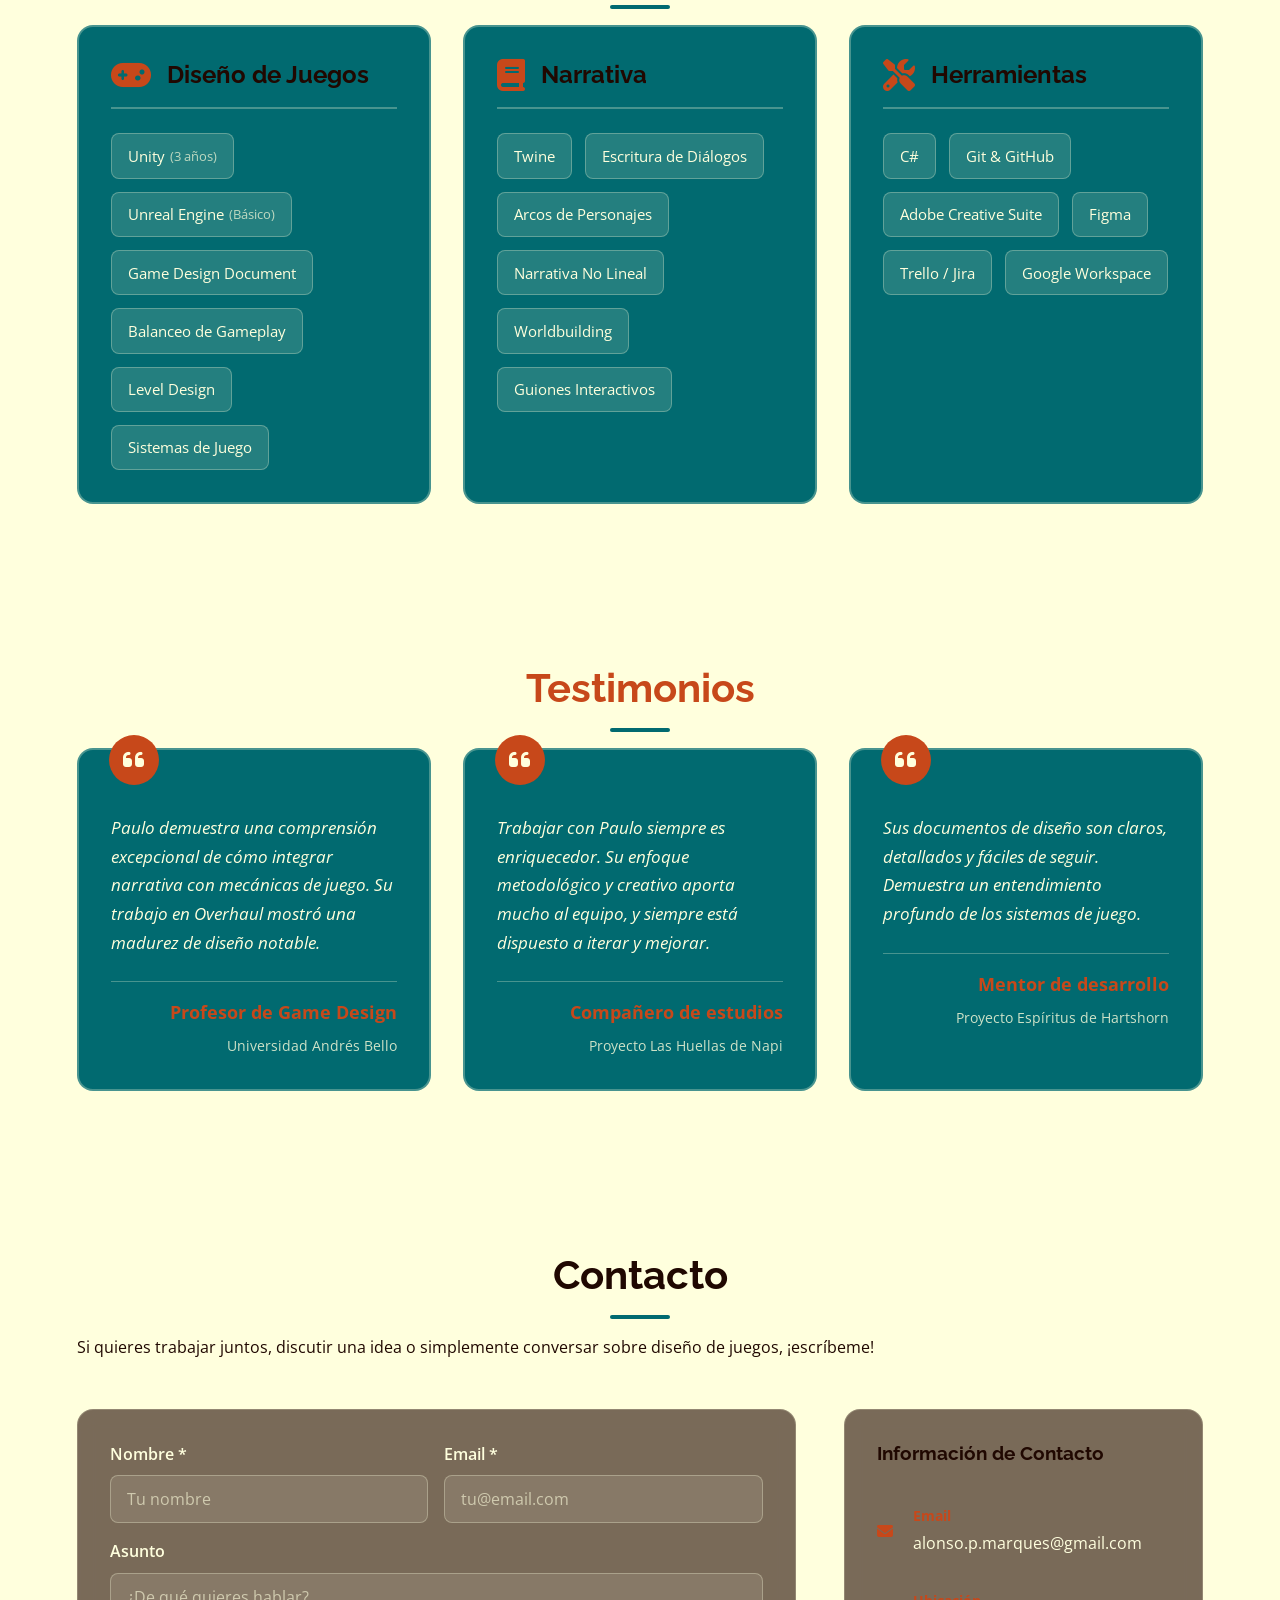
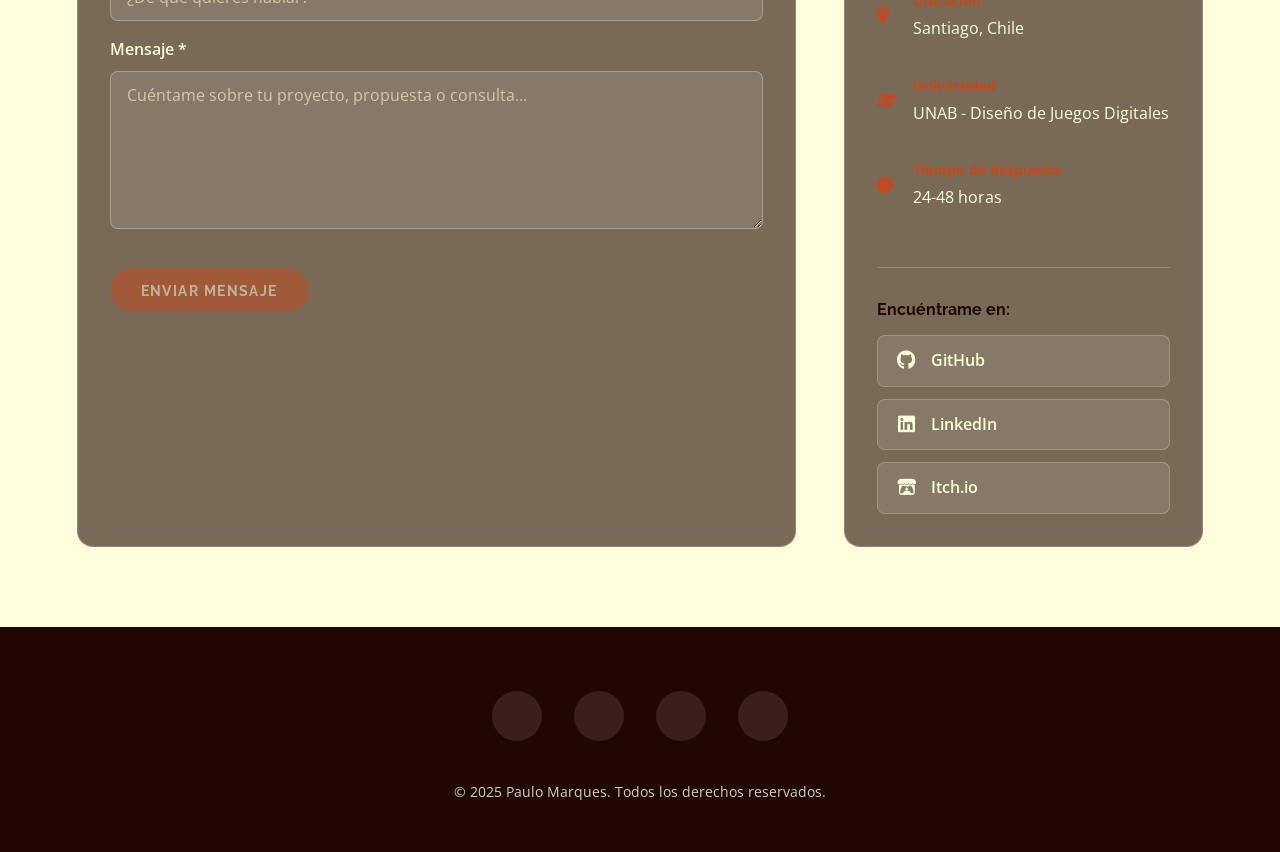
==== commit 4fd9de56: "Updated" ====
--- a/about.html
+++ b/about.html
@@ -40,7 +40,7 @@
       <h1><a href="index.html">PAULO MARQUES</a></h1>
       <nav aria-label="Navegación principal" class="nav-centered">
         <a href="index.html">Inicio</a>
-        <a href="proyectos.html">Proyectos</a>
+        <a href="index.html#proyectos-destacados">Proyectos Destacados</a>
         <a href="about.html" class="active">Sobre Mí</a>
         <a href="#contacto">Contacto</a>
       </nav>
@@ -65,7 +65,7 @@
     <!-- Menú móvil -->
     <nav class="mobile-menu" aria-label="Menú móvil">
       <a href="index.html">Inicio</a>
-      <a href="proyectos.html">Proyectos</a>
+      <a href="index.html#proyectos-destacados">Proyectos Destacados</a>
       <a href="about.html" class="active">Sobre Mí</a>
       <a href="#contacto">Contacto</a>
     </nav>
--- a/assets/css/main.css
+++ b/assets/css/main.css
@@ -10,7 +10,7 @@
   --light-bg: #FFFFDD;
   
   /* Textos */
-  --text-color: #FFFFDD;
+  --text-color: #C7481A;
   --text-dark: #200801;
   --text-light: #FFFFDD;
   --heading-color: #C7481A;
@@ -21,13 +21,22 @@
   --success-color: #016A70;
   --warning-color: #91C76D;
 
+  /* Superficies */
+  --surface-bg: #016A70;
+  --surface-text: #FFFFDD;
+  --surface-border: rgba(255, 255, 221, 0.28);
+  --surface-border-strong: rgba(255, 255, 221, 0.42);
+  --surface-tag-bg: rgba(255, 255, 221, 0.14);
+  --surface-tag-bg-hover: rgba(255, 255, 221, 0.22);
+
   /* UI */
-  --header-bg: rgba(1, 106, 112, 0.95);
-  --header-bg-scrolled: rgba(1, 106, 112, 0.98);
-  --menu-bg: rgba(1, 106, 112, 0.98);
-  --lang-bg: rgba(255, 255, 221, 0.15);
-  --lang-bg-hover: rgba(255, 255, 221, 0.25);
+  --header-bg: rgba(255, 255, 221, 0.96);
+  --header-bg-scrolled: rgba(255, 255, 221, 0.99);
+  --menu-bg: rgba(255, 255, 221, 0.99);
+  --lang-bg: rgba(199, 72, 26, 0.08);
+  --lang-bg-hover: rgba(199, 72, 26, 0.15);
   --lang-border: rgba(199, 72, 26, 0.45);
+  --menu-divider: rgba(199, 72, 26, 0.35);
   
   /* Sombras */
   --shadow-light: 0 2px 10px rgba(0, 0, 0, 0.05);
@@ -48,6 +57,7 @@
   /* Otros */
   --max-width: 1200px;
   --border-radius: 1rem;
+  --header-height: 84px;
   --z-header: 999;
   --z-mobile-menu: 998;
   --z-notification: 1000;
@@ -59,24 +69,32 @@
   --secondary-color: #91C76D;
   --accent-color: #C7481A;
   --dark-bg: #200801;
-  --light-bg: #200801;
+  --light-bg: #016A70;
 
   --text-color: #FFFFDD;
   --text-dark: #FFFFDD;
   --text-light: #FFFFDD;
   --heading-color: #91C76D;
-  --text-muted: #E4D7B2;
+  --text-muted: #FFFFDD;
 
   --error-color: #C7481A;
   --success-color: #91C76D;
   --warning-color: #016A70;
 
-  --header-bg: rgba(18, 4, 0, 0.95);
-  --header-bg-scrolled: rgba(18, 4, 0, 0.98);
-  --menu-bg: rgba(18, 4, 0, 0.98);
+  --surface-bg: #FFFFDD;
+  --surface-text: #200801;
+  --surface-border: rgba(32, 8, 1, 0.18);
+  --surface-border-strong: rgba(32, 8, 1, 0.3);
+  --surface-tag-bg: rgba(1, 106, 112, 0.12);
+  --surface-tag-bg-hover: rgba(1, 106, 112, 0.2);
+
+  --header-bg: rgba(1, 106, 112, 0.95);
+  --header-bg-scrolled: rgba(1, 106, 112, 0.98);
+  --menu-bg: rgba(1, 106, 112, 0.98);
   --lang-bg: rgba(255, 255, 221, 0.12);
   --lang-bg-hover: rgba(255, 255, 221, 0.2);
   --lang-border: rgba(145, 199, 109, 0.45);
+  --menu-divider: rgba(255, 255, 221, 0.25);
 }
 
 @media (prefers-reduced-motion: reduce) {
@@ -121,7 +139,7 @@
 }
 
 html {
-  scroll-padding-top: 80px;
+  scroll-padding-top: 96px;
 }
 
 /* ==============================
@@ -166,12 +184,12 @@
 #page-wrapper {
   width: 100%;
   margin: auto;
-  background: var(--text-color);
+  background: var(--light-bg);
   box-shadow: var(--shadow-light);
 }
 
 section {
-  padding: var(--spacing-xl) var(--spacing-md);
+  padding: var(--spacing-xl) clamp(1.5rem, 4vw, 4rem);
 }
 
 .wrapper {
@@ -179,19 +197,19 @@
 }
 
 .wrapper.style1 {
-  background: var(--primary-color);
-  color: var(--text-light);
+  background: var(--light-bg);
+  color: var(--text-dark);
 }
 
 .wrapper.style1 h2.major,
 .wrapper.style1 h3,
 .wrapper.style1 h4 {
-  color: var(--text-light);
+  color: var(--heading-color);
 }
 
 .wrapper.style2 {
-  background: var(--primary-color);
-  color: var(--text-light);
+  background: var(--light-bg);
+  color: var(--text-dark);
 }
 
 .wrapper.style2 h2.major,
@@ -200,12 +218,12 @@
 .wrapper.style2 h2, 
 .wrapper.style2 p, 
 .wrapper.style2 .section-subtitle {
-  color: var(--text-light);
+  color: var(--text-dark);
 }
 
 .wrapper.style3 {
-  background: var(--secondary-color);
-  color: var(--text-light);
+  background: var(--light-bg);
+  color: var(--text-dark);
 }
 
 .wrapper.style3 h2.major,
@@ -214,12 +232,12 @@
 .wrapper.style3 h2,
 .wrapper.style3 p,
 .wrapper.style3 .section-subtitle {
-  color: var(--text-light);
+  color: var(--text-dark);
 }
 
 .wrapper.style4 {
-  background: #016A70;
-  color: var(--text-light);
+  background: var(--light-bg);
+  color: var(--text-dark);
 }
 
 .wrapper.style4 h2.major,
@@ -227,13 +245,13 @@
 .wrapper.style4 h4,
 .wrapper.style4 h2, 
 .wrapper.style4 p {
-  color: var(--text-light);
+  color: var(--text-dark);
 }
 
 .inner {
   max-width: var(--max-width);
   margin: auto;
-  padding: 0 var(--spacing-sm);
+  padding: 0 clamp(1rem, 2vw, 2rem);
 }
 
 /* ==============================
@@ -251,15 +269,15 @@
   display: flex;
   justify-content: space-between;
   align-items: center;
-  padding: 1rem 2rem;
-  box-shadow: var(--shadow-light);
+  padding: 1.1rem 2rem;
+  box-shadow: 0 8px 24px rgba(0, 0, 0, 0.24);
   transition: all var(--transition);
-  min-height: 70px;
+  min-height: var(--header-height);
 }
 
 #header.scrolled {
   background: var(--header-bg-scrolled);
-  box-shadow: var(--shadow-medium);
+  box-shadow: 0 12px 28px rgba(0, 0, 0, 0.3);
 }
 
 #header h1 {
@@ -287,9 +305,10 @@
   text-decoration: none;
   color: var(--text-color);
   font-weight: 600;
+  font-size: 1.02rem;
   position: relative;
   transition: color var(--transition);
-  padding: 0.5rem 0;
+  padding: 0.75rem 0.15rem;
 }
 
 #header nav a::after {
@@ -313,6 +332,7 @@
 #header nav a:focus,
 #header nav a.active {
   color: var(--accent-color);
+  font-weight: 800;
   outline: none;
 }
 
@@ -339,7 +359,7 @@
 .mobile-menu {
   display: none;
   position: fixed;
-  top: 70px;
+  top: var(--header-height);
   left: 0;
   width: 100%;
   background: var(--menu-bg);
@@ -356,7 +376,7 @@
   color: var(--text-color);
   font-weight: 600;
   padding: 0.5rem 0;
-  border-bottom: 1px solid rgba(255, 255, 221, 0.2);
+  border-bottom: 1px solid var(--menu-divider);
   transition: color var(--transition);
 }
 
@@ -364,6 +384,7 @@
 .mobile-menu a:focus,
 .mobile-menu a.active {
   color: var(--accent-color);
+  font-weight: 700;
 }
 
 /* Header Controls */
@@ -413,6 +434,12 @@
   box-shadow: 0 4px 12px rgba(199, 72, 26, 0.3);
 }
 
+body:not([data-theme="dark"]) .lang-btn.active {
+  background: rgba(199, 72, 26, 0.14);
+  border-color: var(--accent-color);
+  color: var(--accent-color);
+}
+
 .theme-toggle {
   width: 2.5rem;
   height: 2.5rem;
@@ -448,8 +475,8 @@
   align-items: center;
   justify-content: center;
   min-height: 100vh;
-  background: #016A70;
-  color: var(--text-light);
+  background: var(--light-bg);
+  color: var(--text-dark);
   position: relative;
   overflow: hidden;
 }
@@ -486,7 +513,8 @@
   content: '';
   position: absolute;
   inset: 0;
-  background: #016A70;
+  background: var(--light-bg);
+  opacity: 0.78;
 }
 
 #banner .inner {
@@ -743,8 +771,8 @@
 .project-card,
 .project-card-detailed,
 .improved-project {
-  background: var(--dark-bg);
-  color: var(--text-light);
+  background: var(--surface-bg);
+  color: var(--surface-text);
   border-radius: var(--border-radius);
   margin-bottom: var(--spacing-lg);
   overflow: hidden;
@@ -766,7 +794,7 @@
   left: 0;
   right: 0;
   bottom: 0;
-  background: var(--dark-bg);
+  background: var(--surface-bg);
   border-radius: var(--border-radius);
   z-index: 0;
 }
@@ -849,7 +877,7 @@
   left: 0;
   right: 0;
   bottom: 0;
-  background: var(--dark-bg);
+  background: var(--surface-bg);
   border-radius: var(--border-radius);
   z-index: 0;
 }
@@ -864,7 +892,7 @@
   height: 100%;
   object-fit: contain;
   object-position: center;
-  background: var(--dark-bg);
+  background: var(--surface-bg);
 }
 
 .overhaul-card .project-header,
@@ -988,7 +1016,7 @@
   flex-wrap: wrap;
   gap: 1rem;
   font-size: 0.85rem;
-  color: var(--accent-color);
+  color: var(--surface-text);
   margin-bottom: var(--spacing-xs);
 }
 
@@ -1002,12 +1030,12 @@
 .improved-project h3 {
   font-size: clamp(1.5rem, 3vw, 1.8rem);
   margin-bottom: var(--spacing-xs);
-  color: var(--text-light);
+  color: var(--surface-text);
 }
 
 .project-summary,
 .improved-project p {
-  color: var(--text-light);
+  color: var(--surface-text);
   font-style: italic;
   margin-bottom: var(--spacing-sm);
   opacity: 0.9;
@@ -1022,8 +1050,8 @@
 }
 
 .role-tag {
-  background: #016A70;
-  color: var(--text-light);
+  background: var(--surface-tag-bg);
+  color: var(--surface-text);
   padding: 0.4rem 1rem;
   border-radius: 25px;
   font-size: 0.75rem;
@@ -1031,6 +1059,7 @@
   text-transform: uppercase;
   letter-spacing: 0.5px;
   white-space: nowrap;
+  border: 1px solid var(--surface-border);
 }
 
 .project-content {
@@ -1971,6 +2000,10 @@
     --spacing-md: 1.5rem;
   }
 
+  :root {
+    --header-height: 76px;
+  }
+
   #header {
     padding: 1rem;
   }
@@ -2079,12 +2112,16 @@
 }
 
 @media (max-width: 600px) {
+  :root {
+    --header-height: 72px;
+  }
+
   section {
-    padding: var(--spacing-md) var(--spacing-sm);
+    padding: var(--spacing-md) var(--spacing-md);
   }
 
   .inner {
-    padding: 0;
+    padding: 0 1rem;
   }
 
   .hero-text h2 {
@@ -2133,6 +2170,11 @@
   :root {
     --spacing-md: 1rem;
     --spacing-sm: 0.5rem;
+  }
+
+  section {
+    padding-left: 1rem;
+    padding-right: 1rem;
   }
 
   .hero-actions .button {
@@ -2323,11 +2365,11 @@
 
 /* ====== BANNER SIN TARJETA ====== */
 #banner {
-  background: #016A70;
+  background: var(--light-bg);
 }
 
 .page-hero {
-  background: #016A70;
+  background: var(--light-bg);
 }
 
 /* Eliminar glassmorphism card */
@@ -2641,8 +2683,8 @@
   display: flex;
   align-items: center;
   gap: 3rem;
-  background: var(--light-bg);
-  border: 2px solid rgba(199, 72, 26, 0.3);
+  background: var(--surface-bg);
+  border: 2px solid var(--surface-border);
   border-radius: 1.5rem;
   padding: 3rem;
   margin-bottom: 2rem;
@@ -2673,7 +2715,7 @@
 
 .profile-role {
   font-size: 1.3rem;
-  color: var(--text-dark);
+  color: var(--surface-text);
   margin-bottom: 1.5rem;
   font-weight: 300;
 }
@@ -2689,7 +2731,7 @@
   display: flex;
   align-items: center;
   gap: 0.5rem;
-  color: var(--text-dark);
+  color: var(--surface-text);
 }
 
 .meta-item i {
@@ -2702,7 +2744,7 @@
   gap: 2rem;
   margin-top: 2rem;
   padding-top: 1.5rem;
-  border-top: 1px solid rgba(199, 72, 26, 0.3);
+  border-top: 1px solid var(--surface-border);
 }
 
 .stat-inline {
@@ -2719,13 +2761,13 @@
 
 .stat-inline span {
   font-size: 0.9rem;
-  color: var(--text-dark);
+  color: var(--surface-text);
   text-transform: uppercase;
   letter-spacing: 1px;
 }
 
 .profile-description {
-  background: var(--light-bg);
+  background: var(--surface-bg);
   padding: 2rem;
   border-radius: 1rem;
   border-left: 4px solid var(--accent-color);
@@ -2734,7 +2776,7 @@
 .profile-description p {
   font-size: 1.1rem;
   line-height: 1.8;
-  color: var(--text-dark);
+  color: var(--surface-text);
   margin: 0;
 }
 
@@ -2765,8 +2807,8 @@
 }
 
 .philosophy-card {
-  background: var(--light-bg);
-  border: 2px solid rgba(199, 72, 26, 0.2);
+  background: var(--surface-bg);
+  border: 2px solid var(--surface-border);
   border-radius: 1rem;
   padding: 2rem;
   text-align: center;
@@ -2775,8 +2817,8 @@
 
 .philosophy-card:hover {
   transform: translateY(-5px);
-  border-color: var(--accent-color);
-  box-shadow: 0 10px 30px rgba(199, 72, 26, 0.2);
+  border-color: var(--surface-border-strong);
+  box-shadow: 0 10px 30px rgba(0, 0, 0, 0.2);
 }
 
 .philosophy-icon {
@@ -2801,7 +2843,7 @@
 .philosophy-card p {
   font-size: 1rem;
   line-height: 1.6;
-  color: var(--text-dark);
+  color: var(--surface-text);
   margin: 0;
 }
 
@@ -2813,16 +2855,16 @@
 }
 
 .skill-category-modern {
-  background: var(--light-bg);
-  border: 2px solid rgba(199, 72, 26, 0.3);
+  background: var(--surface-bg);
+  border: 2px solid var(--surface-border);
   border-radius: 1rem;
   padding: 2rem;
   transition: all var(--transition);
 }
 
 .skill-category-modern:hover {
-  border-color: var(--accent-color);
-  box-shadow: 0 10px 30px rgba(199, 72, 26, 0.2);
+  border-color: var(--surface-border-strong);
+  box-shadow: 0 10px 30px rgba(0, 0, 0, 0.2);
 }
 
 .skill-header {
@@ -2831,7 +2873,7 @@
   gap: 1rem;
   margin-bottom: 1.5rem;
   padding-bottom: 1rem;
-  border-bottom: 2px solid rgba(199, 72, 26, 0.3);
+  border-bottom: 2px solid var(--surface-border);
 }
 
 .skill-header i {
@@ -2852,12 +2894,12 @@
 }
 
 .skill-tag {
-  background: rgba(199, 72, 26, 0.2);
-  color: var(--text-dark);
+  background: var(--surface-tag-bg);
+  color: var(--surface-text);
   padding: 0.6rem 1rem;
   border-radius: 0.5rem;
   font-size: 0.95rem;
-  border: 1px solid rgba(199, 72, 26, 0.3);
+  border: 1px solid var(--surface-border);
   transition: all var(--transition);
   display: inline-flex;
   align-items: center;
@@ -2865,8 +2907,8 @@
 }
 
 .skill-tag:hover {
-  background: rgba(199, 72, 26, 0.4);
-  border-color: var(--accent-color);
+  background: var(--surface-tag-bg-hover);
+  border-color: var(--surface-border-strong);
   transform: translateY(-2px);
 }
 
@@ -2883,8 +2925,8 @@
 }
 
 .testimonial-modern {
-  background: var(--light-bg);
-  border: 2px solid rgba(199, 72, 26, 0.3);
+  background: var(--surface-bg);
+  border: 2px solid var(--surface-border);
   border-radius: 1rem;
   padding: 2rem;
   position: relative;
@@ -2893,8 +2935,8 @@
 
 .testimonial-modern:hover {
   transform: translateY(-5px);
-  border-color: var(--accent-color);
-  box-shadow: 0 10px 30px rgba(199, 72, 26, 0.2);
+  border-color: var(--surface-border-strong);
+  box-shadow: 0 10px 30px rgba(0, 0, 0, 0.2);
 }
 
 .quote-icon {
@@ -2916,7 +2958,7 @@
   margin: 2rem 0 1.5rem;
   font-size: 1.05rem;
   line-height: 1.7;
-  color: var(--text-dark);
+  color: var(--surface-text);
   font-style: italic;
   border: none;
   padding: 0;
@@ -2927,7 +2969,7 @@
   flex-direction: column;
   gap: 0.3rem;
   padding-top: 1rem;
-  border-top: 1px solid rgba(199, 72, 26, 0.3);
+  border-top: 1px solid var(--surface-border);
 }
 
 .testimonial-modern .testimonial-author strong {
@@ -2936,7 +2978,7 @@
 }
 
 .testimonial-modern .testimonial-author span {
-  color: var(--text-dark);
+  color: var(--surface-text);
   font-size: 0.9rem;
 }
 
@@ -3006,10 +3048,11 @@
   grid-template-columns: minmax(0, 1.1fr) minmax(0, 1fr);
   align-items: center;
   gap: var(--spacing-md);
-  padding: 0;
-  background: transparent;
-  box-shadow: none;
-  border-radius: 0;
+  padding: var(--spacing-md);
+  background: #016A70;
+  color: var(--text-light);
+  box-shadow: var(--shadow-medium);
+  border-radius: var(--border-radius);
 }
 
 #proyectos-destacados .project-featured-info {
@@ -3020,6 +3063,7 @@
 
 #proyectos-destacados .project-featured-info h3 {
   margin: 0;
+  color: var(--text-light);
 }
 
 #proyectos-destacados .project-featured-meta {
@@ -3031,7 +3075,7 @@
 #proyectos-destacados .project-featured-meta li {
   margin-bottom: 0.6rem;
   padding-bottom: 0.6rem;
-  border-bottom: 1px solid var(--secondary-color);
+  border-bottom: 1px solid rgba(255, 255, 221, 0.3);
   line-height: 1.4;
 }
 
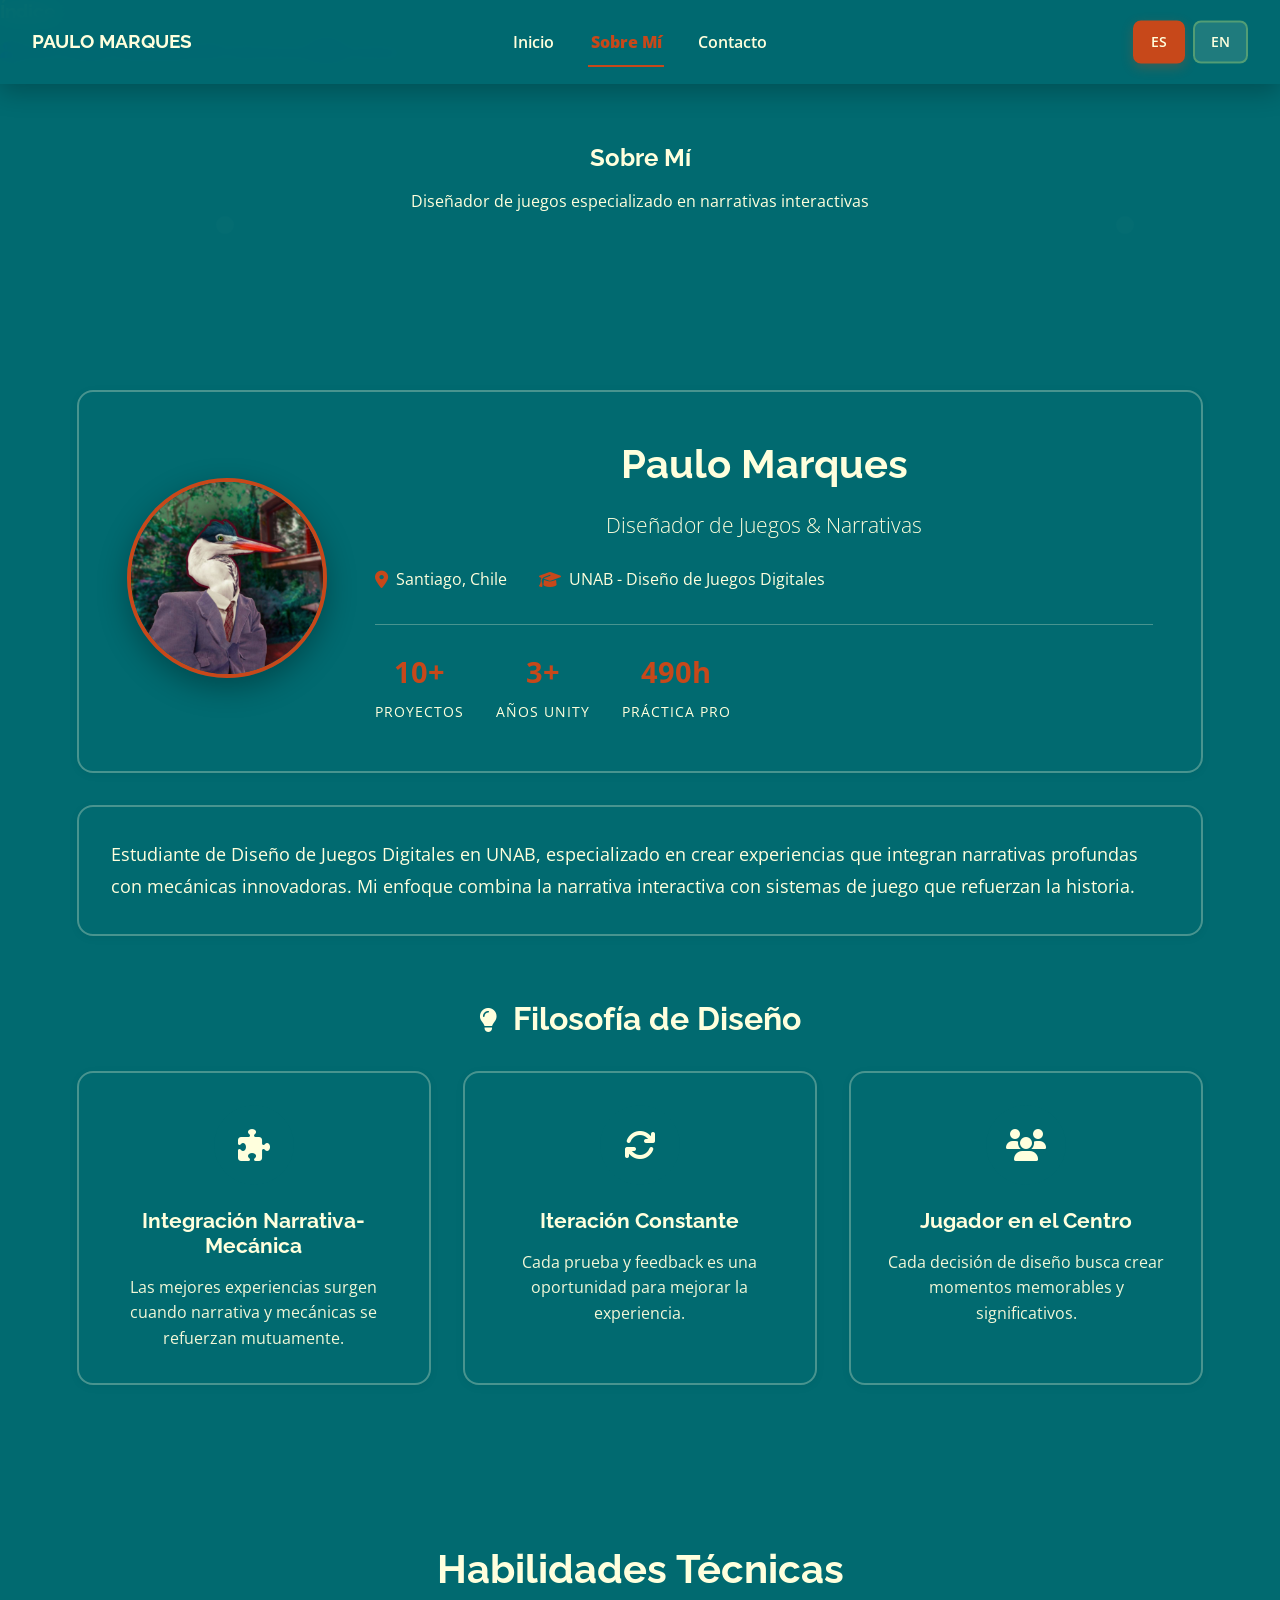
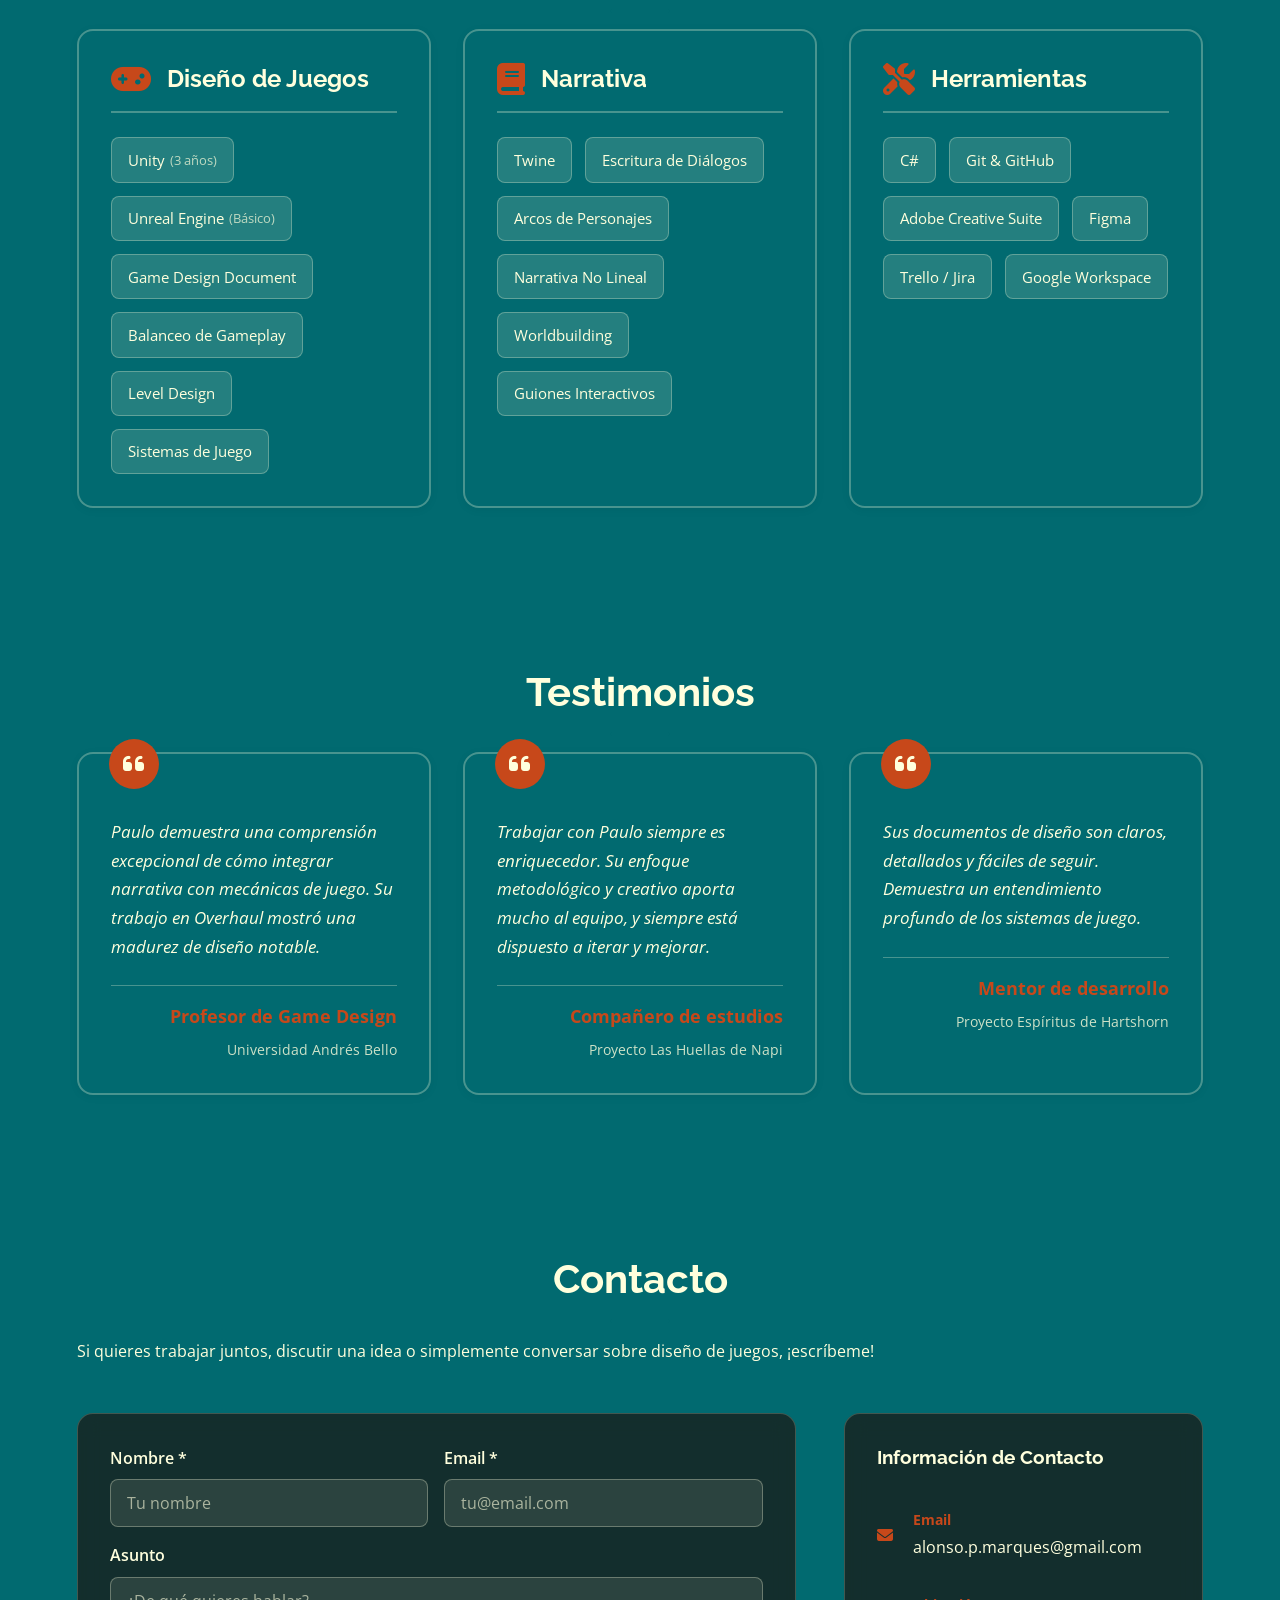
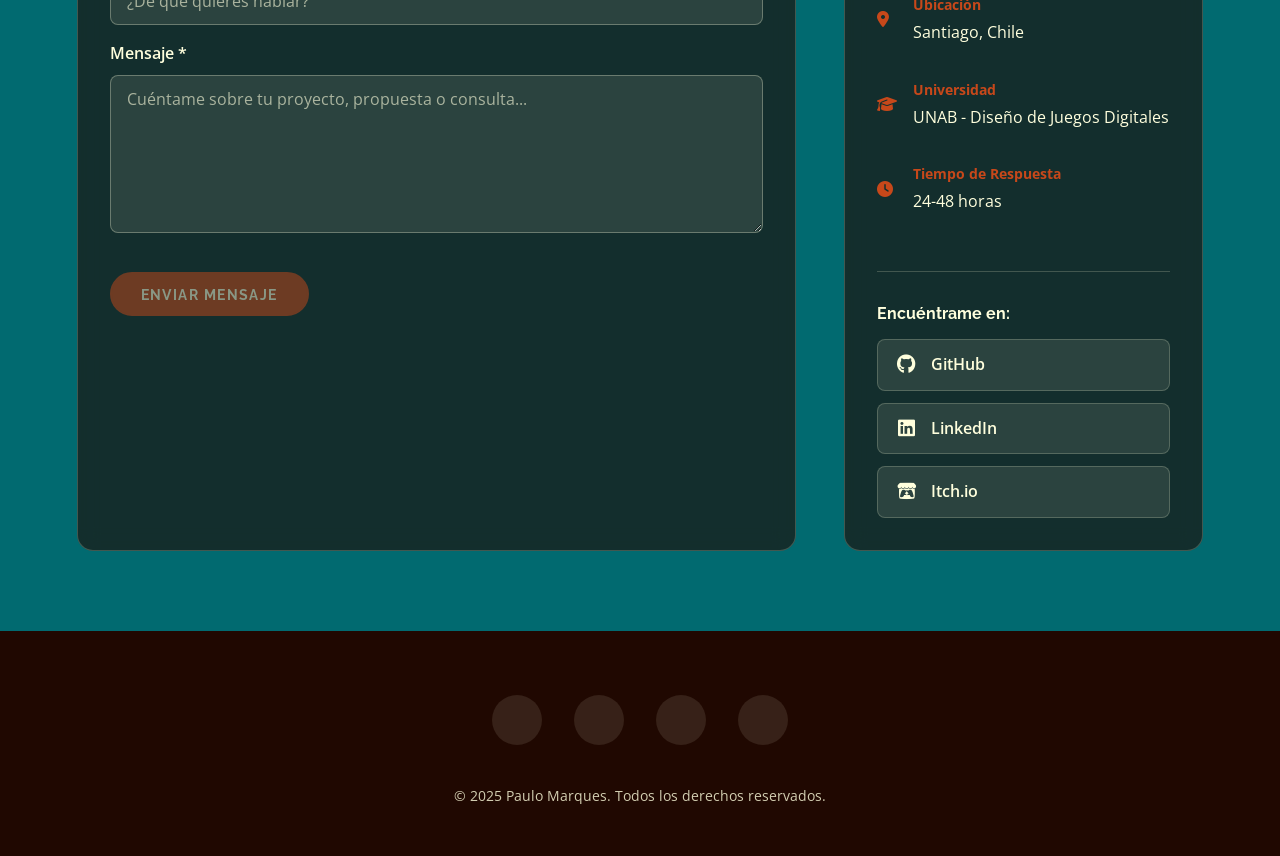
==== commit b2c0176e: "ReFormateo de TOOODO" ====
--- a/about.html
+++ b/about.html
@@ -33,14 +33,13 @@
     rel="stylesheet">
 </head>
 
-<body class="is-preload">
+<body class="is-preload" data-theme="dark">
   <div id="page-wrapper">
     <!-- Header -->
     <header id="header" role="banner">
       <h1><a href="index.html">PAULO MARQUES</a></h1>
       <nav aria-label="Navegación principal" class="nav-centered">
         <a href="index.html">Inicio</a>
-        <a href="index.html#proyectos-destacados">Proyectos Destacados</a>
         <a href="about.html" class="active">Sobre Mí</a>
         <a href="#contacto">Contacto</a>
       </nav>
@@ -51,10 +50,6 @@
           <a href="about.html" class="lang-btn active" aria-label="Español">ES</a>
           <a href="en-about.html" class="lang-btn" aria-label="English">EN</a>
         </div>
-        <button class="theme-toggle" type="button" data-label-light="Cambiar a modo oscuro"
-          data-label-dark="Cambiar a modo claro" aria-label="Cambiar tema" title="Cambiar tema">
-          <i class="fas fa-moon" aria-hidden="true"></i>
-        </button>
       </div>
       
       <button class="mobile-menu-toggle" aria-expanded="false" aria-label="Abrir menú de navegación">
@@ -65,7 +60,6 @@
     <!-- Menú móvil -->
     <nav class="mobile-menu" aria-label="Menú móvil">
       <a href="index.html">Inicio</a>
-      <a href="index.html#proyectos-destacados">Proyectos Destacados</a>
       <a href="about.html" class="active">Sobre Mí</a>
       <a href="#contacto">Contacto</a>
     </nav>
--- a/assets/css/main.css
+++ b/assets/css/main.css
@@ -81,12 +81,12 @@
   --success-color: #91C76D;
   --warning-color: #016A70;
 
-  --surface-bg: #FFFFDD;
-  --surface-text: #200801;
-  --surface-border: rgba(32, 8, 1, 0.18);
-  --surface-border-strong: rgba(32, 8, 1, 0.3);
-  --surface-tag-bg: rgba(1, 106, 112, 0.12);
-  --surface-tag-bg-hover: rgba(1, 106, 112, 0.2);
+  --surface-bg: #016A70;
+  --surface-text: #FFFFDD;
+  --surface-border: rgba(255, 255, 221, 0.28);
+  --surface-border-strong: rgba(255, 255, 221, 0.42);
+  --surface-tag-bg: rgba(255, 255, 221, 0.14);
+  --surface-tag-bg-hover: rgba(255, 255, 221, 0.22);
 
   --header-bg: rgba(1, 106, 112, 0.95);
   --header-bg-scrolled: rgba(1, 106, 112, 0.98);
@@ -95,6 +95,16 @@
   --lang-bg-hover: rgba(255, 255, 221, 0.2);
   --lang-border: rgba(145, 199, 109, 0.45);
   --menu-divider: rgba(255, 255, 221, 0.25);
+}
+
+body[data-theme="dark"] .skill-category,
+body[data-theme="dark"] .skill-highlight,
+body[data-theme="dark"] .testimonial,
+body[data-theme="dark"] .stat-item,
+body[data-theme="dark"] .personal-projects-note,
+body[data-theme="dark"] .skill-category-clean {
+  background: #016A70;
+  color: #FFFFDD;
 }
 
 @media (prefers-reduced-motion: reduce) {
@@ -863,6 +873,19 @@
   transform: rotate(25deg) translateX(10px) translateY(8px);
 }
 
+/* Estilos para imagen de Postmortalis (similar a Overhaul) */
+.postmortalis-card .project-media {
+  overflow: hidden;
+}
+
+.postmortalis-card .project-thumb {
+  width: 100%;
+  height: 100%;
+  object-fit: contain;
+  object-position: center;
+  background: var(--surface-bg);
+}
+
 /* Estilos para Overhaul */
 .overhaul-card {
   overflow: visible;
@@ -1116,7 +1139,7 @@
 }
 
 .tool-tag {
-  background: var(--secondary-color);
+  background: var(--primary-color);
   color: var(--text-light);
   padding: 0.3rem 0.8rem;
   border-radius: 20px;
@@ -1191,7 +1214,7 @@
 .process-step {
   margin-bottom: var(--spacing-md);
   padding: var(--spacing-sm);
-  background: var(--secondary-color);
+  background: var(--primary-color);
   border-radius: 0.5rem;
   border-left: 4px solid var(--accent-color);
 }
@@ -1264,7 +1287,7 @@
   padding: var(--spacing-md);
   border-radius: 0.75rem;
   border: 2px solid var(--accent-color);
-  background: var(--secondary-color);
+  background: var(--primary-color);
   transition: all var(--transition);
 }
 
@@ -1330,6 +1353,55 @@
 
 .project-info {
   padding: var(--spacing-md);
+}
+
+#otros-proyectos .improved-project {
+  background: var(--surface-bg);
+  border: 2px solid var(--surface-border);
+  border-radius: 1rem;
+  box-shadow: var(--shadow-light);
+  overflow: hidden;
+}
+
+#otros-proyectos .improved-project:hover {
+  border-color: var(--surface-border-strong);
+  box-shadow: var(--shadow-medium);
+}
+
+#otros-proyectos .project-info {
+  padding: 1.5rem 1.5rem 1.75rem;
+}
+
+#otros-proyectos .project-info h3 {
+  color: var(--accent-color);
+  margin: 0;
+  padding-bottom: 0.85rem;
+  border-bottom: 2px solid var(--surface-border);
+}
+
+#otros-proyectos .project-meta {
+  margin-top: 0.95rem;
+  margin-bottom: 1rem;
+}
+
+#otros-proyectos .project-info p {
+  color: var(--surface-text);
+  font-style: normal;
+  opacity: 0.95;
+  margin-bottom: 1.1rem;
+}
+
+#otros-proyectos .project-tags {
+  gap: 0.55rem;
+}
+
+#otros-proyectos .tag {
+  background: var(--surface-tag-bg);
+  color: var(--surface-text);
+  border: 1px solid var(--surface-border);
+  border-radius: 0.55rem;
+  padding: 0.35rem 0.75rem;
+  font-size: 0.8rem;
 }
 
 /* ==============================
@@ -2369,7 +2441,13 @@
 }
 
 .page-hero {
-  background: var(--light-bg);
+  background: var(--primary-color);
+  text-align: center;
+}
+
+.page-hero h1,
+.page-hero p {
+  color: #FFFFDD;
 }
 
 /* Eliminar glassmorphism card */
@@ -2924,6 +3002,85 @@
   gap: 2rem;
 }
 
+#sobre-mi .major,
+#testimonios .major,
+#sobre-mi .philosophy-section h3,
+#sobre-mi .philosophy-card h4,
+#sobre-mi .profile-info-main h2,
+#sobre-mi .profile-role {
+  color: #FFFFDD !important;
+  text-align: center;
+}
+
+/* Postmortalis page refinements */
+body.postmortalis-page .postmortalis-card .project-basic-info h3 {
+  color: #FFFFDD !important;
+}
+
+body.postmortalis-page .postmortalis-card .project-summary {
+  font-style: normal;
+  color: var(--surface-text);
+  opacity: 0.95;
+}
+
+.page-hero + .wrapper.style2 {
+  padding-top: 0.5rem;
+}
+
+.project-card-detailed .project-content {
+  display: flex;
+  flex-direction: column;
+  gap: 1rem;
+}
+
+.project-card-detailed .project-content > .project-description,
+.project-card-detailed .project-content > .project-highlights,
+.project-card-detailed .project-content > .project-tools {
+  background: var(--surface-bg);
+  color: var(--surface-text);
+  border: 1px solid var(--primary-color);
+  border-left: 4px solid var(--accent-color);
+  border-radius: 1rem;
+  padding: 1.25rem 1.5rem;
+  box-shadow: var(--shadow-light);
+}
+
+.project-card-detailed .project-content > .project-description h4,
+.project-card-detailed .project-content > .project-highlights h4,
+.project-card-detailed .project-content > .project-tools h4 {
+  margin-top: 0;
+  color: var(--text-light);
+}
+
+.project-card-detailed .project-content > .project-description h4 i,
+.project-card-detailed .project-content > .project-highlights h4 i,
+.project-card-detailed .project-content > .project-tools h4 i {
+  color: var(--accent-color);
+}
+
+.project-card-detailed .project-content > .project-description p,
+.project-card-detailed .project-content > .project-highlights p,
+.project-card-detailed .project-content > .project-tools p,
+.project-card-detailed .project-content > .project-description li,
+.project-card-detailed .project-content > .project-highlights li,
+.project-card-detailed .project-content > .project-tools li,
+.project-card-detailed .project-content > .project-description span,
+.project-card-detailed .project-content > .project-highlights span,
+.project-card-detailed .project-content > .project-tools span {
+  color: var(--surface-text);
+}
+
+.project-card-detailed .project-content > .project-description ul,
+.project-card-detailed .project-content > .project-highlights ul,
+.project-card-detailed .project-content > .project-tools ul {
+  margin-bottom: 0;
+}
+
+.project-card-detailed .project-content > .project-description .project-summary {
+  margin: 0;
+  opacity: 0.95;
+}
+
 .testimonial-modern {
   background: var(--surface-bg);
   border: 2px solid var(--surface-border);
@@ -3053,6 +3210,9 @@
   color: var(--text-light);
   box-shadow: var(--shadow-medium);
   border-radius: var(--border-radius);
+  cursor: pointer;
+  position: relative;
+  transition: all 0.3s ease;
 }
 
 #proyectos-destacados .project-featured-info {
@@ -3064,6 +3224,8 @@
 #proyectos-destacados .project-featured-info h3 {
   margin: 0;
   color: var(--text-light);
+  font-size: 2.2rem;
+  font-weight: 800;
 }
 
 #proyectos-destacados .project-featured-meta {
@@ -3086,12 +3248,34 @@
 #proyectos-destacados .project-featured-image {
   min-height: 260px;
   border-radius: calc(var(--border-radius) - 4px);
-  overflow: visible;
+  overflow: hidden;
   perspective: 900px;
   perspective-origin: center center;
   display: flex;
   align-items: center;
   justify-content: center;
+  position: relative;
+}
+
+#proyectos-destacados .project-featured-image::after {
+  content: 'Ver Proyecto';
+  position: absolute;
+  top: 50%;
+  left: 50%;
+  transform: translate(-50%, -50%);
+  background: rgba(0, 0, 0, 0.7);
+  color: white;
+  padding: 1rem 2rem;
+  border-radius: 0.5rem;
+  font-size: 1.2rem;
+  font-weight: 700;
+  text-transform: uppercase;
+  letter-spacing: 0.1em;
+  white-space: nowrap;
+  z-index: 2;
+  opacity: 0;
+  transition: opacity 0.3s ease;
+  pointer-events: none;
 }
 
 #proyectos-destacados .project-featured-image .project-thumb {
@@ -3103,11 +3287,21 @@
   border-radius: calc(var(--border-radius) - 4px);
   will-change: transform;
   transform-style: preserve-3d;
-  transition: transform 0.12s ease-out, box-shadow 0.12s ease-out;
+  transition: filter 0.3s ease, transform 0.12s ease-out, box-shadow 0.12s ease-out;
+  filter: brightness(1);
+}
+
+#proyectos-destacados .project-featured:hover .project-featured-image .project-thumb {
+  filter: brightness(0.4) blur(4px);
+}
+
+#proyectos-destacados .project-featured:hover .project-featured-image::after {
+  opacity: 1;
 }
 
 #proyectos-destacados .project-featured .project-actions {
   justify-content: flex-start;
+  display: none;
 }
 
 @media (max-width: 900px) {
@@ -3123,4 +3317,77 @@
     justify-content: center;
   }
 
+}
+
+/* ==============================
+   ESTILO UNIFICADO DE TARJETAS
+============================== */
+.project-card,
+.project-card-detailed,
+.improved-project,
+.skill-category,
+.skill-highlight,
+.testimonial,
+.stat-item,
+.personal-projects-note,
+.skill-category-clean,
+.profile-card-main,
+.profile-description,
+.philosophy-card,
+.skill-category-modern,
+.testimonial-modern,
+#proyectos-destacados .project-featured {
+  background: var(--surface-bg) !important;
+  color: var(--surface-text);
+  border: 2px solid var(--surface-border);
+  border-radius: 1rem;
+  box-shadow: var(--shadow-light);
+}
+
+.project-card:hover,
+.project-card-detailed:hover,
+.improved-project:hover,
+.skill-category:hover,
+.skill-highlight:hover,
+.testimonial:hover,
+.stat-item:hover,
+.skill-category-clean:hover,
+.philosophy-card:hover,
+.skill-category-modern:hover,
+.testimonial-modern:hover,
+#proyectos-destacados .project-featured:hover {
+  border-color: var(--surface-border-strong);
+  box-shadow: var(--shadow-medium);
+}
+
+.project-basic-info h3,
+.project-info h3,
+.skill-category h3,
+.skill-category-clean h3,
+#proyectos-destacados .project-featured-info h3 {
+  color: var(--accent-color) !important;
+  margin: 0;
+  padding-bottom: 0.85rem;
+  border-bottom: 2px solid var(--surface-border);
+  margin-bottom: 0.95rem;
+}
+
+.project-info p,
+.project-summary,
+.testimonial-content blockquote,
+.philosophy-card p,
+.skill-highlight p,
+.personal-projects-note p {
+  color: var(--surface-text) !important;
+  font-style: normal;
+  opacity: 0.95;
+}
+
+.tag,
+.role-tag,
+.tool-tag {
+  background: var(--surface-tag-bg) !important;
+  color: var(--surface-text) !important;
+  border: 1px solid var(--surface-border) !important;
+  border-radius: 0.55rem;
 }
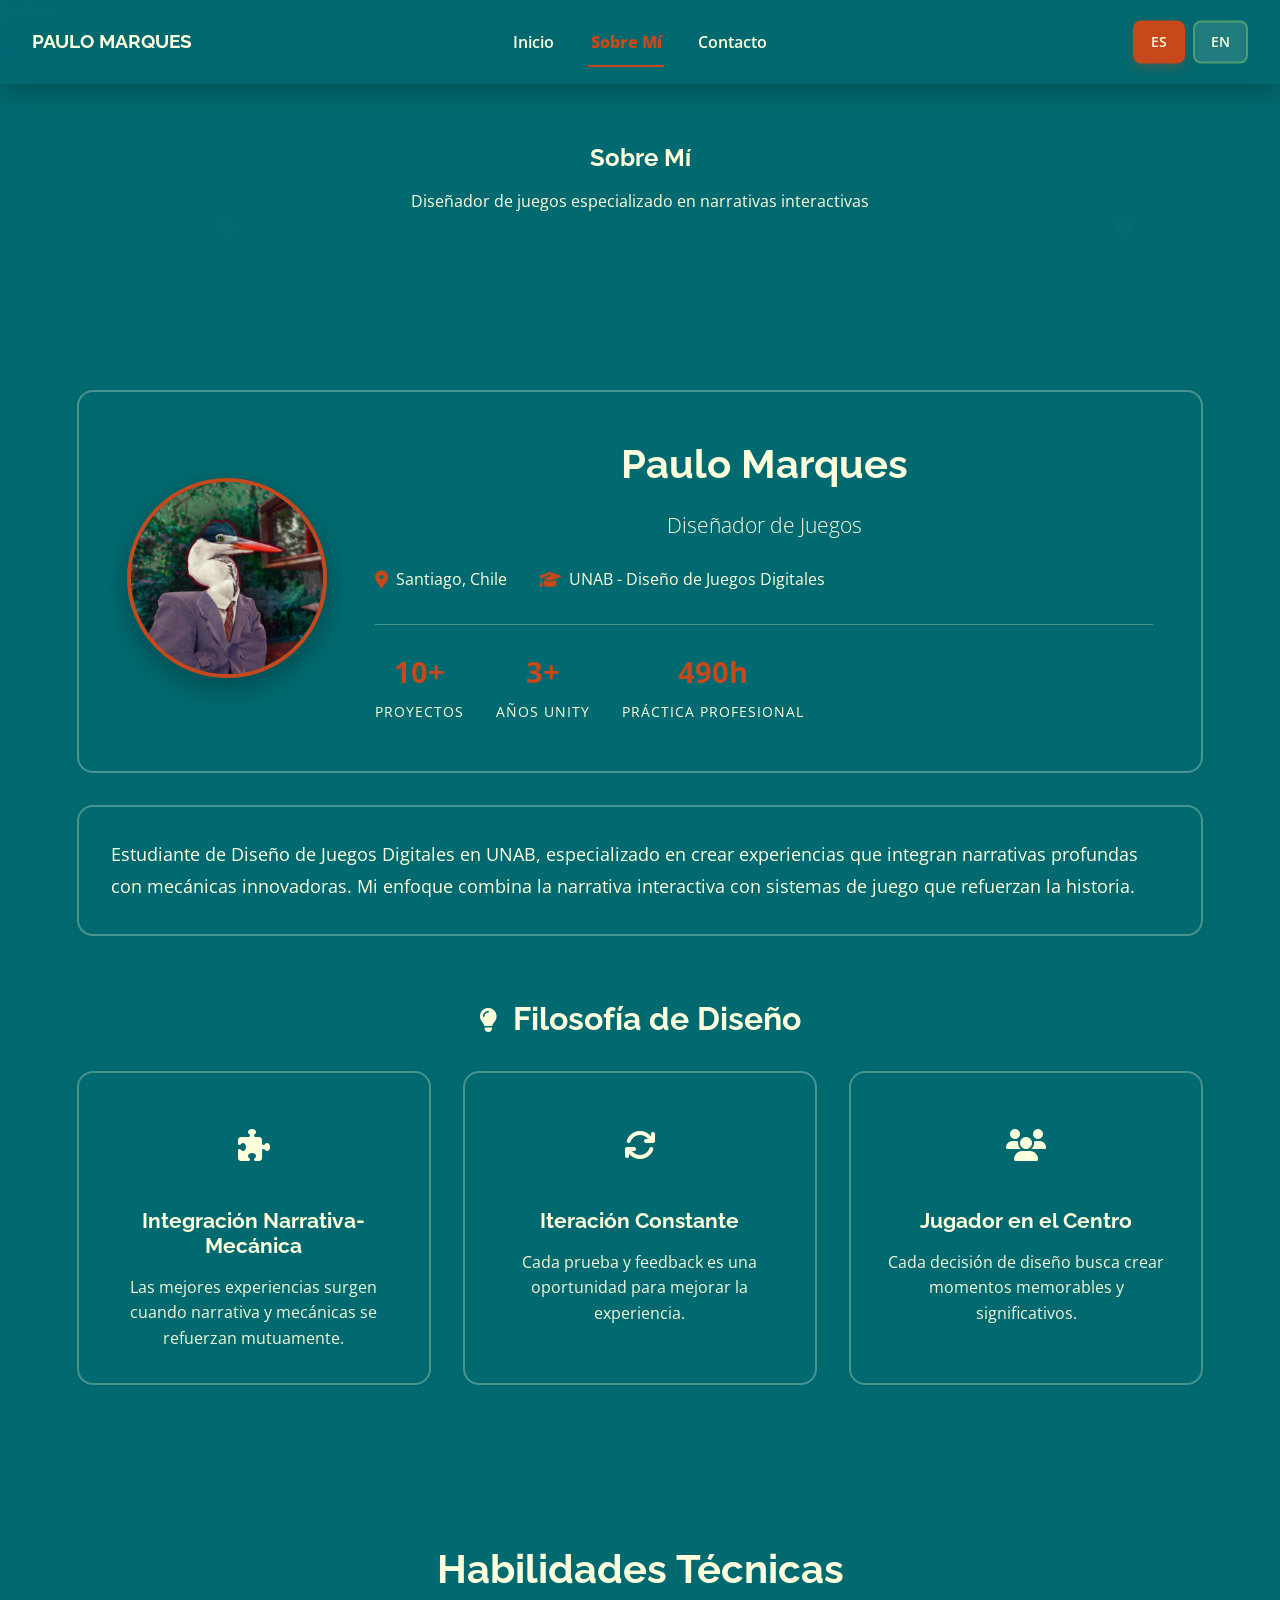
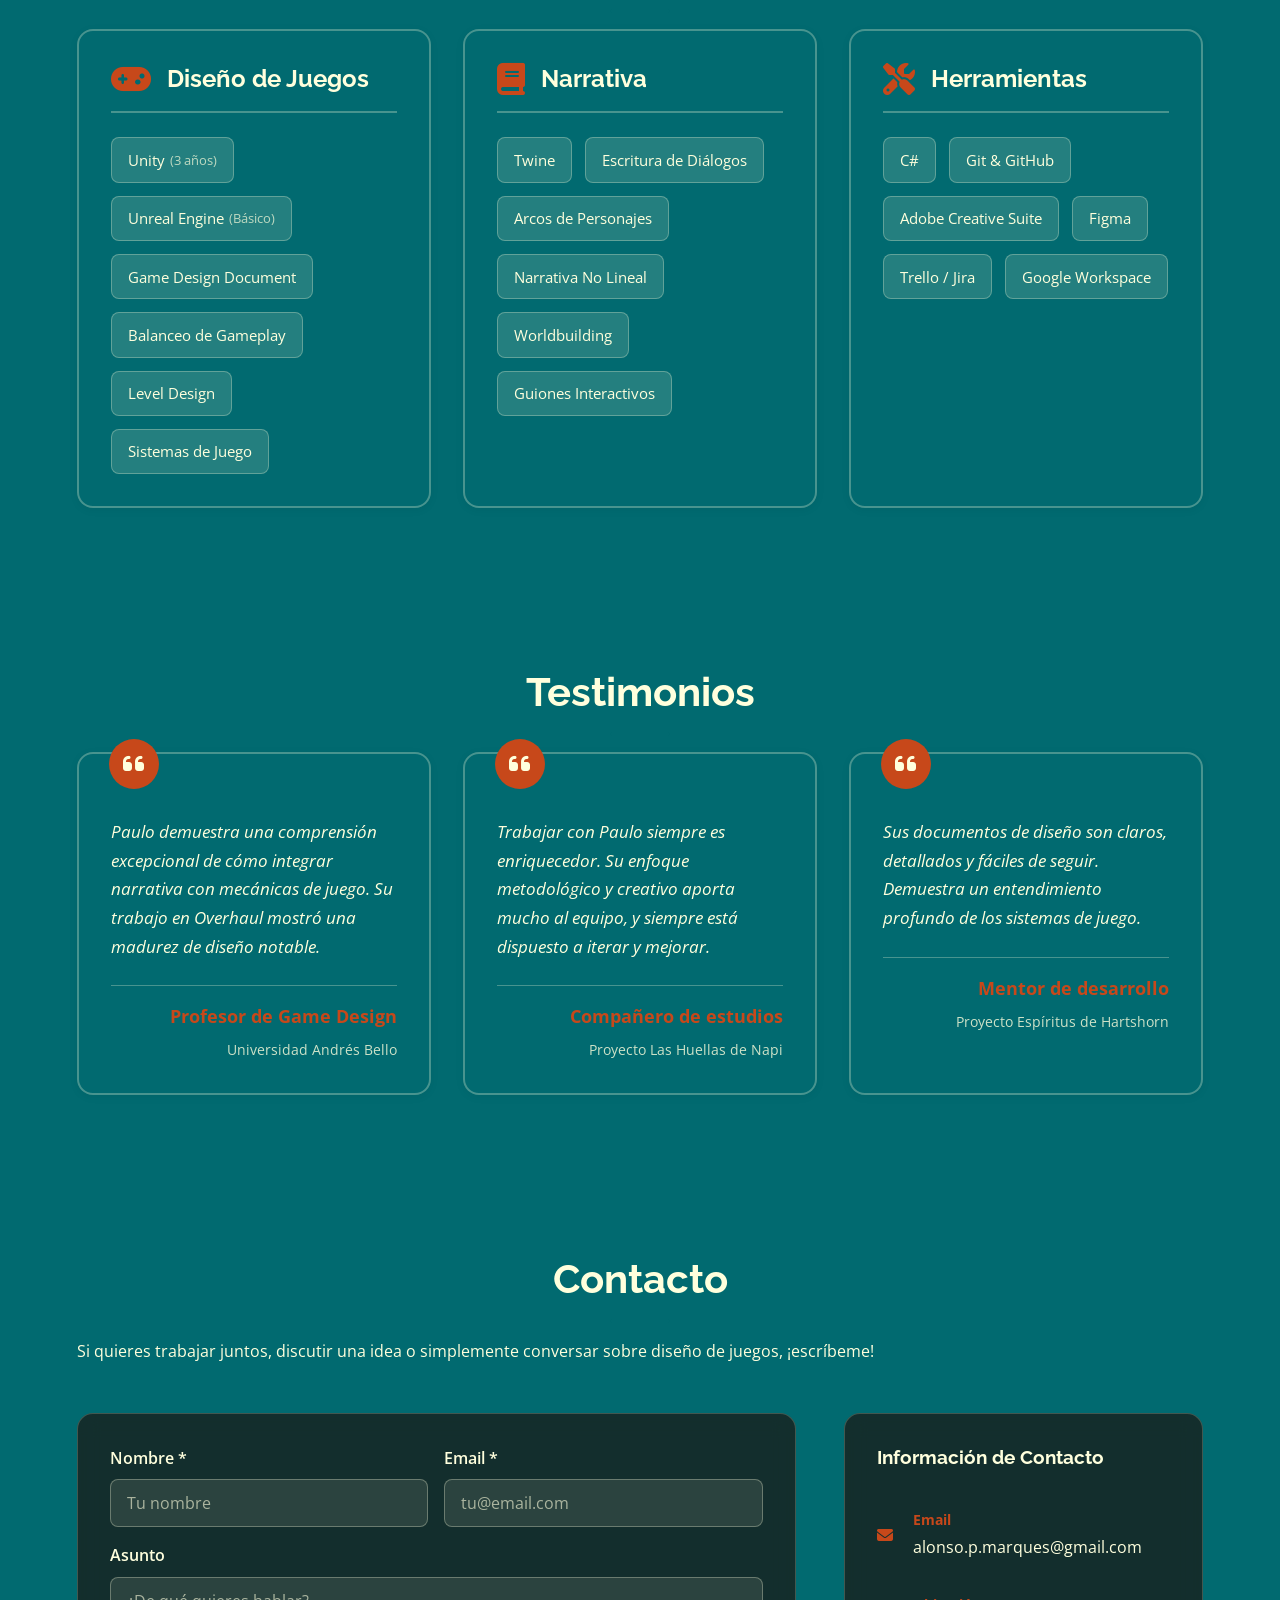
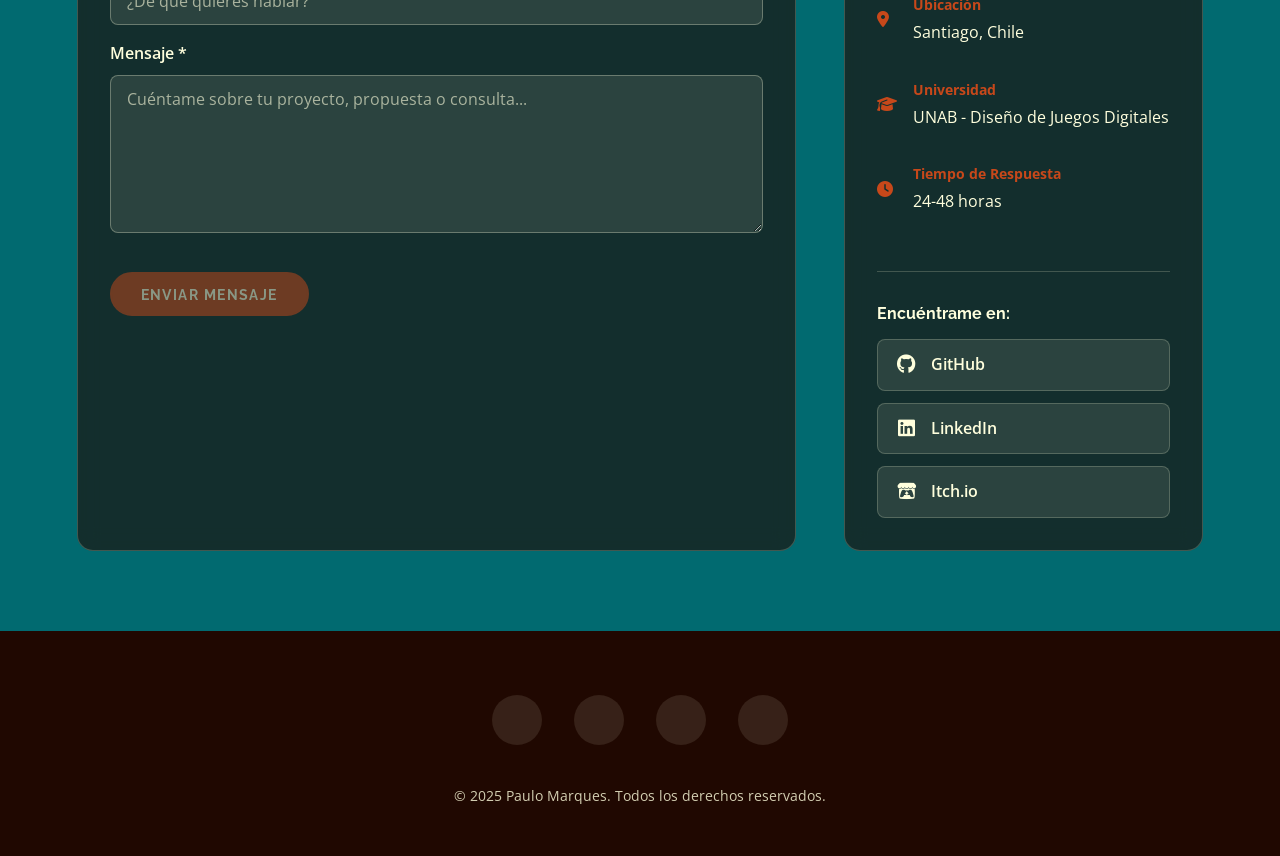
==== commit 82863c17: "Prettier Portfolio" ====
--- a/about.html
+++ b/about.html
@@ -111,7 +111,7 @@
             </div>
             <div class="profile-info-main">
               <h2>Paulo Marques</h2>
-              <p class="profile-role">Diseñador de Juegos & Narrativas</p>
+              <p class="profile-role">Diseñador de Juegos</p>
               <div class="profile-meta">
                 <div class="meta-item">
                   <i class="fas fa-map-marker-alt"></i>
@@ -134,7 +134,7 @@
                 </div>
                 <div class="stat-inline">
                   <strong>490h</strong>
-                  <span>Práctica Pro</span>
+                  <span>Práctica Profesional</span>
                 </div>
               </div>
             </div>
